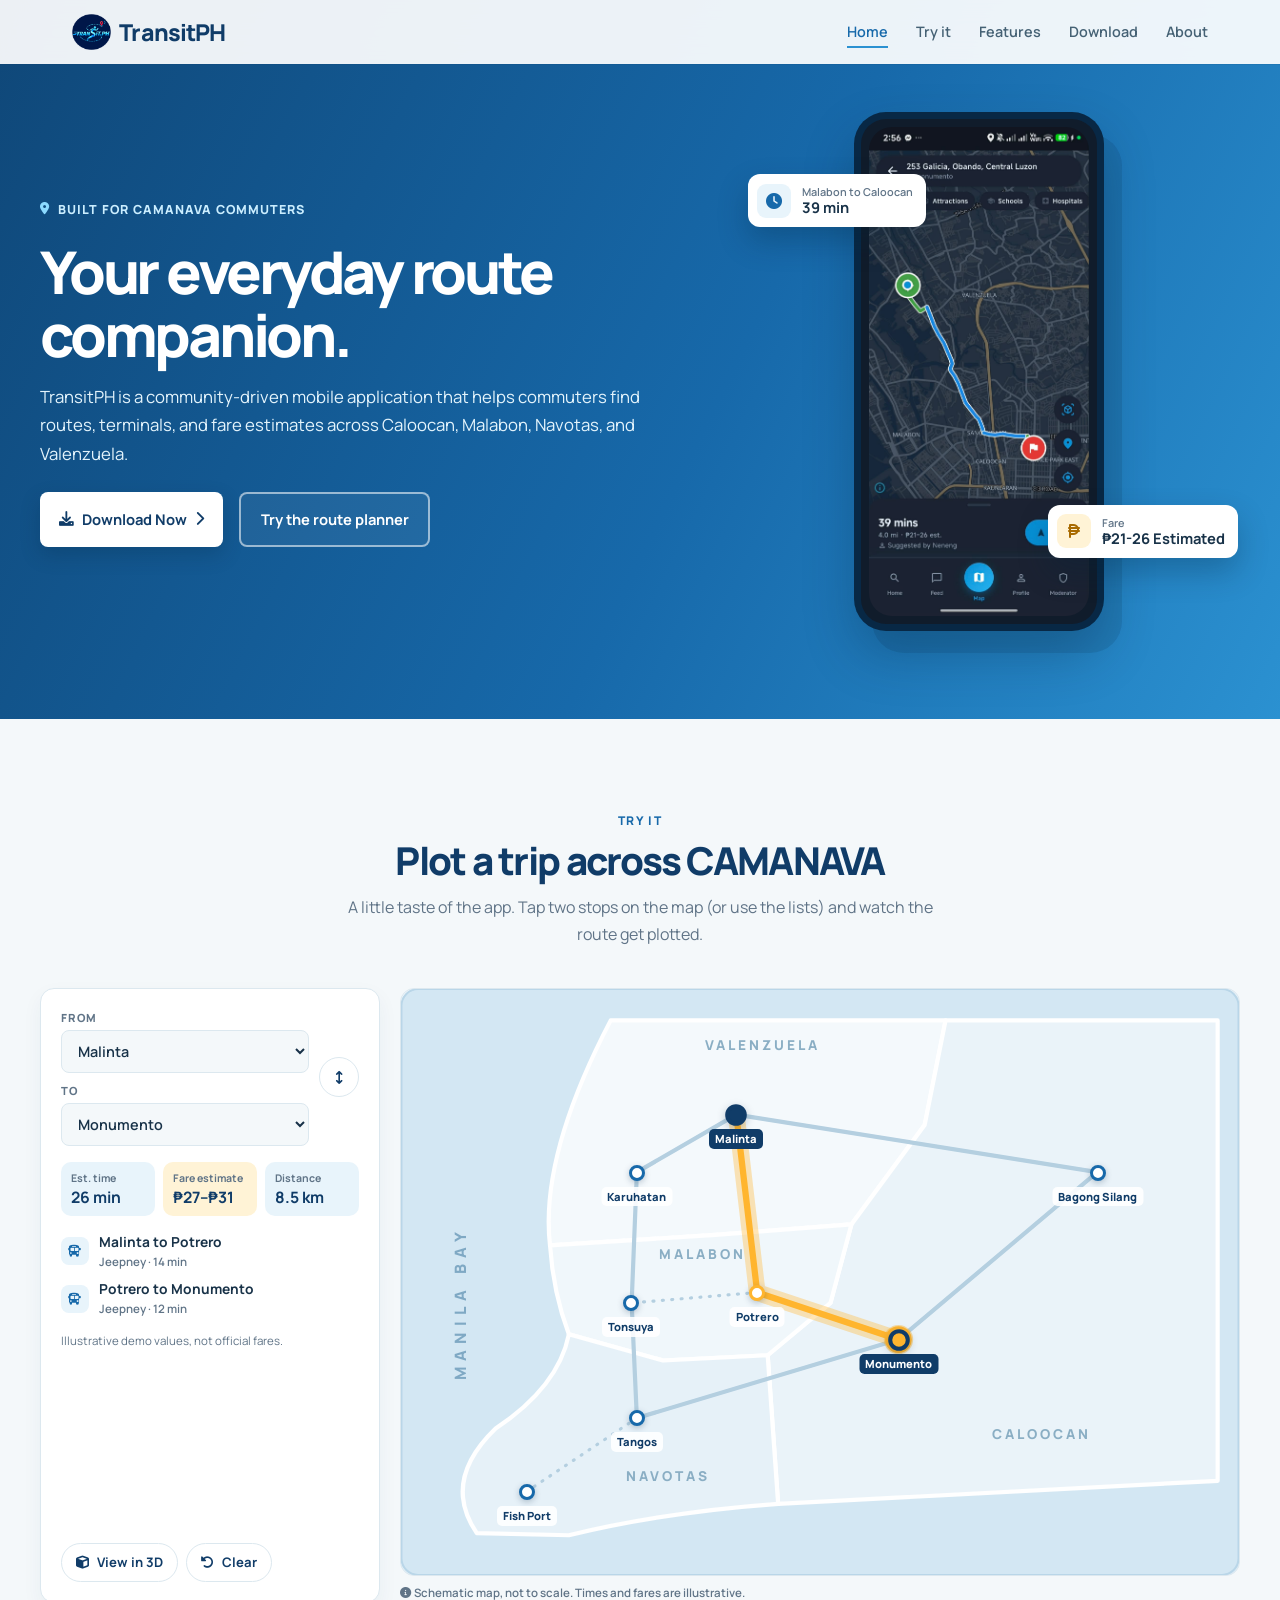
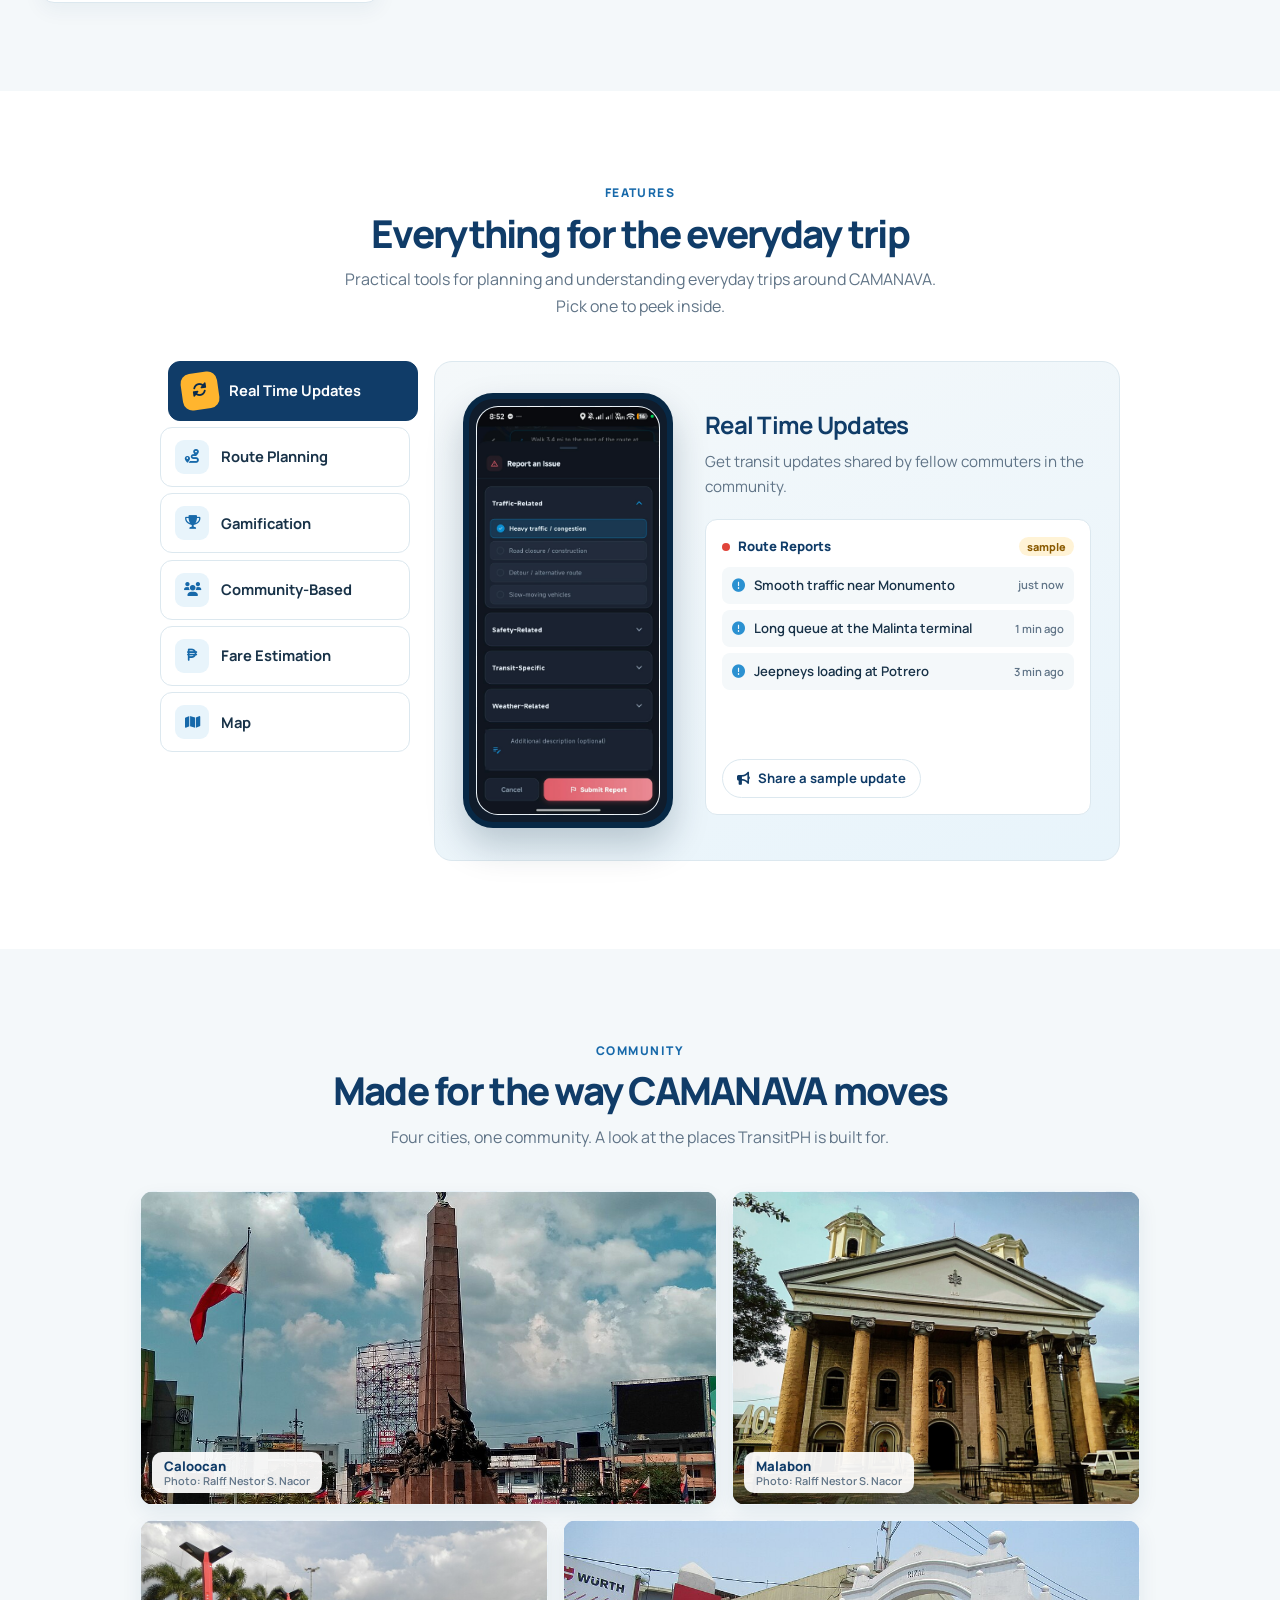
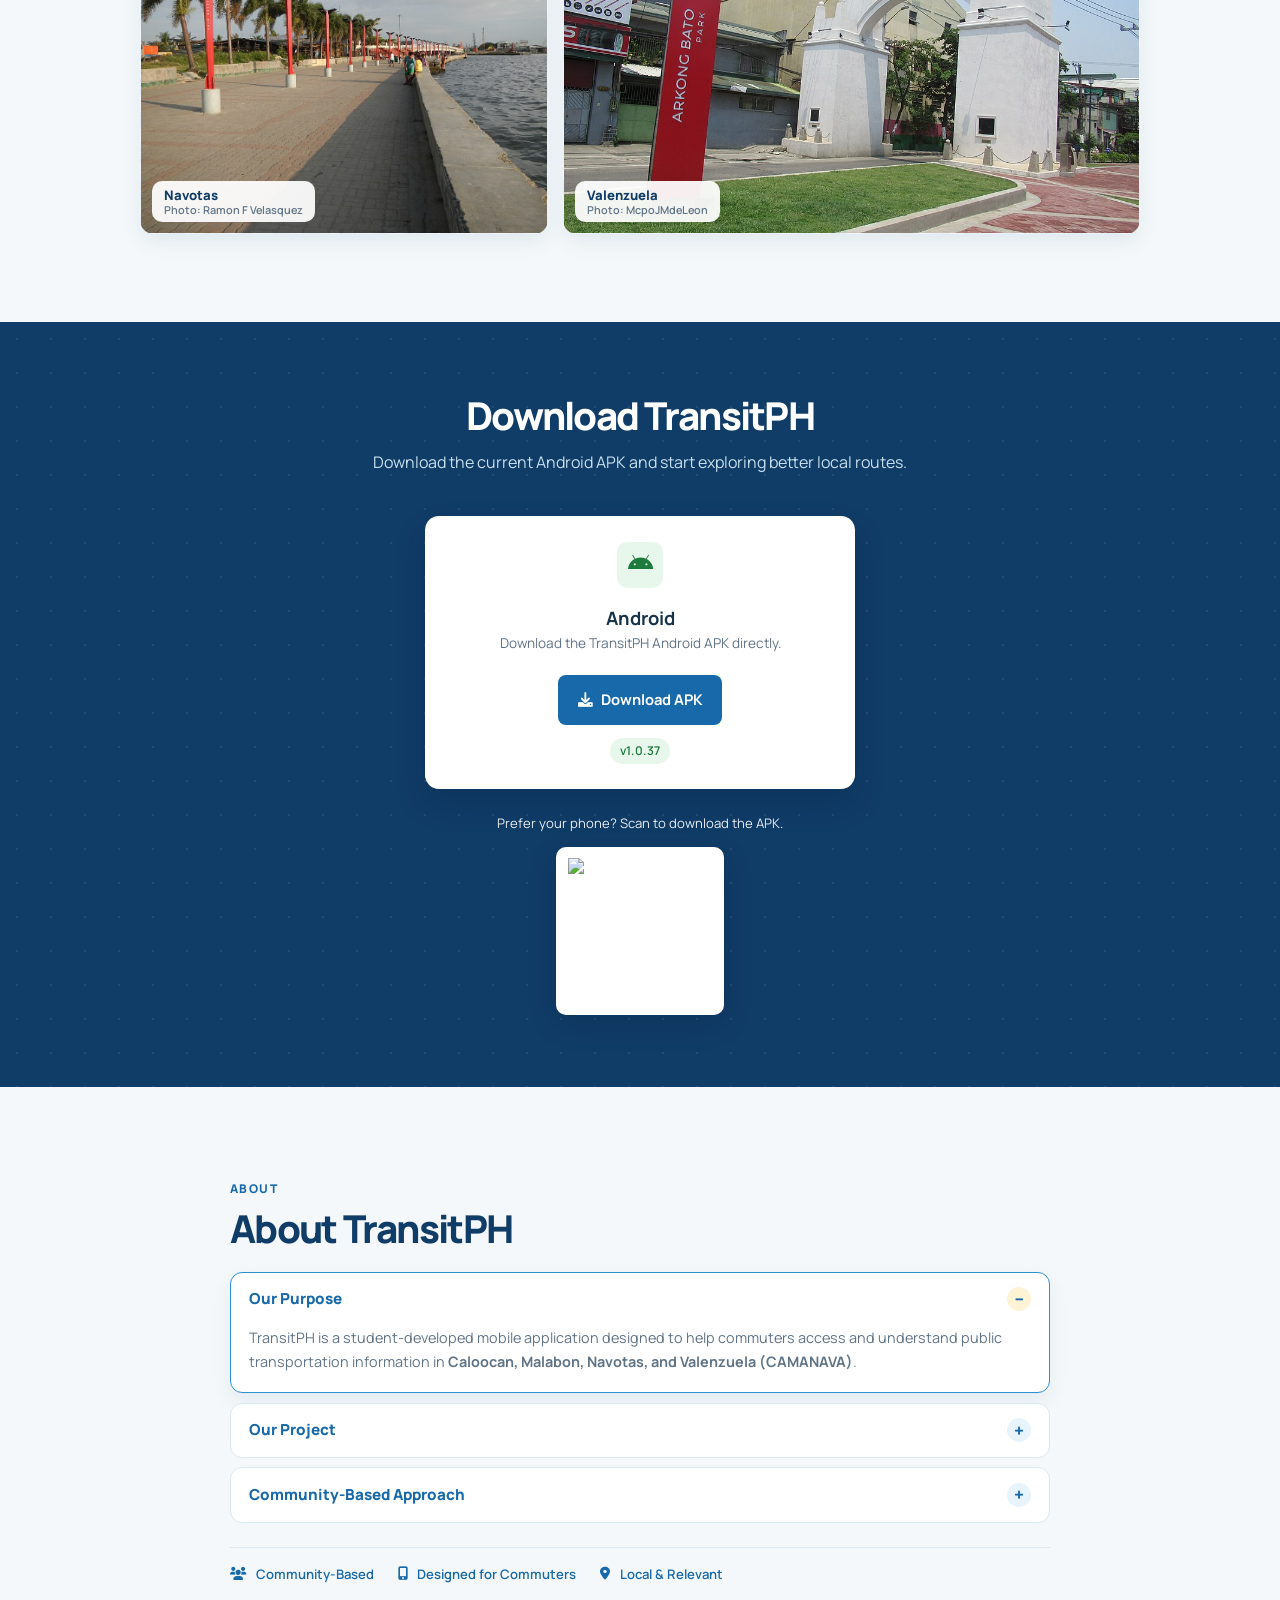
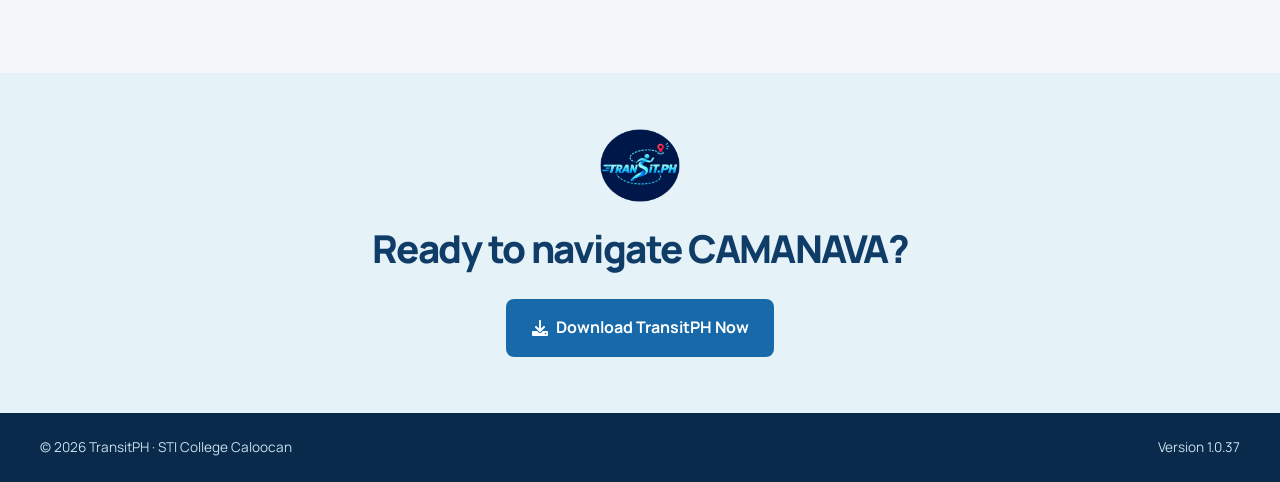
==== index.html @ 88acdc12 "version 1.0.37" ====
<!DOCTYPE html>
<html lang="en">
<head>
    <meta charset="UTF-8">
    <meta name="viewport" content="width=device-width, initial-scale=1.0">
    <title>TransitPH | CAMANAVA Transit Companion</title>
    <meta name="description" content="TransitPH is a community-driven mobile app that helps commuters find routes, terminals, and fare estimates across Caloocan, Malabon, Navotas, and Valenzuela.">
    <meta name="theme-color" content="#103c68">
    <meta property="og:type" content="website">
    <meta property="og:title" content="TransitPH | CAMANAVA Transit Companion">
    <meta property="og:description" content="Find routes, terminals, and fare estimates across Caloocan, Malabon, Navotas, and Valenzuela.">
    <link rel="icon" type="image/png" sizes="32x32" href="assets/favicon-32.png">
    <link rel="icon" type="image/png" sizes="192x192" href="assets/favicon-192.png">
    <link rel="apple-touch-icon" href="assets/apple-touch-icon.png">
    <link rel="preconnect" href="https://fonts.googleapis.com">
    <link rel="preconnect" href="https://fonts.gstatic.com" crossorigin>
    <link href="https://fonts.googleapis.com/css2?family=Manrope:wght@400;500;600;700;800&display=swap" rel="stylesheet">
    <link rel="stylesheet" href="styles.css">
    <link rel="stylesheet" href="https://cdnjs.cloudflare.com/ajax/libs/font-awesome/6.0.0/css/all.min.css" integrity="sha512-9usAa10IRO0HhonpyAIVpjrylPvoDwiPUiKdWk5t3PyolY1cOd4DSE0Ga+ri4AuTroPR5aQvXU9xC6qOPnzFeg==" crossorigin="anonymous" referrerpolicy="no-referrer">
</head>
<body>
    <!--
        PHOTOS: every placeholder on this page is a ".photo-slot". Each one already points at a file
        in assets/photos/ (see assets/photos/README.md). Drop a file with that name in the folder and
        it replaces the placeholder automatically - no code changes needed.
    -->

    <nav id="navbar" aria-label="Main">
        <div class="nav-container">
            <a href="#home" class="logo">
                <img class="logo-img" src="assets/transitph-logo.png" width="39" height="36" alt="" decoding="async">
                <span>TransitPH</span>
            </a>
            <ul class="nav-links">
                <li><a href="#home">Home</a></li>
                <li><a href="#planner">Try it</a></li>
                <li><a href="#features">Features</a></li>
                <li><a href="#download">Download</a></li>
                <li><a href="#about">About</a></li>
            </ul>
        </div>
    </nav>

    <main>
        <!-- ============ HERO ============ -->
        <section id="home" class="hero">
            <div class="container">
                <div class="hero-grid">
                    <div class="hero-content">
                        <p class="eyebrow"><i class="fas fa-location-dot" aria-hidden="true"></i> Built for CAMANAVA commuters</p>
                        <h1 class="hero-title">
                            <span class="gradient-text">Your everyday route companion.</span>
                        </h1>
                        <p class="hero-description">
                            TransitPH is a community-driven mobile application that helps commuters find routes, terminals, and fare estimates across Caloocan, Malabon, Navotas, and Valenzuela.
                        </p>
                        <div class="hero-buttons">
                            <a href="#download" class="btn btn-primary">
                                <i class="fas fa-download" aria-hidden="true"></i>
                                Download Now
                                <i class="fas fa-chevron-right" aria-hidden="true"></i>
                            </a>
                            <a href="#planner" class="btn btn-secondary">
                                Try the route planner
                            </a>
                        </div>
                    </div>
                    <div class="hero-visual">
                        <div class="phone-tilt" id="phoneTilt">
                            <div class="app-preview">
                                <img class="app-preview-image" src="assets/transitph-app-screen.jpg" width="922" height="2048" decoding="async" alt="TransitPH map screen showing a route from Valenzuela to Caloocan with a 39 minute estimate and fare range">
                            </div>
                            <div class="chip chip-a">
                                <span class="chip-icon"><i class="fas fa-clock" aria-hidden="true"></i></span>
                                <span><small>Malabon to Caloocan</small><strong>39 min</strong></span>
                            </div>
                            <div class="chip chip-b">
                                <span class="chip-icon"><i class="fas fa-peso-sign" aria-hidden="true"></i></span>
                                <span><small>Fare</small><strong>₱21-26 Estimated</strong></span>
                            </div>
                        </div>
                    </div>
                </div>
            </div>
        </section>

        <!-- ============ ROUTE PLANNER DEMO ============ -->
        <section id="planner" class="section section-light">
            <div class="container">
                <div class="section-header">
                    <p class="kicker">Try it</p>
                    <h2 class="section-title">Plot a trip across CAMANAVA</h2>
                    <p class="section-description">
                        A little taste of the app. Tap two stops on the map (or use the lists) and watch the route get plotted.
                    </p>
                </div>
                <div class="planner">
                    <div class="planner-panel">
                        <div class="field-row">
                            <label class="field">
                                <span>From</span>
                                <select id="fromSel"></select>
                            </label>
                            <button type="button" class="icon-btn" id="swapBtn" aria-label="Swap start and destination">
                                <i class="fas fa-arrows-up-down" aria-hidden="true"></i>
                            </button>
                            <label class="field">
                                <span>To</span>
                                <select id="toSel"></select>
                            </label>
                        </div>
                        <div class="result" id="result" aria-live="polite"></div>
                        <div class="planner-tools">
                            <button type="button" class="chip-btn" id="view3d" aria-pressed="false">
                                <i class="fas fa-cube" aria-hidden="true"></i> <span>View in 3D</span>
                            </button>
                            <button type="button" class="chip-btn" id="clearRoute">
                                <i class="fas fa-rotate-left" aria-hidden="true"></i> Clear
                            </button>
                        </div>
                    </div>

                    <div class="map-col">
                    <div class="map-wrap" id="mapWrap">
                        <div class="map-plane" id="mapPlane">
                            <svg class="map-svg" id="mapSvg" viewBox="0 0 800 560" role="img" aria-label="Schematic map of Caloocan, Malabon, Navotas and Valenzuela with sample stops">
                                <rect class="water" x="0" y="0" width="800" height="560" rx="16"/>
                                <text class="bay-label" x="62" y="300" transform="rotate(-90 62 300)">MANILA BAY</text>

                                <!-- Cities (schematic, not to scale) -->
                                <path class="city city-val" d="M200 30 L520 30 L500 130 L430 225 L300 235 L142 245 Q132 160 200 30 Z"/>
                                <path class="city city-cal" d="M520 30 L780 30 L780 470 L360 492 L350 350 L410 300 L430 225 L500 130 Z"/>
                                <path class="city city-mal" d="M142 245 L300 235 L430 225 L410 300 L350 350 L250 355 L160 330 Q145 290 142 245 Z"/>
                                <path class="city city-nav" d="M160 330 L250 355 L350 350 L360 492 Q250 500 160 522 L72 520 Q38 470 90 420 Q150 380 160 330 Z"/>

                                <text class="city-label" x="345" y="58">VALENZUELA</text>
                                <text class="city-label" x="612" y="430">CALOOCAN</text>
                                <text class="city-label" x="288" y="258">MALABON</text>
                                <text class="city-label" x="255" y="470">NAVOTAS</text>

                                <g id="edges"></g>

                                <g id="routeGroup" class="route-group">
                                    <path id="routeGlow" class="route-glow"/>
                                    <path id="routePath" class="route-line"/>
                                    <g id="vehicle" class="vehicle">
                                        <circle class="veh-pulse" r="14"/>
                                        <circle class="veh-body" r="11"/>
                                        <circle class="veh-core" r="4"/>
                                    </g>
                                </g>
                            </svg>
                            <!-- pins are generated by script.js -->
                        </div>
                    </div>
                    <p class="map-caption"><i class="fas fa-circle-info" aria-hidden="true"></i> Schematic map, not to scale. Times and fares are illustrative.</p>
                    </div>
                </div>
            </div>
        </section>

        <!-- ============ FEATURES EXPLORER ============ -->
        <section id="features" class="section section-white">
            <div class="container">
                <div class="section-header">
                    <p class="kicker">Features</p>
                    <h2 class="section-title">Everything for the everyday trip</h2>
                    <p class="section-description">
                        Practical tools for planning and understanding everyday trips around CAMANAVA. Pick one to peek inside.
                    </p>
                </div>

                <div class="explorer" id="explorer">
                    <div class="tabs" role="tablist" aria-label="TransitPH features" aria-orientation="vertical">
                        <button class="tab" role="tab" id="tab-updates" aria-controls="panel-updates" aria-selected="true">
                            <span class="tab-icon"><i class="fas fa-sync-alt" aria-hidden="true"></i></span> Real Time Updates
                        </button>
                        <button class="tab" role="tab" id="tab-route" aria-controls="panel-route" aria-selected="false" tabindex="-1">
                            <span class="tab-icon"><i class="fas fa-route" aria-hidden="true"></i></span> Route Planning
                        </button>
                        <button class="tab" role="tab" id="tab-badges" aria-controls="panel-badges" aria-selected="false" tabindex="-1">
                            <span class="tab-icon"><i class="fas fa-trophy" aria-hidden="true"></i></span> Gamification
                        </button>
                        <button class="tab" role="tab" id="tab-community" aria-controls="panel-community" aria-selected="false" tabindex="-1">
                            <span class="tab-icon"><i class="fas fa-users" aria-hidden="true"></i></span> Community-Based
                        </button>
                        <button class="tab" role="tab" id="tab-fare" aria-controls="panel-fare" aria-selected="false" tabindex="-1">
                            <span class="tab-icon"><i class="fas fa-peso-sign" aria-hidden="true"></i></span> Fare Estimation
                        </button>
                        <button class="tab" role="tab" id="tab-map" aria-controls="panel-map" aria-selected="false" tabindex="-1">
                            <span class="tab-icon"><i class="fas fa-map" aria-hidden="true"></i></span> Map
                        </button>
                    </div>

                    <div class="stage">
                        <!-- Real Time Updates -->
                        <div class="stage-panel" role="tabpanel" id="panel-updates" aria-labelledby="tab-updates">
                            <div class="device">
                                <figure class="photo-slot phone-slot">
                                    <div class="ph"><i class="fas fa-image" aria-hidden="true"></i><span>App screenshot</span><code>assets/photos/screen-updates.jpg</code></div>
                                    <img src="assets/photos/screen-updates.jpg" alt="TransitPH real time updates screen" onerror="this.remove()">
                                </figure>
                            </div>
                            <div class="stage-copy">
                                <h3>Real Time Updates</h3>
                                <p>Get transit updates shared by fellow commuters in the community.</p>
                                <div class="feed-card">
                                    <div class="feed-head"><span class="live-dot" aria-hidden="true"></span> Route Reports <em>sample</em></div>
                                    <ul class="feed" id="feed" aria-live="polite"></ul>
                                    <button type="button" class="chip-btn" id="shareUpdate"><i class="fas fa-bullhorn" aria-hidden="true"></i> Share a sample update</button>
                                </div>
                            </div>
                        </div>

                        <!-- Route Planning -->
                        <div class="stage-panel" role="tabpanel" id="panel-route" aria-labelledby="tab-route" hidden>
                            <div class="device">
                                <figure class="photo-slot phone-slot">
                                    <div class="ph"><i class="fas fa-image" aria-hidden="true"></i><span>App screenshot</span><code>assets/photos/screen-route.jpg</code></div>
                                    <img src="assets/transitph-app-screen.jpg" alt="TransitPH route result screen" onerror="this.remove()">
                                </figure>
                            </div>
                            <div class="stage-copy">
                                <h3>Route Planning</h3>
                                <p>Plan trips with route options, estimated travel times, and fare information.</p>
                                <a href="#planner" class="text-link">Try the route planner <i class="fas fa-arrow-right" aria-hidden="true"></i></a>
                            </div>
                        </div>

                        <!-- Gamification -->
                        <div class="stage-panel" role="tabpanel" id="panel-badges" aria-labelledby="tab-badges" hidden>
                            <div class="device">
                                <figure class="photo-slot phone-slot">
                                    <div class="ph"><i class="fas fa-image" aria-hidden="true"></i><span>App screenshot</span><code>assets/photos/screen-badges.jpg</code></div>
                                    <img src="assets/photos/screen-badges.jpg" alt="TransitPH badges and achievements screen" onerror="this.remove()">
                                </figure>
                            </div>
                            <div class="stage-copy">
                                <h3>Gamification</h3>
                                <p>Earn badges and achievements while traveling.</p>
                            </div>
                        </div>

                        <!-- Community-Based -->
                        <div class="stage-panel" role="tabpanel" id="panel-community" aria-labelledby="tab-community" hidden>
                            <div class="device">
                                <figure class="photo-slot phone-slot">
                                    <div class="ph"><i class="fas fa-image" aria-hidden="true"></i><span>App screenshot</span><code>assets/photos/screen-community.jpg</code></div>
                                    <img src="assets/photos/screen-community.jpg" alt="TransitPH community contributions screen" onerror="this.remove()">
                                </figure>
                            </div>
                            <div class="stage-copy">
                                <h3>Community-Based</h3>
                                <p>Help improve local transit information for the whole community.</p>
                            </div>
                        </div>

                        <!-- Fare Estimation -->
                        <div class="stage-panel" role="tabpanel" id="panel-fare" aria-labelledby="tab-fare" hidden>
                            <div class="device">
                                <figure class="photo-slot phone-slot">
                                    <div class="ph"><i class="fas fa-image" aria-hidden="true"></i><span>App screenshot</span><code>assets/photos/screen-fare.jpg</code></div>
                                    <img src="assets/photos/screen-fare.jpg" alt="TransitPH fare estimate screen" onerror="this.remove()">
                                </figure>
                            </div>
                            <div class="stage-copy">
                                <h3>Fare Estimation</h3>
                                <p>Check fare estimates for trips across the CAMANAVA area.</p>
                                <a href="#planner" class="text-link">See a sample estimate <i class="fas fa-arrow-right" aria-hidden="true"></i></a>
                            </div>
                        </div>

                        <!-- Map -->
                        <div class="stage-panel" role="tabpanel" id="panel-map" aria-labelledby="tab-map" hidden>
                            <div class="device">
                                <figure class="photo-slot phone-slot">
                                    <div class="ph"><i class="fas fa-image" aria-hidden="true"></i><span>App screenshot</span><code>assets/photos/screen-map.jpg</code></div>
                                    <img src="assets/photos/screen-map.jpg" alt="TransitPH 3D map screen" onerror="this.remove()">
                                </figure>
                            </div>
                            <div class="stage-copy">
                                <h3>Map</h3>
                                <p>Explore 2D and 3D maps to find routes, terminals, and useful points of interest.</p>
                                <a href="#planner" class="text-link">Flip the demo map to 3D <i class="fas fa-arrow-right" aria-hidden="true"></i></a>
                            </div>
                        </div>
                    </div>
                </div>
            </div>
        </section>

        <!-- ============ COMMUNITY GALLERY ============ -->
        <section id="community" class="section section-light">
            <div class="container">
                <div class="section-header">
                    <p class="kicker">Community</p>
                    <h2 class="section-title">Made for the way CAMANAVA moves</h2>
                    <p class="section-description">
                        Four cities, one community. A look at the places TransitPH is built for.
                    </p>
                </div>
                <div class="gallery">
                    <figure class="gallery-item g-a">
                        <div class="photo-slot" style="--ratio:auto">
                            <div class="ph"><i class="fas fa-camera" aria-hidden="true"></i><span>Caloocan landmark</span><code>assets/photos/community-caloocan.jpg</code></div>
                            <img src="assets/photos/community-caloocan.jpg" alt="Bonifacio Monument in Caloocan" loading="lazy" onerror="this.remove()">
                        </div>
                        <figcaption><strong>Caloocan</strong><small>Photo: Ralff Nestor S. Nacor</small></figcaption>
                    </figure>
                    <figure class="gallery-item g-b">
                        <div class="photo-slot" style="--ratio:auto">
                            <div class="ph"><i class="fas fa-camera" aria-hidden="true"></i><span>Malabon landmark</span><code>assets/photos/community-malabon.jpg</code></div>
                            <img src="assets/photos/community-malabon.jpg" alt="A landmark in Malabon" loading="lazy" onerror="this.remove()">
                        </div>
                        <figcaption><strong>Malabon</strong><small>Photo: Ralff Nestor S. Nacor</small></figcaption>
                    </figure>
                    <figure class="gallery-item g-c">
                        <div class="photo-slot" style="--ratio:auto">
                            <div class="ph"><i class="fas fa-camera" aria-hidden="true"></i><span>Navotas landmark</span><code>assets/photos/community-navotas.jpg</code></div>
                            <img src="assets/photos/community-navotas.jpg" alt="A landmark in Navotas" loading="lazy" onerror="this.remove()">
                        </div>
                        <figcaption><strong>Navotas</strong><small>Photo: Ramon F Velasquez</small></figcaption>
                    </figure>
                    <figure class="gallery-item g-d">
                        <div class="photo-slot" style="--ratio:auto">
                            <div class="ph"><i class="fas fa-camera" aria-hidden="true"></i><span>Valenzuela landmark</span><code>assets/photos/community-valenzuela.jpg</code></div>
                            <img src="assets/photos/community-valenzuela.jpg" alt="A landmark in Valenzuela" loading="lazy" onerror="this.remove()">
                        </div>
                        <figcaption><strong>Valenzuela</strong><small>Photo: McpoJMdeLeon</small></figcaption>
                    </figure>
                </div>
            </div>
        </section>

        <!-- ============ DOWNLOAD ============ -->
        <section id="download" class="section section-dark">
            <div class="dot-pattern" aria-hidden="true"></div>
            <div class="container">
                <div class="section-header">
                    <h2 class="section-title">Download TransitPH</h2>
                    <p class="section-description">
                        Download the current Android APK and start exploring better local routes.
                    </p>
                </div>
                <div class="download-grid">
                    <div class="download-card">
                        <div class="download-icon">
                            <i class="fab fa-android" aria-hidden="true"></i>
                        </div>
                        <h3>Android</h3>
                        <p>Download the TransitPH Android APK directly.</p>
                        <a href="https://github.com/Aceeeee29/transit-ph-beta/releases/download/v1.0.37/app-release.apk" class="btn btn-download" download>
                            <i class="fas fa-download" aria-hidden="true"></i>
                            Download APK
                        </a>
                        <span class="version-badge">v1.0.37</span>
                    </div>
                </div>
                <div class="qr-section">
                    <p>Prefer your phone? Scan to download the APK.</p>
                    <div class="qr-code">
                        <img src="https://api.qrserver.com/v1/create-qr-code/?size=290x290&data=https%3A%2F%2Fgithub.com%2FAceeeee29%2Ftransit-ph-beta%2Freleases%2Fdownload%2Fv1.0.30%2Fapp-release.apk" width="145" height="145" loading="lazy" referrerpolicy="no-referrer" alt="QR code for the TransitPH Android APK download">
                    </div>
                </div>
            </div>
        </section>

        <!-- ============ ABOUT ============ -->
        <section id="about" class="section section-light">
            <div class="container">
                <div class="about-grid">
                    <div class="about-content">
                        <p class="kicker">About</p>
                        <h2 class="section-title">About TransitPH</h2>

                        <div class="about-text">
                            <details class="about-block" name="about" open>
                                <summary>Our Purpose</summary>
                                <p>TransitPH is a student-developed mobile application designed to help commuters access and understand public transportation information in <strong>Caloocan, Malabon, Navotas, and Valenzuela (CAMANAVA)</strong>.</p>
                            </details>
                            <details class="about-block" name="about">
                                <summary>Our Project</summary>
                                <p>TransitPH was developed as a thesis project based on common commuting challenges such as finding routes, identifying unfamiliar terminals, and estimating transportation fares. The project explores how community-contributed information can support commuters in navigating local public transportation.</p>
                            </details>
                            <details class="about-block" name="about">
                                <summary>Community-Based Approach</summary>
                                <p>TransitPH incorporates commuter contributions to help collect and improve transportation information. The project aims to provide information that is relevant to the local commuting experience while recognizing that routes, fares, and transportation conditions may change.</p>
                            </details>
                        </div>

                        <div class="about-features">
                            <div class="about-feature">
                                <i class="fas fa-users" aria-hidden="true"></i>
                                <span>Community-Based</span>
                            </div>
                            <div class="about-feature">
                                <i class="fas fa-mobile-alt" aria-hidden="true"></i>
                                <span>Designed for Commuters</span>
                            </div>
                            <div class="about-feature">
                                <i class="fas fa-map-marker-alt" aria-hidden="true"></i>
                                <span>Local &amp; Relevant</span>
                            </div>
                        </div>
                    </div>
                </div>
            </div>
        </section>

        <section class="cta-section">
            <div class="container">
                <div class="cta-content">
                    <img class="cta-logo" src="assets/transitph-logo.png" width="80" height="73" alt="TransitPH logo" loading="lazy" decoding="async">
                    <h2>Ready to navigate CAMANAVA?</h2>
                    <a href="#download" class="btn btn-cta">
                        <i class="fas fa-download" aria-hidden="true"></i>
                        Download TransitPH Now
                    </a>
                </div>
            </div>
        </section>
    </main>

    <footer class="site-footer">
        <div class="container">
            <p>&copy; 2026 TransitPH &middot; STI College Caloocan</p>
            <p>Version <span class="footer-version">1.0.31</span></p>
        </div>
    </footer>


    <script src="script.js"></script>
</body>
</html>
---- styles.css ----
/* ==========================================================================
   TransitPH website
   ========================================================================== */

:root {
    --blue-950: #0a2a4b;
    --blue-900: #103c68;
    --blue-700: #1769aa;
    --blue-500: #2b91d1;
    --blue-300: #8cdaff;
    --blue-100: #e8f4fb;
    --amber: #ffb52e;
    --amber-soft: #fff3d6;
    --ink: #183248;
    --muted: #607487;
    --surface: #ffffff;
    --bg: #f4f8fa;
    --line: #dce8ef;
    --green: #1f7a3e;
    --radius: 14px;
    --ease: cubic-bezier(0.2, 0.8, 0.2, 1);
}

*,
*::before,
*::after {
    margin: 0;
    padding: 0;
    box-sizing: border-box;
}

html {
    scroll-behavior: smooth;
}

body {
    font-family: 'Manrope', system-ui, sans-serif;
    line-height: 1.6;
    color: var(--ink);
    background: var(--bg);
    overflow-x: hidden;
}

img {
    max-width: 100%;
}

button,
select {
    font: inherit;
    color: inherit;
}

button {
    cursor: pointer;
}

.container {
    max-width: 1200px;
    width: 100%;
    margin: 0 auto;
}

/* ---------- Keyboard focus ---------- */
:focus-visible {
    outline: 2px solid var(--blue-500);
    outline-offset: 3px;
    border-radius: 6px;
}

.hero :focus-visible,
.section-dark :focus-visible {
    outline-color: #fff;
}

/* ==========================================================================
   Navigation
   ========================================================================== */
#navbar {
    position: fixed;
    top: 0;
    width: 100%;
    background: rgba(255, 255, 255, 0.92);
    backdrop-filter: blur(12px);
    -webkit-backdrop-filter: blur(12px);
    box-shadow: 0 1px 0 rgba(16, 60, 104, 0.1);
    z-index: 1000;
    transition: box-shadow 0.3s ease;
}

#navbar.is-scrolled {
    box-shadow: 0 6px 24px rgba(16, 60, 104, 0.1);
}

.nav-container {
    max-width: 1200px;
    margin: 0 auto;
    display: flex;
    justify-content: space-between;
    align-items: center;
    padding: 0.85rem 2rem;
}

.logo {
    display: inline-flex;
    align-items: center;
    gap: 0.5rem;
    color: var(--blue-900);
    font-size: 1.45rem;
    font-weight: 800;
    letter-spacing: -0.04em;
    text-decoration: none;
}

.logo-img {
    display: block;
    width: auto;
    height: 36px;
}

.nav-links {
    list-style: none;
    display: flex;
    gap: 1.75rem;
}

.nav-links a {
    position: relative;
    display: inline-block;
    padding: 0.8rem 0;
    margin: -0.8rem 0;
    color: #456174;
    font-size: 0.9rem;
    font-weight: 600;
    text-decoration: none;
    transition: color 0.3s ease;
}

.nav-links a::after {
    content: '';
    position: absolute;
    left: 0;
    bottom: calc(0.8rem - 5px);
    width: 0;
    height: 2px;
    background: var(--blue-500);
    transition: width 0.3s ease;
}

.nav-links a:hover,
.nav-links a.active {
    color: var(--blue-700);
}

.nav-links a:hover::after,
.nav-links a.active::after {
    width: 100%;
}

/* ==========================================================================
   Buttons + small controls
   ========================================================================== */
.btn {
    display: inline-flex;
    align-items: center;
    gap: 0.5rem;
    padding: 0.85rem 1.2rem;
    border-radius: 8px;
    font-size: 0.92rem;
    font-weight: 700;
    text-decoration: none;
    border: 0;
    position: relative;
    overflow: hidden;
    transition: transform 0.25s var(--ease), box-shadow 0.3s ease, background 0.3s ease;
}

.btn::before {
    content: '';
    position: absolute;
    inset: 0 auto 0 -100%;
    width: 100%;
    background: linear-gradient(90deg, transparent, rgba(255, 255, 255, 0.28), transparent);
    transition: left 0.6s;
}

.btn:hover::before {
    left: 100%;
}

.btn:hover {
    transform: translateY(-2px);
}

.btn-primary {
    background: #fff;
    color: var(--blue-900);
    box-shadow: 0 8px 20px rgba(5, 35, 61, 0.22);
}

.btn-secondary {
    background: rgba(255, 255, 255, 0.06);
    color: #fff;
    border: 2px solid rgba(255, 255, 255, 0.55);
}

.btn-secondary:hover {
    background: rgba(255, 255, 255, 0.16);
}

.btn-download,
.btn-cta {
    background: var(--blue-700);
    color: #fff;
}

.btn-download:hover,
.btn-cta:hover {
    box-shadow: 0 10px 24px rgba(23, 105, 170, 0.35);
}

.btn-cta {
    padding: 1rem 1.6rem;
    font-size: 1rem;
}

.chip-btn,
.icon-btn {
    display: inline-flex;
    align-items: center;
    justify-content: center;
    gap: 0.45rem;
    padding: 0.5rem 0.9rem;
    border: 1px solid var(--line);
    border-radius: 999px;
    background: #fff;
    color: var(--blue-900);
    font-size: 0.82rem;
    font-weight: 700;
    transition: background 0.2s ease, border-color 0.2s ease, transform 0.2s var(--ease);
}

.chip-btn:hover,
.icon-btn:hover {
    border-color: var(--blue-500);
    background: var(--blue-100);
}

.chip-btn:active,
.icon-btn:active {
    transform: scale(0.96);
}

.chip-btn[aria-pressed='true'] {
    background: var(--blue-900);
    border-color: var(--blue-900);
    color: #fff;
}

.icon-btn {
    width: 40px;
    height: 40px;
    padding: 0;
    flex: none;
}

.text-link {
    display: inline-flex;
    align-items: center;
    gap: 0.5rem;
    margin-top: 1rem;
    color: var(--blue-700);
    font-weight: 700;
    font-size: 0.92rem;
    text-decoration: none;
}

.text-link i {
    transition: transform 0.25s var(--ease);
}

.text-link:hover i {
    transform: translateX(4px);
}

/* ==========================================================================
   Sections
   ========================================================================== */
.section {
    position: relative;
    padding: 5.5rem 2rem;
    scroll-margin-top: 4.5rem;
}

.section-light { background: var(--bg); }
.section-white { background: #fff; }

.section-dark {
    background: var(--blue-900);
    color: #fff;
    overflow: hidden;
}

.section-dark .container {
    position: relative;
}

.dot-pattern {
    position: absolute;
    inset: 0;
    opacity: 0.08;
    background-image: radial-gradient(circle, #fff 1.5px, transparent 1.5px);
    background-size: 34px 34px;
    pointer-events: none;
}

.section-header {
    text-align: center;
    margin-bottom: 2.5rem;
}

.kicker {
    display: inline-block;
    margin-bottom: 0.6rem;
    color: var(--blue-700);
    font-size: 0.75rem;
    font-weight: 800;
    letter-spacing: 0.12em;
    text-transform: uppercase;
}

.kicker-light {
    color: var(--amber);
}

.section-title {
    color: var(--blue-900);
    font-size: clamp(1.85rem, 3vw, 2.6rem);
    font-weight: 800;
    line-height: 1.15;
    letter-spacing: -0.045em;
    margin-bottom: 0.65rem;
}

.section-description {
    max-width: 620px;
    margin: 0 auto;
    color: var(--muted);
    font-size: 1rem;
    line-height: 1.7;
}

.section-dark .section-title { color: #fff; }
.section-dark .section-description { color: #c7dfed; }

/* ==========================================================================
   Hero
   ========================================================================== */
.hero {
    position: relative;
    overflow: hidden;
    padding: 7rem 2rem 5.5rem;
    color: #fff;
    background: linear-gradient(116deg, #0f4778 0%, #1769aa 56%, #2b91d1 100%);
}

.hero .container {
    position: relative;
}

.hero-grid {
    display: grid;
    grid-template-columns: minmax(0, 1.05fr) minmax(300px, 0.75fr);
    gap: 3.5rem;
    align-items: center;
}

.hero-content {
    max-width: 650px;
}

.eyebrow {
    display: inline-flex;
    align-items: center;
    gap: 0.5rem;
    margin-bottom: 1.25rem;
    color: #cbeeff;
    font-size: 0.78rem;
    font-weight: 800;
    letter-spacing: 0.08em;
    text-transform: uppercase;
}

.eyebrow i {
    color: var(--blue-300);
}

.hero-title {
    max-width: 650px;
    margin-bottom: 1rem;
    font-size: clamp(2.5rem, 4.6vw, 3.9rem);
    font-weight: 800;
    line-height: 1.08;
    letter-spacing: -0.055em;
}

.hero-description {
    max-width: 600px;
    margin-bottom: 1.5rem;
    color: #e4f4fc;
    font-size: 1.05rem;
    line-height: 1.7;
}

.hero-buttons {
    display: flex;
    flex-wrap: wrap;
    gap: 1rem;
}

.hero-visual {
    display: flex;
    justify-content: center;
    align-items: center;
    min-height: 330px;
}

.phone-tilt {
    position: relative;
    transform-style: preserve-3d;
    will-change: transform;
}

.app-preview {
    width: min(100%, 250px);
    max-height: 610px;
    padding: 8px;
    overflow: hidden;
    border: 7px solid rgba(7, 43, 75, 0.8);
    border-radius: 32px;
    background: #101c2b;
    box-shadow: 18px 22px 0 rgba(7, 43, 75, 0.14), 0 24px 50px rgba(4, 35, 61, 0.28);
}

.app-preview-image {
    display: block;
    width: 100%;
    height: auto;
    max-height: 590px;
    object-fit: contain;
    border-radius: 23px;
}

.chip {
    position: absolute;
    display: flex;
    align-items: center;
    gap: 0.65rem;
    padding: 0.6rem 0.85rem 0.6rem 0.6rem;
    border-radius: 12px;
    background: #fff;
    color: var(--ink);
    box-shadow: 0 14px 30px rgba(4, 35, 61, 0.28);
}

.chip small {
    display: block;
    color: var(--muted);
    font-size: 0.68rem;
    font-weight: 600;
    line-height: 1.2;
}

.chip strong {
    display: block;
    font-size: 0.92rem;
    line-height: 1.25;
}

.chip-icon {
    display: grid;
    place-items: center;
    width: 34px;
    height: 34px;
    border-radius: 9px;
    background: var(--blue-100);
    color: var(--blue-700);
}

.chip-a { top: 12%; left: -36%; }
.chip-b { bottom: 14%; right: -30%; }

.chip-b .chip-icon {
    background: var(--amber-soft);
    color: #a86a00;
}

/* ==========================================================================
   Route planner
   ========================================================================== */
.planner {
    display: grid;
    grid-template-columns: 340px minmax(0, 1fr);
    gap: 1.25rem;
    align-items: stretch;
}

.planner-panel {
    display: flex;
    flex-direction: column;
    gap: 1rem;
    padding: 1.25rem;
    background: #fff;
    border: 1px solid var(--line);
    border-radius: var(--radius);
    box-shadow: 0 8px 20px rgba(16, 60, 104, 0.05);
}

.field-row {
    display: grid;
    grid-template-columns: 1fr auto;
    grid-template-areas: 'from swap' 'to swap';
    gap: 0.6rem 0.6rem;
    align-items: center;
}

.field-row .field:nth-of-type(1) { grid-area: from; }
.field-row .field:nth-of-type(2) { grid-area: to; }
.field-row .icon-btn { grid-area: swap; }

.field {
    display: block;
}

.field span {
    display: block;
    margin-bottom: 0.2rem;
    color: var(--muted);
    font-size: 0.7rem;
    font-weight: 800;
    letter-spacing: 0.08em;
    text-transform: uppercase;
}

.field select {
    width: 100%;
    padding: 0.6rem 0.75rem;
    border: 1px solid var(--line);
    border-radius: 8px;
    background: var(--bg);
    font-weight: 600;
    font-size: 0.9rem;
}

.field select:focus-visible {
    outline-offset: 1px;
}

.result {
    flex: 1;
    min-height: 190px;
}

.result-empty {
    display: grid;
    place-items: center;
    height: 100%;
    min-height: 190px;
    padding: 1rem;
    border: 1.5px dashed var(--line);
    border-radius: 10px;
    color: var(--muted);
    font-size: 0.88rem;
    text-align: center;
}

.result-empty i {
    display: block;
    margin-bottom: 0.4rem;
    color: var(--blue-500);
    font-size: 1.4rem;
}

.stats {
    display: grid;
    grid-template-columns: repeat(3, 1fr);
    gap: 0.5rem;
    margin-bottom: 0.9rem;
}

.stats > div {
    padding: 0.55rem 0.6rem;
    border-radius: 10px;
    background: var(--blue-100);
}

.stats span {
    display: block;
    color: var(--muted);
    font-size: 0.66rem;
    font-weight: 700;
}

.stats strong {
    display: block;
    color: var(--blue-900);
    font-size: 0.98rem;
    line-height: 1.3;
}

.stats > div:nth-child(2) {
    background: var(--amber-soft);
}

.legs {
    list-style: none;
    display: grid;
    gap: 0.45rem;
}

.legs li {
    display: flex;
    align-items: center;
    gap: 0.6rem;
    font-size: 0.86rem;
    font-weight: 700;
    animation: slide-in 0.5s var(--ease) both;
    animation-delay: calc(var(--n) * 90ms);
}

.legs li i {
    display: grid;
    place-items: center;
    flex: none;
    width: 28px;
    height: 28px;
    border-radius: 8px;
    background: var(--blue-100);
    color: var(--blue-700);
    font-size: 0.75rem;
}

.legs small {
    display: block;
    color: var(--muted);
    font-size: 0.72rem;
    font-weight: 600;
}

.note {
    margin-top: 0.8rem;
    color: var(--muted);
    font-size: 0.72rem;
}

@keyframes slide-in {
    from { opacity: 0; transform: translateX(-10px); }
}

.planner-tools {
    display: flex;
    flex-wrap: wrap;
    gap: 0.5rem;
}

/* ---------- Map ---------- */
.map-wrap {
    position: relative;
    align-self: start;
    aspect-ratio: 800 / 560;
    border-radius: var(--radius);
    background: linear-gradient(160deg, #eef5fa, #dcebf5);
    border: 1px solid var(--line);
    perspective: 1100px;
    overflow: hidden;
}

.map-plane {
    position: absolute;
    inset: 0;
    transform-style: preserve-3d;
    transition: transform 0.9s var(--ease);
}

.map-wrap.is-3d .map-plane {
    transform: translateY(2%) rotateX(54deg) rotateZ(-20deg) scale3d(0.74, 0.74, 0.74);
}

.map-svg {
    display: block;
    width: 100%;
    height: 100%;
}

.water { fill: #d3e7f3; stroke: #b9d6e8; stroke-width: 2; }

.bay-label {
    fill: #7fa9c4;
    font-size: 15px;
    font-weight: 800;
    letter-spacing: 0.4em;
    text-anchor: middle;
}

.city {
    stroke: #fff;
    stroke-width: 4;
    stroke-linejoin: round;
    transition: fill 0.3s ease;
}

.city-val { fill: #f4f9fc; }
.city-cal { fill: #eaf3f9; }
.city-mal { fill: #f0f7fb; }
.city-nav { fill: #e6f1f8; }

.city-label {
    fill: #8aaec4;
    font-size: 13px;
    font-weight: 800;
    letter-spacing: 0.22em;
    text-anchor: middle;
    pointer-events: none;
}

.edge {
    stroke: #b4cfe0;
    stroke-width: 4;
    stroke-linecap: round;
    fill: none;
}

.edge.is-tricycle {
    stroke-width: 3;
    stroke-dasharray: 1 8;
}

.route-group {
    opacity: 0;
    transition: opacity 0.3s ease;
    pointer-events: none;
}

.route-group.visible {
    opacity: 1;
}

.route-glow {
    fill: none;
    stroke: rgba(255, 181, 46, 0.35);
    stroke-width: 16;
    stroke-linecap: round;
    stroke-linejoin: round;
}

.route-line {
    fill: none;
    stroke: var(--amber);
    stroke-width: 6;
    stroke-linecap: round;
    stroke-linejoin: round;
}

.veh-body { fill: #fff; stroke: var(--amber); stroke-width: 3.5; }
.veh-core { fill: var(--blue-900); }

.veh-pulse {
    fill: rgba(255, 181, 46, 0.45);
    transform-box: fill-box;
    transform-origin: center;
    animation: pulse 1.8s ease-out infinite;
}

@keyframes pulse {
    from { transform: scale(0.8); opacity: 1; }
    to { transform: scale(2.4); opacity: 0; }
}

/* Pins (zero-size anchors; the tilt is cancelled so labels always face the viewer) */
.pin {
    position: absolute;
    width: 0;
    height: 0;
    transform-origin: 0 0;
    transform: rotateZ(0deg) rotateX(0deg) translateZ(0px);
    transition: transform 0.9s var(--ease);
}

.map-wrap.is-3d .pin {
    transform: rotateZ(20deg) rotateX(-54deg) translateZ(60px);
}

.pin button {
    position: absolute;
    left: -15px;
    top: -15px;
    width: 30px;
    height: 30px;
    padding: 0;
    border: 0;
    border-radius: 50%;
    background: transparent;
}

.pin-dot {
    position: absolute;
    inset: 7px;
    border-radius: 50%;
    background: #fff;
    border: 3.5px solid var(--blue-700);
    box-shadow: 0 2px 6px rgba(10, 42, 75, 0.25);
    transition: transform 0.25s var(--ease), background 0.25s ease, border-color 0.25s ease;
}

.pin button:hover .pin-dot,
.pin button:focus-visible .pin-dot {
    transform: scale(1.35);
}

.pin-label {
    position: absolute;
    left: 50%;
    top: 100%;
    margin-top: -1px;
    transform: translateX(-50%);
    padding: 1px 6px;
    border-radius: 5px;
    background: rgba(255, 255, 255, 0.88);
    color: var(--blue-900);
    font-size: 0.7rem;
    font-weight: 800;
    white-space: nowrap;
    pointer-events: none;
}

.pin.is-on-route .pin-dot { border-color: var(--amber); }

.pin.is-from .pin-dot,
.pin.is-to .pin-dot {
    background: var(--blue-900);
    border-color: var(--blue-900);
    transform: scale(1.35);
}

.pin.is-to .pin-dot {
    background: var(--amber);
    border-color: var(--blue-900);
}

.pin.is-from .pin-label,
.pin.is-to .pin-label {
    background: var(--blue-900);
    color: #fff;
}

.pin .ping {
    position: absolute;
    left: -15px;
    top: -15px;
    width: 30px;
    height: 30px;
    border-radius: 50%;
    border: 2px solid var(--blue-500);
    pointer-events: none;
    animation: ping 0.8s ease-out forwards;
}

@keyframes ping {
    to { transform: scale(3); opacity: 0; }
}

.map-caption {
    margin-top: 0.5rem;
    color: var(--muted);
    font-size: 0.72rem;
    font-weight: 600;
}

/* ==========================================================================
   Feature explorer
   ========================================================================== */
.explorer {
    display: grid;
    grid-template-columns: 250px minmax(0, 1fr);
    gap: 1.5rem;
    max-width: 960px;
    margin: 0 auto;
}

.tabs {
    display: flex;
    flex-direction: column;
    gap: 0.4rem;
}

.tab {
    position: relative;
    display: flex;
    align-items: center;
    gap: 0.75rem;
    padding: 0.75rem 0.9rem;
    border: 1px solid var(--line);
    border-radius: 12px;
    background: #fff;
    color: var(--ink);
    font-size: 0.92rem;
    font-weight: 700;
    text-align: left;
    transition: transform 0.25s var(--ease), border-color 0.25s ease, background-color 0.25s ease, color 0.25s ease;
}

.tab:hover {
    transform: translateX(4px);
    border-color: var(--blue-500);
}

.tab-icon {
    display: grid;
    place-items: center;
    flex: none;
    width: 34px;
    height: 34px;
    border-radius: 9px;
    background: var(--blue-100);
    color: var(--blue-700);
    font-size: 0.85rem;
    transition: transform 0.3s var(--ease), background 0.25s ease, color 0.25s ease;
}

.tab[aria-selected='true'] {
    background: var(--blue-900);
    border-color: var(--blue-900);
    color: #fff;
    transform: translateX(8px);
}

.tab[aria-selected='true'] .tab-icon {
    background: var(--amber);
    color: var(--blue-950);
    transform: rotate(-8deg) scale(1.08);
}

.stage {
    padding: 1.75rem;
    border: 1px solid var(--line);
    border-radius: 18px;
    background: linear-gradient(160deg, var(--bg), var(--blue-100));
    min-height: 500px;
}

.stage-panel {
    display: grid;
    grid-template-columns: 210px minmax(0, 1fr);
    gap: 2rem;
    align-items: center;
    min-height: 100%;
}

.stage-panel[hidden] {
    display: none;
}

.stage-panel:not([hidden]) {
    animation: panel-in 0.5s var(--ease);
}

@keyframes panel-in {
    from { opacity: 0; transform: translateY(14px); }
}

.stage-copy h3 {
    margin-bottom: 0.4rem;
    color: var(--blue-900);
    font-size: 1.5rem;
    letter-spacing: -0.03em;
}

.stage-copy p {
    color: var(--muted);
    font-size: 0.95rem;
}

.device {
    padding: 7px;
    border: 6px solid rgba(7, 43, 75, 0.85);
    border-radius: 30px;
    background: #101c2b;
    box-shadow: 0 18px 36px rgba(4, 35, 61, 0.22);
}

.device .photo-slot {
    border-radius: 22px;
}

/* Feed demo */
.feed-card {
    margin-top: 1.25rem;
    padding: 1rem;
    border: 1px solid var(--line);
    border-radius: 12px;
    background: #fff;
}

.feed-head {
    display: flex;
    align-items: center;
    gap: 0.5rem;
    margin-bottom: 0.6rem;
    color: var(--blue-900);
    font-size: 0.82rem;
    font-weight: 800;
}

.feed-head em {
    margin-left: auto;
    padding: 0.05rem 0.5rem;
    border-radius: 999px;
    background: var(--amber-soft);
    color: #8a5a00;
    font-size: 0.68rem;
    font-style: normal;
}

.live-dot {
    width: 8px;
    height: 8px;
    border-radius: 50%;
    background: #e0443a;
    animation: blink 1.4s ease-in-out infinite;
}

@keyframes blink {
    50% { opacity: 0.25; }
}

.feed {
    list-style: none;
    display: grid;
    gap: 0.4rem;
    margin-bottom: 0.8rem;
    min-height: 180px;
    align-content: start;
}

.feed li {
    display: flex;
    align-items: center;
    gap: 0.6rem;
    padding: 0.5rem 0.6rem;
    border-radius: 8px;
    background: var(--bg);
    font-size: 0.82rem;
    font-weight: 600;
}

.feed li.new {
    animation: feed-in 0.6s var(--ease);
}

.feed li.mine {
    background: var(--blue-100);
}

.feed li i {
    flex: none;
    color: var(--blue-500);
}

.feed time {
    margin-left: auto;
    flex: none;
    color: var(--muted);
    font-size: 0.7rem;
    font-weight: 600;
}

@keyframes feed-in {
    from { opacity: 0; transform: translateY(-14px) scale(0.97); }
}

/* ==========================================================================
   Photo placeholders
   ========================================================================== */
.photo-slot {
    position: relative;
    display: grid;
    place-items: center;
    overflow: hidden;
    aspect-ratio: var(--ratio, 4 / 3);
    border: 1.5px dashed #9dbdd1;
    border-radius: 12px;
    background: repeating-linear-gradient(45deg, #e6f0f7 0 12px, #f0f6fa 12px 24px);
    color: var(--muted);
}

.phone-slot {
    --ratio: 922 / 2048;
    border-radius: 22px;
}

.photo-slot .ph {
    display: grid;
    justify-items: center;
    gap: 0.3rem;
    padding: 0.75rem;
    font-size: 0.78rem;
    font-weight: 700;
    text-align: center;
}

.photo-slot .ph i {
    color: var(--blue-500);
    font-size: 1.5rem;
}

.photo-slot code {
    max-width: 100%;
    overflow-wrap: anywhere;
    font-family: ui-monospace, 'Cascadia Mono', Consolas, monospace;
    font-size: 0.64rem;
    font-weight: 500;
    opacity: 0.75;
}

.photo-slot img {
    position: absolute;
    inset: 0;
    width: 100%;
    height: 100%;
    object-fit: cover;
    transition: transform 0.7s var(--ease);
}

.photo-slot:has(img) {
    border-color: transparent;
}

/* ==========================================================================
   Gallery
   ========================================================================== */
.gallery {
    display: grid;
    grid-template-columns: repeat(12, 1fr);
    grid-auto-rows: 150px;
    gap: 0.9rem;
    max-width: 1000px;
    margin: 0 auto;
}

.gallery-item {
    position: relative;
    overflow: hidden;
    border-radius: var(--radius);
    box-shadow: 0 8px 20px rgba(16, 60, 104, 0.08);
}

.gallery-item .photo-slot {
    position: absolute;
    inset: 0;
    aspect-ratio: auto;
    border-radius: 0;
}

.gallery-item:hover img {
    transform: scale(1.07);
}

.gallery-item figcaption {
    position: absolute;
    left: 0.75rem;
    bottom: 0.75rem;
    max-width: calc(100% - 1.5rem);
    padding: 0.35rem 0.75rem;
    border-radius: 10px;
    background: rgba(255, 255, 255, 0.93);
    color: var(--blue-900);
    line-height: 1.25;
    transform: translateY(0);
    transition: transform 0.35s var(--ease);
}

.gallery-item figcaption strong {
    display: block;
    font-size: 0.82rem;
    font-weight: 800;
}

.gallery-item figcaption small {
    display: block;
    color: var(--muted);
    font-size: 0.68rem;
    font-weight: 600;
}

.gallery-item:hover figcaption {
    transform: translateY(-4px);
}

/* Four tiles, staggered so each row fills 12 columns */
.g-a { grid-column: span 7; grid-row: span 2; }
.g-b { grid-column: span 5; grid-row: span 2; }
.g-c { grid-column: span 5; grid-row: span 2; }
.g-d { grid-column: span 7; grid-row: span 2; }

/* ==========================================================================
   Download
   ========================================================================== */
#download {
    padding: 4.5rem 2rem;
}

.download-grid {
    display: flex;
    justify-content: center;
}

.download-card {
    width: min(100%, 430px);
    padding: 1.6rem;
    border-radius: var(--radius);
    background: #fff;
    color: var(--ink);
    text-align: center;
    box-shadow: 0 15px 30px rgba(3, 28, 49, 0.2);
    transition: transform 0.3s var(--ease);
}

.download-card:hover {
    transform: translateY(-5px);
}

.download-icon {
    display: grid;
    place-items: center;
    width: 46px;
    height: 46px;
    margin: 0 auto 1rem;
    border-radius: 10px;
    background: #e7f7eb;
    color: var(--green);
    font-size: 1.4rem;
    transition: transform 0.3s var(--ease);
}

.download-card:hover .download-icon {
    transform: scale(1.1) rotate(-6deg);
}

.download-card h3 {
    font-size: 1.15rem;
}

.download-card p {
    margin-bottom: 1.25rem;
    color: var(--muted);
    font-size: 0.85rem;
}

.version-badge {
    display: block;
    width: fit-content;
    margin: 0.8rem auto 0;
    padding: 0.2rem 0.6rem;
    border-radius: 999px;
    background: #e7f7eb;
    color: var(--green);
    font-size: 0.75rem;
    font-weight: 600;
    letter-spacing: 0.03em;
}

.qr-section {
    margin-top: 1.5rem;
    text-align: center;
}

.qr-section p {
    margin-bottom: 0.8rem;
    color: rgba(255, 255, 255, 0.9);
    font-size: 0.82rem;
}

.qr-code {
    display: inline-block;
    padding: 0.7rem;
    border-radius: 10px;
    background: #fff;
    box-shadow: 0 8px 32px rgba(0, 0, 0, 0.12);
}

.qr-code img {
    display: block;
    width: 145px;
    height: 145px;
}

/* ==========================================================================
   About
   ========================================================================== */
.about-grid {
    max-width: 820px;
    margin: 0 auto;
}

.about-content .section-title {
    margin-bottom: 1.25rem;
}

.about-text {
    display: grid;
    gap: 0.6rem;
    margin-bottom: 1.5rem;
}

.about-block {
    border: 1px solid var(--line);
    border-radius: 12px;
    background: #fff;
    transition: border-color 0.25s ease, box-shadow 0.25s ease;
}

.about-block[open] {
    border-color: var(--blue-500);
    box-shadow: 0 8px 20px rgba(16, 60, 104, 0.07);
}

.about-block summary {
    display: flex;
    align-items: center;
    justify-content: space-between;
    padding: 0.9rem 1.1rem;
    color: var(--blue-700);
    font-size: 0.95rem;
    font-weight: 800;
    cursor: pointer;
    list-style: none;
}

.about-block summary::-webkit-details-marker {
    display: none;
}

.about-block summary::after {
    content: '+';
    display: grid;
    place-items: center;
    width: 24px;
    height: 24px;
    border-radius: 50%;
    background: var(--blue-100);
    font-size: 1.1rem;
    line-height: 1;
    transition: transform 0.3s var(--ease), background 0.25s ease;
}

.about-block[open] summary::after {
    content: '\2212';
    transform: rotate(180deg);
    background: var(--amber-soft);
}

.about-block p {
    padding: 0 1.1rem 1.1rem;
    color: var(--muted);
    font-size: 0.9rem;
    line-height: 1.7;
}

.about-block[open] p {
    animation: panel-in 0.4s var(--ease);
}

.about-features {
    display: flex;
    flex-wrap: wrap;
    gap: 0.7rem 1.5rem;
    padding-top: 1rem;
    border-top: 1px solid var(--line);
}

.about-feature {
    display: flex;
    align-items: center;
    gap: 0.6rem;
    color: var(--blue-700);
    font-size: 0.82rem;
    font-weight: 600;
}

/* ==========================================================================
   CTA
   ========================================================================== */
.cta-section {
    padding: 3.5rem 2rem;
    background: #e5f2f8;
    color: var(--blue-900);
    text-align: center;
}

.cta-content h2 {
    margin-bottom: 1.25rem;
    font-size: clamp(1.7rem, 3vw, 2.4rem);
    font-weight: 800;
    letter-spacing: -0.04em;
}

.cta-logo {
    display: block;
    width: 80px;
    height: auto;
    margin: 0 auto 1rem;
}

/* ==========================================================================
   Footer
   ========================================================================== */
.site-footer {
    padding: 1.5rem 2rem;
    background: var(--blue-950);
    color: #c7dfed;
    font-size: 0.85rem;
}

.site-footer .container {
    display: flex;
    flex-wrap: wrap;
    justify-content: space-between;
    gap: 0.35rem 1.5rem;
}
/* ==========================================================================
   Responsive
   ========================================================================== */
@media (max-width: 1100px) {
    .chip-a { left: -20%; }
    .chip-b { right: -14%; }
}

@media (max-width: 900px) {
    .section { padding: 4rem 1.25rem; }

    .hero { padding: 6rem 1.25rem 4rem; }

    .hero-grid {
        grid-template-columns: 1fr;
        gap: 2.5rem;
    }

    .chip-a { left: -8%; }
    .chip-b { right: -8%; }

    .planner {
        grid-template-columns: 1fr;
    }

    .result,
    .result-empty {
        min-height: 0;
    }

    .explorer {
        grid-template-columns: 1fr;
    }

    .tabs {
        flex-direction: row;
        overflow-x: auto;
        padding-bottom: 0.4rem;
        scroll-snap-type: x proximity;
    }

    .tab {
        flex: none;
        scroll-snap-align: start;
        white-space: nowrap;
    }

    .tab:hover,
    .tab[aria-selected='true'] {
        transform: none;
    }

    .stage {
        padding: 1.25rem;
        min-height: 0;
    }

    .stage-panel {
        grid-template-columns: 1fr;
        justify-items: center;
        gap: 1.5rem;
    }

    .stage-copy {
        width: 100%;
    }

    .device {
        width: 190px;
    }
}

@media (max-width: 680px) {
    .nav-container { padding: 0.75rem 1rem; }
    .nav-links { gap: 0.85rem; }
    .nav-links a { font-size: 0.75rem; }

    .section { padding: 3.5rem 1rem; }
    .hero { padding: 5.75rem 1rem 3.5rem; }
    .hero-title { font-size: clamp(2.25rem, 10vw, 3rem); }
    .hero-description { font-size: 0.95rem; }

    .chip { display: none; }

    .gallery {
        grid-template-columns: repeat(2, 1fr);
        grid-auto-rows: 120px;
    }

    .g-a,
    .g-b,
    .g-c,
    .g-d { grid-column: span 1; grid-row: span 2; }

    .pin-label {
        font-size: 0.58rem;
        padding: 0 4px;
    }

    .stats strong { font-size: 0.88rem; }
    .cta-section { padding: 3rem 1rem; }
}

@media (max-width: 420px) {
    .logo { font-size: 1.25rem; }

    .logo-img { height: 32px; }

    .logo span {
        position: absolute;
        width: 1px;
        height: 1px;
        overflow: hidden;
        clip: rect(0 0 0 0);
        white-space: nowrap;
    }

    .hero-buttons .btn {
        width: 100%;
        justify-content: center;
    }
}

@media (max-width: 359px) {
    .nav-links { gap: 0.55rem; }
    .nav-links a { font-size: 0.7rem; }
}

/* ==========================================================================
   Reduced motion
   ========================================================================== */
@media (prefers-reduced-motion: reduce) {
    html { scroll-behavior: auto; }

    *,
    *::before,
    *::after {
        animation-duration: 0.01ms !important;
        animation-iteration-count: 1 !important;
        transition-duration: 0.01ms !important;
        transition-delay: 0ms !important;
    }

}
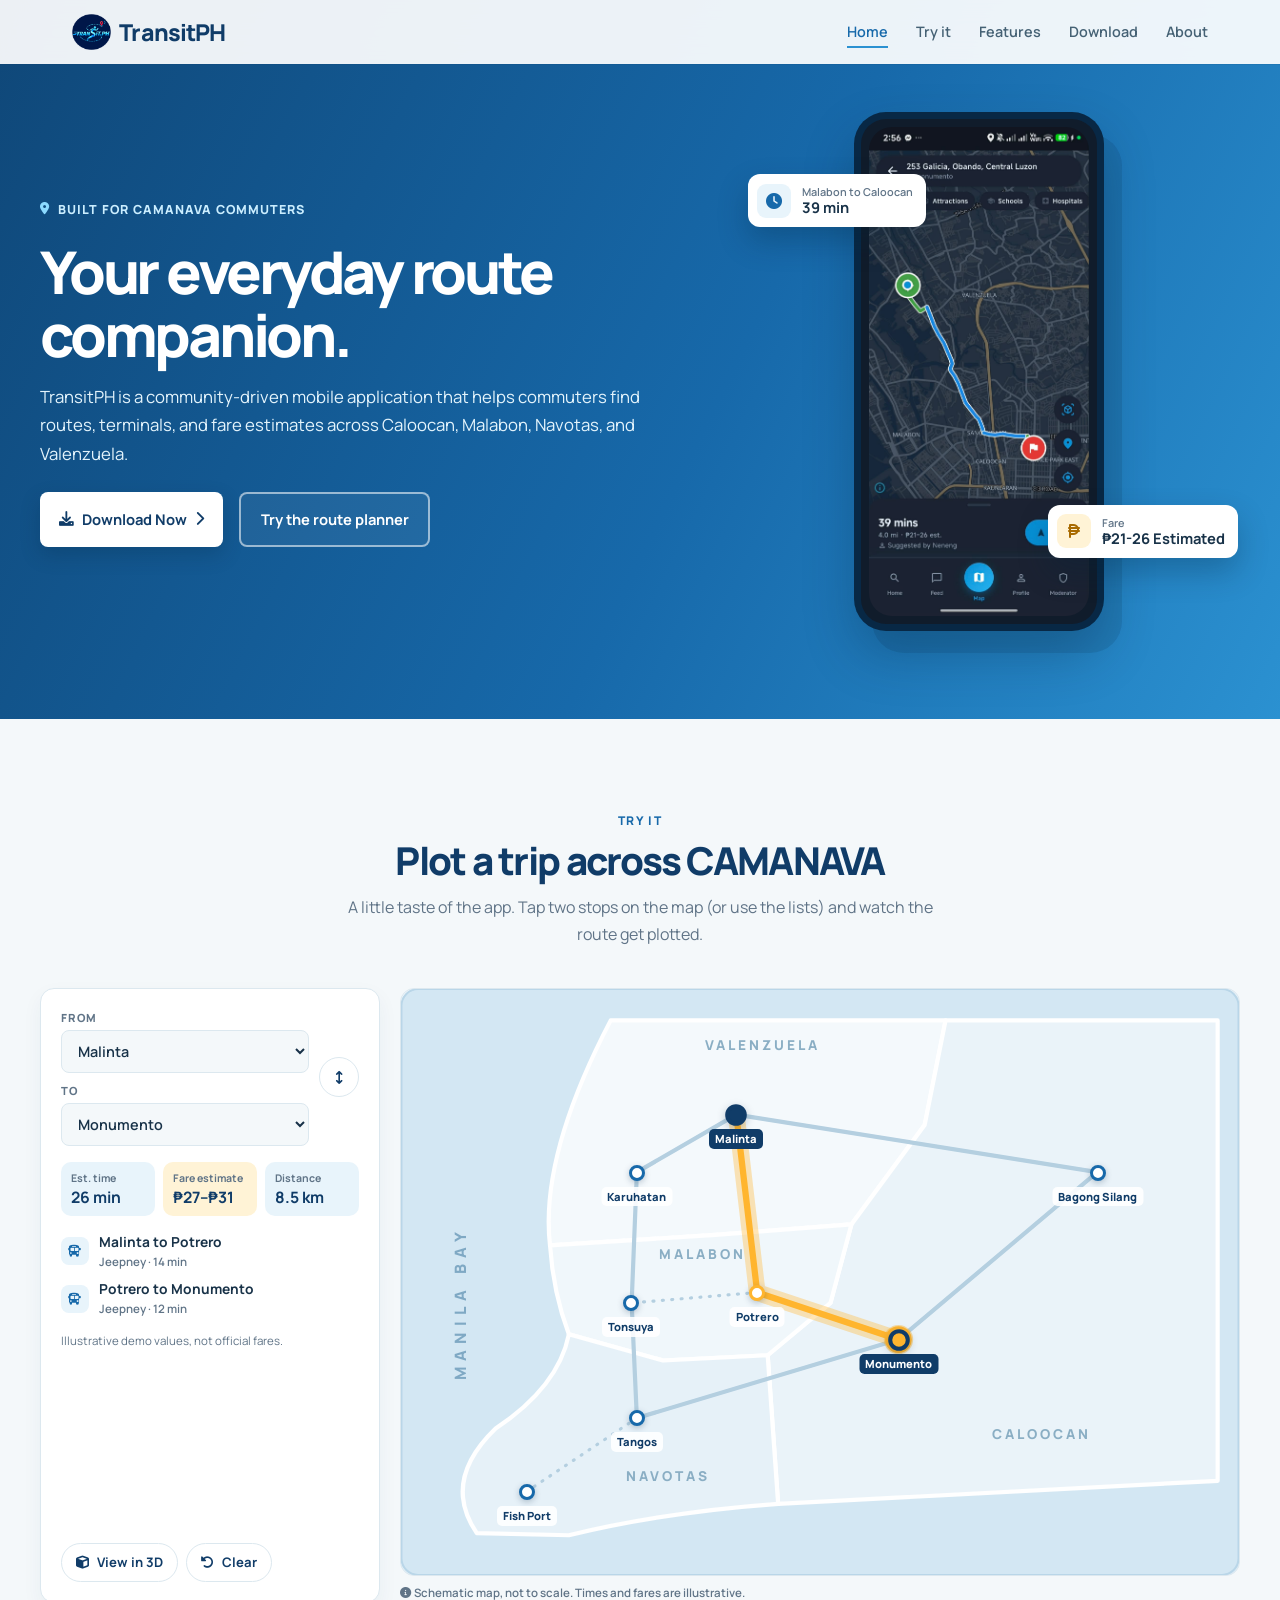
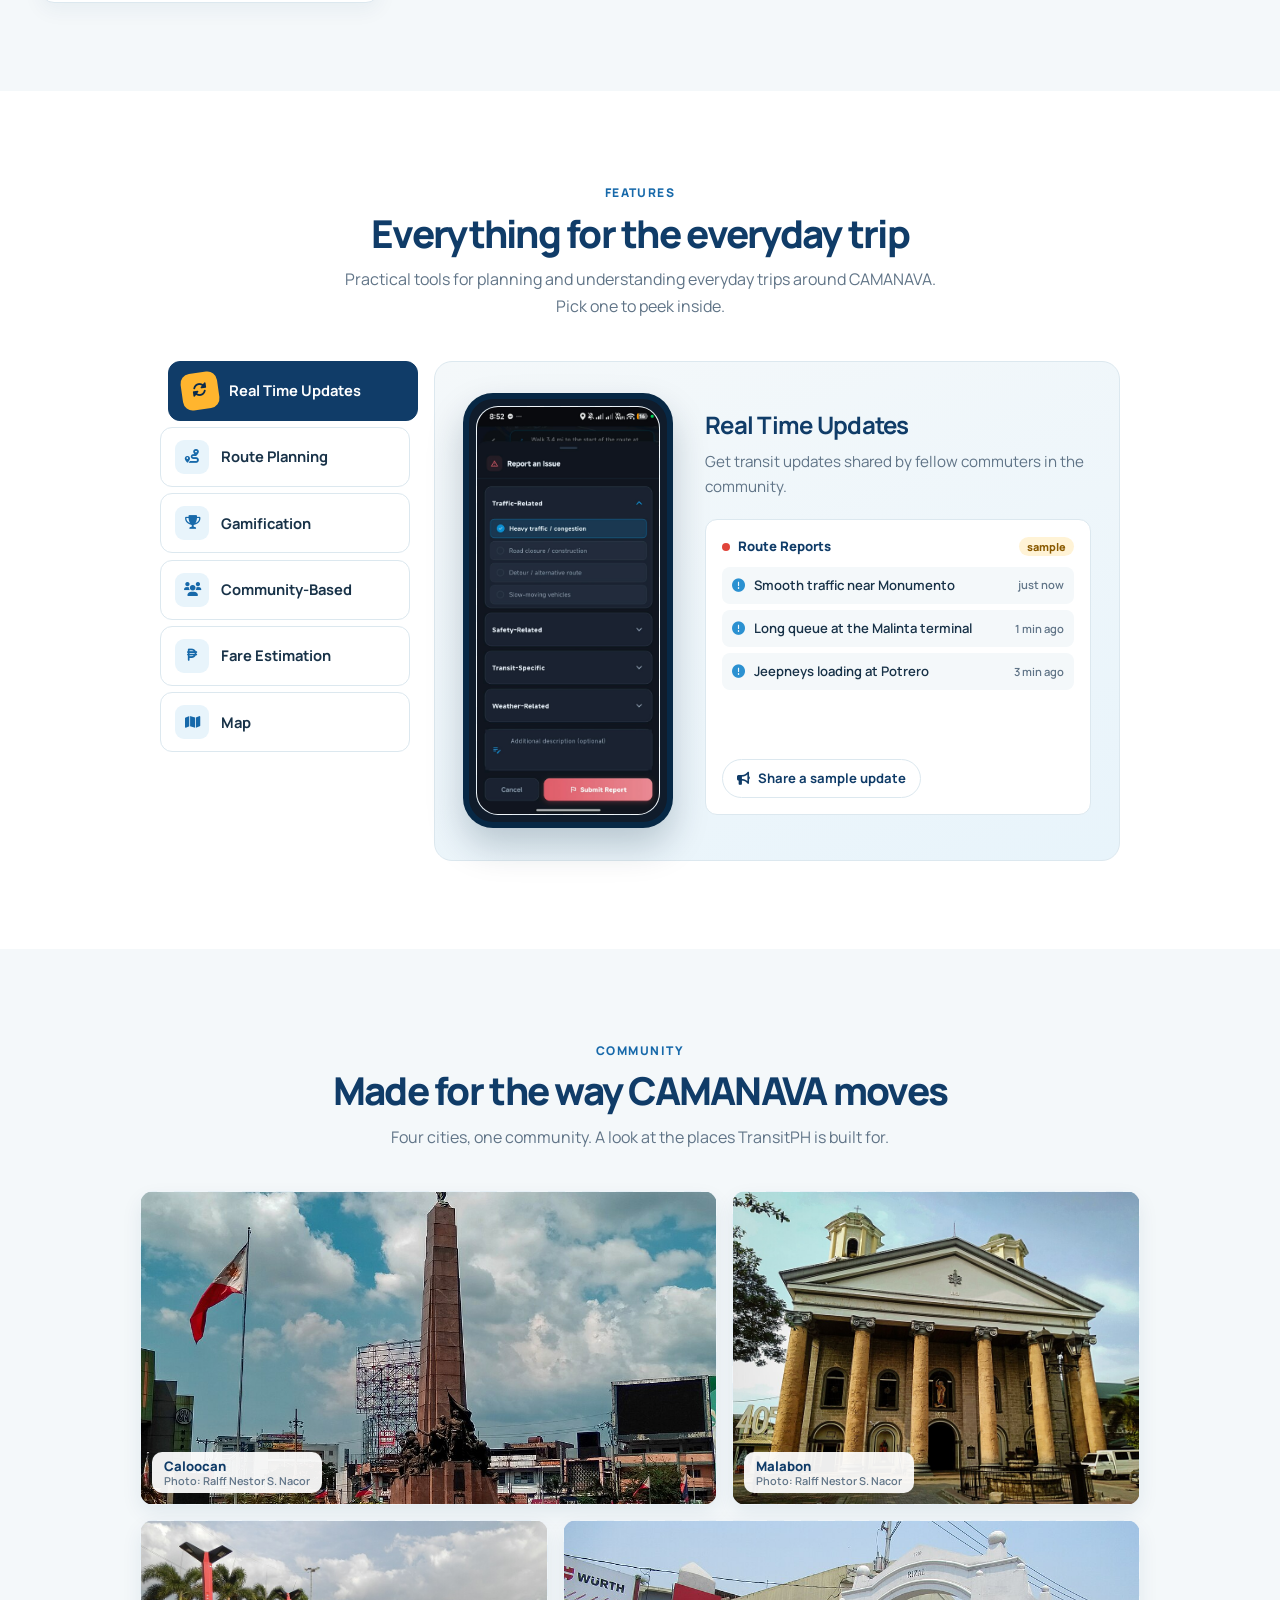
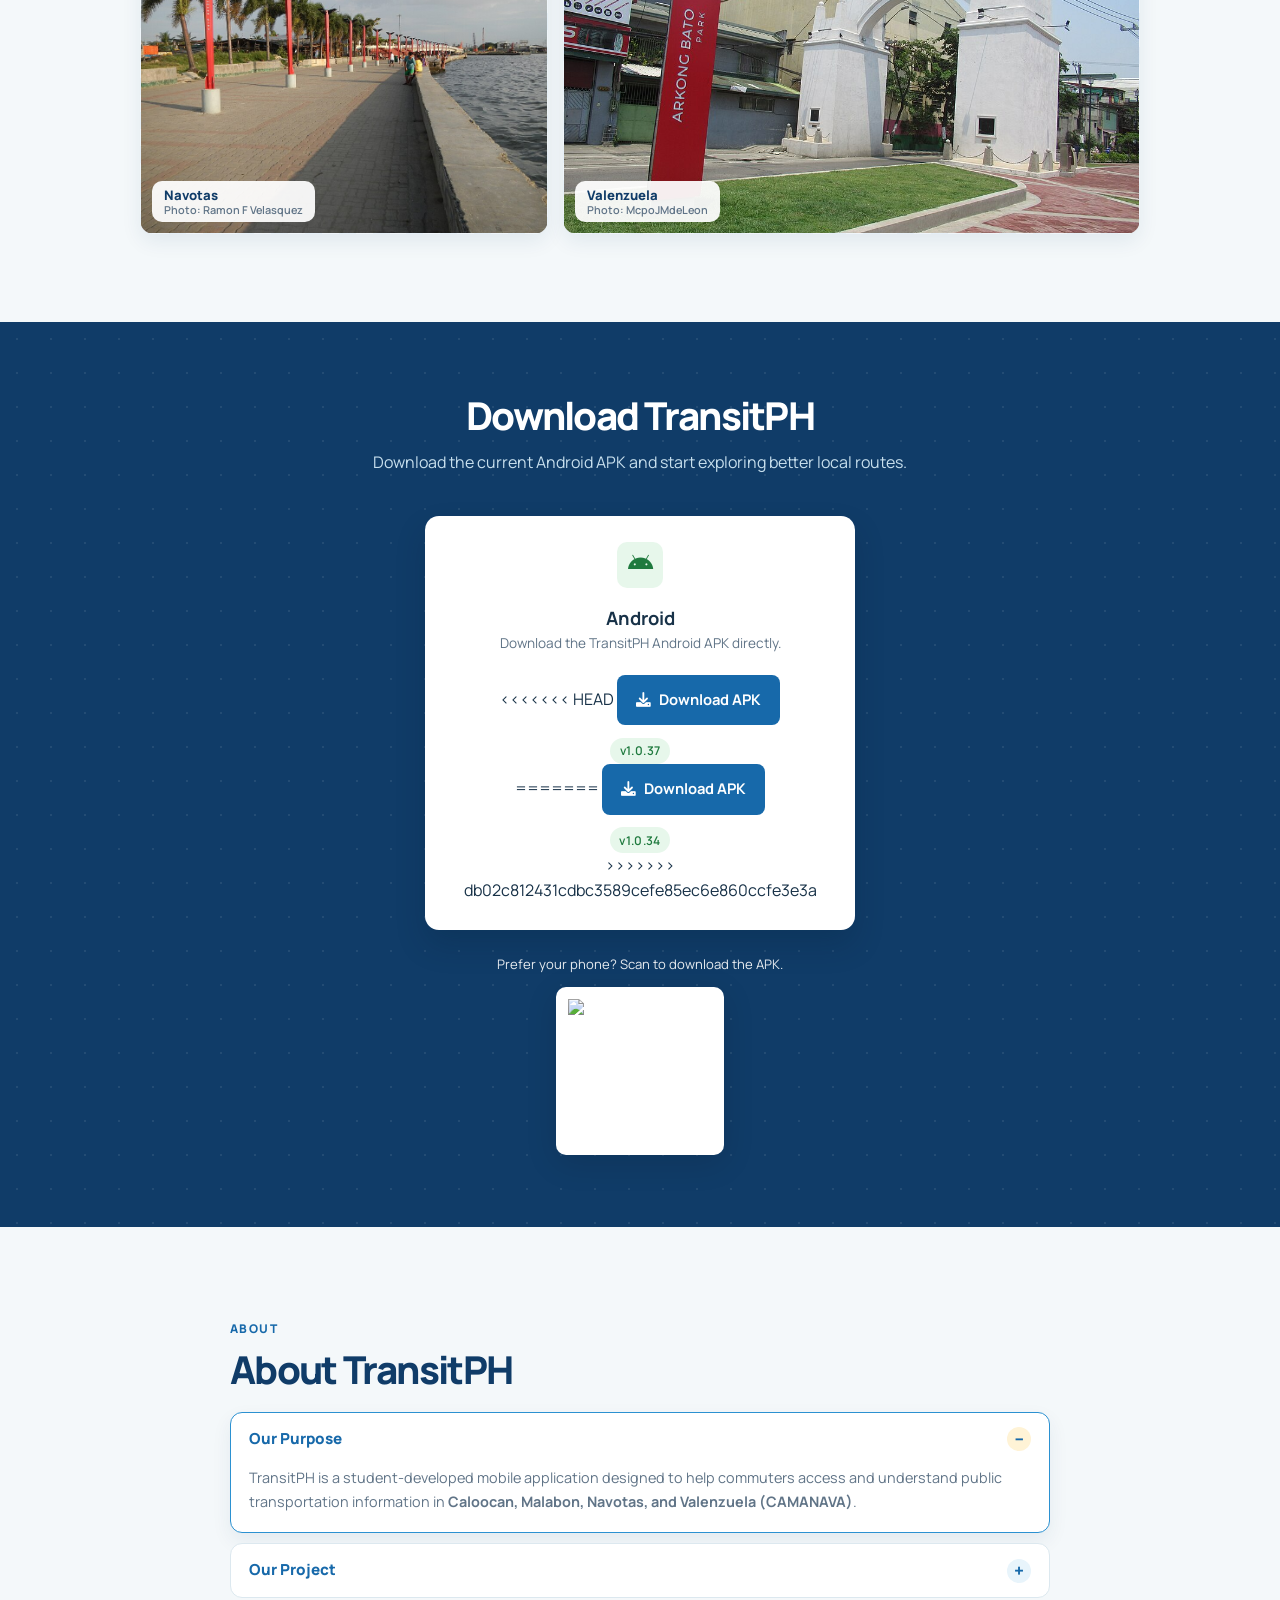
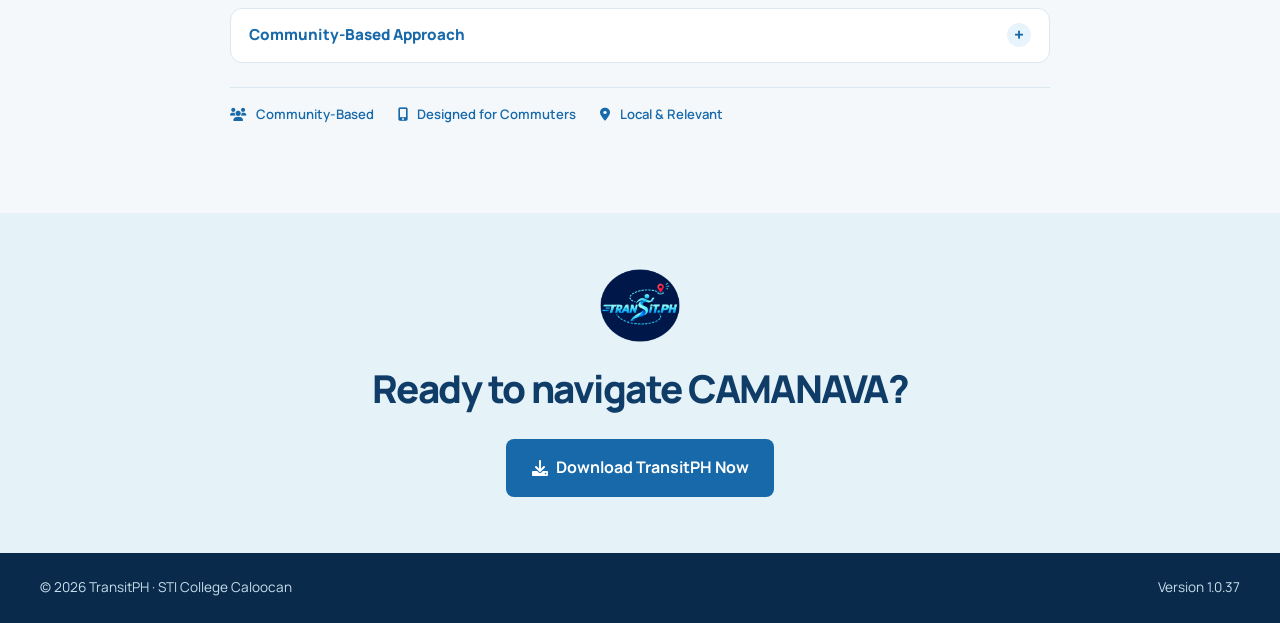
==== commit 72d2ae69: "Merge remote changes and keep version 1.0.37" ====
--- a/index.html
+++ b/index.html
@@ -349,17 +349,25 @@
                         </div>
                         <h3>Android</h3>
                         <p>Download the TransitPH Android APK directly.</p>
+<<<<<<< HEAD
                         <a href="https://github.com/Aceeeee29/transit-ph-beta/releases/download/v1.0.37/app-release.apk" class="btn btn-download" download>
                             <i class="fas fa-download" aria-hidden="true"></i>
                             Download APK
                         </a>
                         <span class="version-badge">v1.0.37</span>
+=======
+                        <a href="https://github.com/Aceeeee29/transit-ph-beta/releases/download/v1.0.34/app-release.apk" class="btn btn-download" download>
+                            <i class="fas fa-download" aria-hidden="true"></i>
+                            Download APK
+                        </a>
+                        <span class="version-badge">v1.0.34</span>
+>>>>>>> db02c812431cdbc3589cefe85ec6e860ccfe3e3a
                     </div>
                 </div>
                 <div class="qr-section">
                     <p>Prefer your phone? Scan to download the APK.</p>
                     <div class="qr-code">
-                        <img src="https://api.qrserver.com/v1/create-qr-code/?size=290x290&data=https%3A%2F%2Fgithub.com%2FAceeeee29%2Ftransit-ph-beta%2Freleases%2Fdownload%2Fv1.0.30%2Fapp-release.apk" width="145" height="145" loading="lazy" referrerpolicy="no-referrer" alt="QR code for the TransitPH Android APK download">
+                        <img src="https://api.qrserver.com/v1/create-qr-code/?size=290x290&data=https%3A%2F%2Fgithub.com%2FAceeeee29%2Ftransit-ph-beta%2Freleases%2Fdownload%2Fv1.0.34%2Fapp-release.apk" width="145" height="145" loading="lazy" referrerpolicy="no-referrer" alt="QR code for the TransitPH Android APK download">
                     </div>
                 </div>
             </div>
@@ -424,7 +432,7 @@
     <footer class="site-footer">
         <div class="container">
             <p>&copy; 2026 TransitPH &middot; STI College Caloocan</p>
-            <p>Version <span class="footer-version">1.0.31</span></p>
+            <p>Version <span class="footer-version">1.0.34</span></p>
         </div>
     </footer>
 
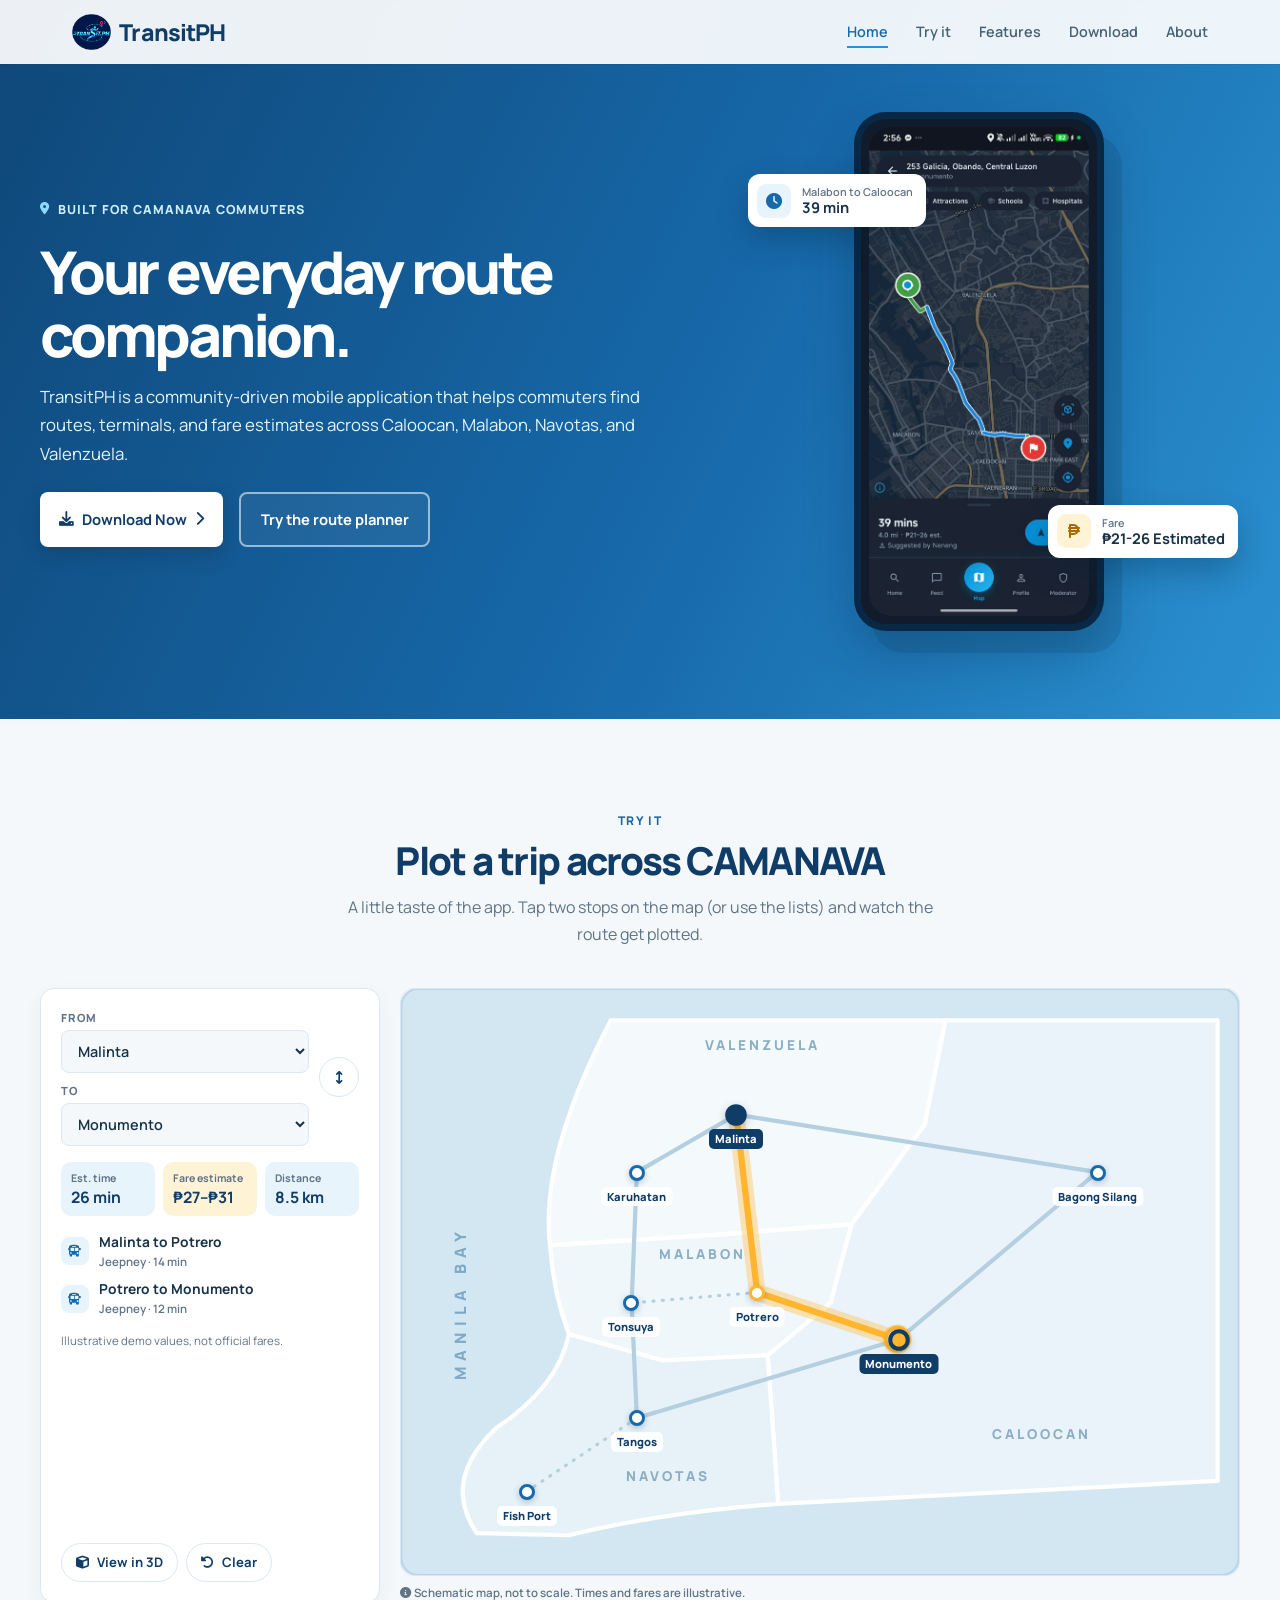
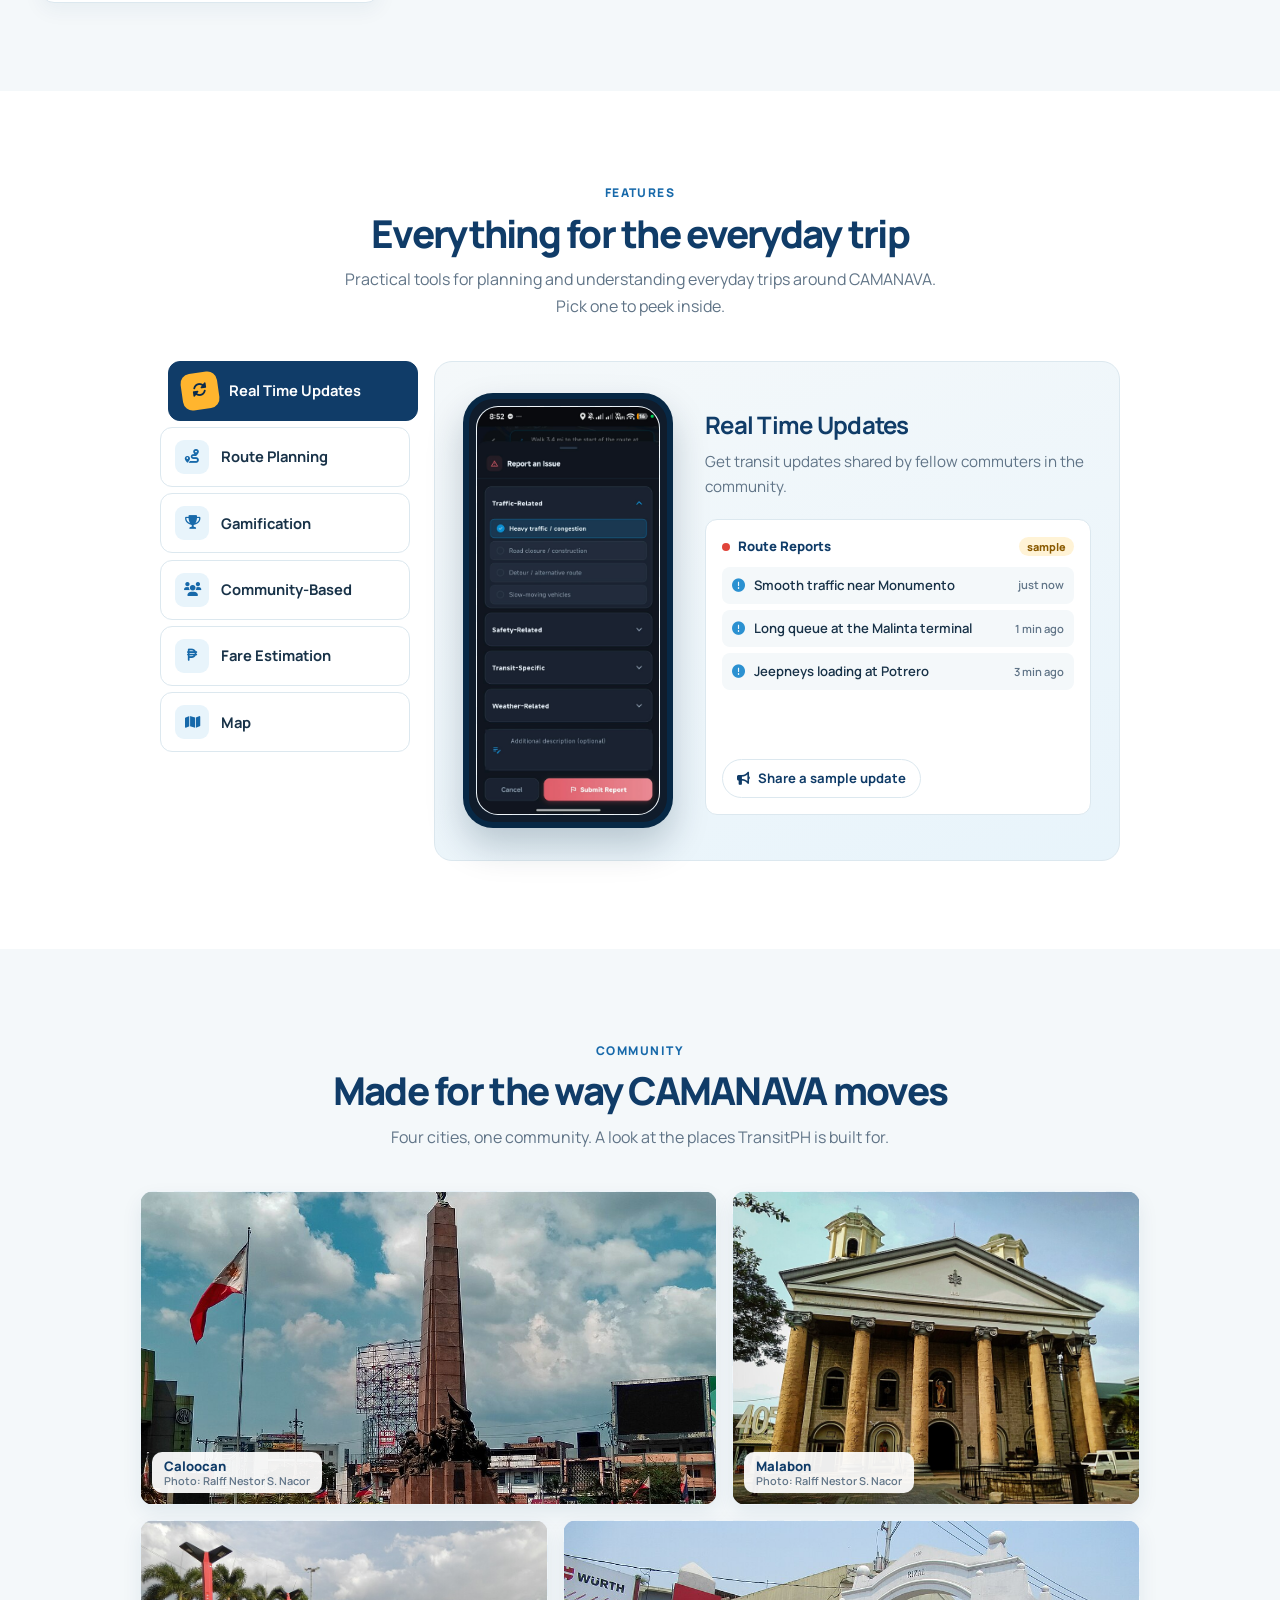
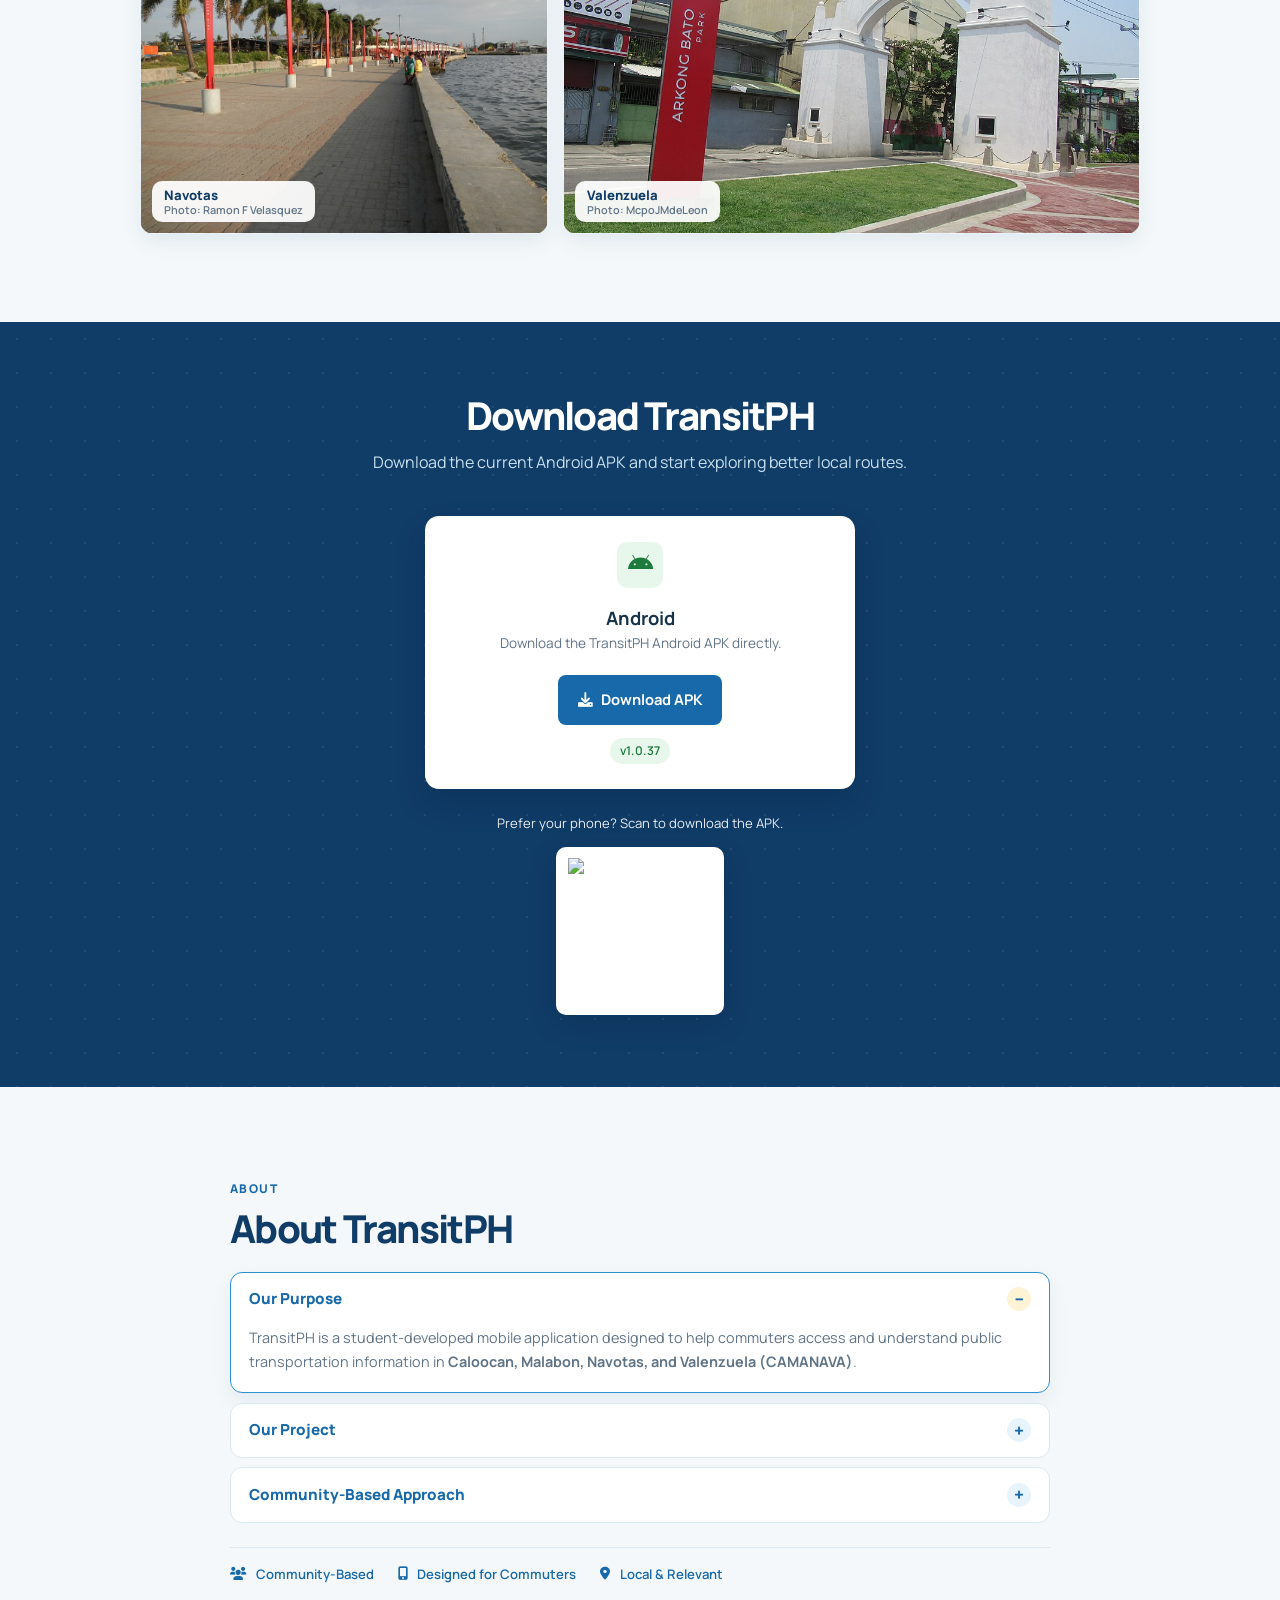
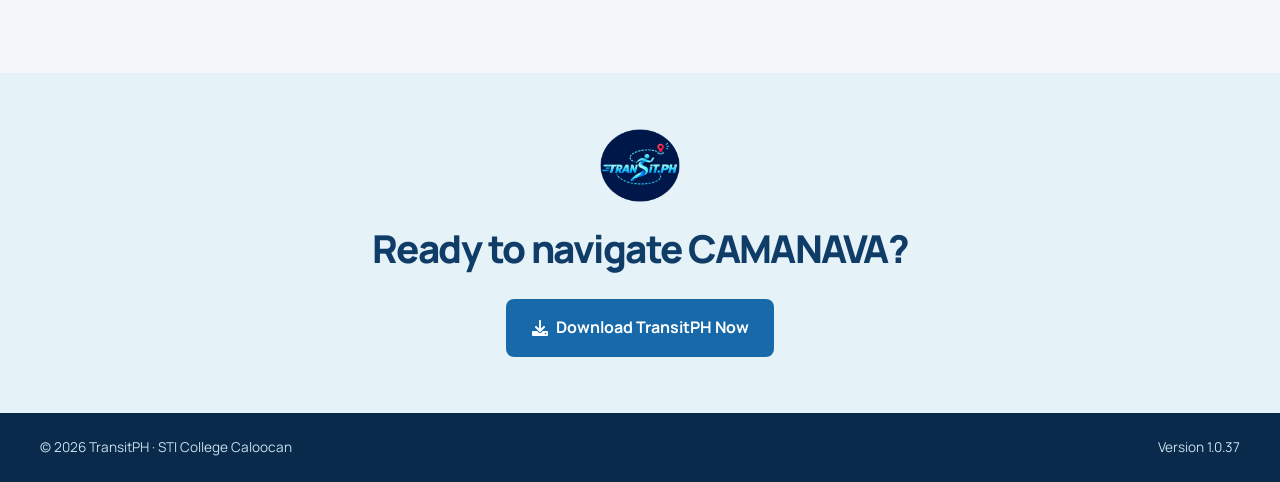
==== commit 2856f406: "fix ui" ====
--- a/index.html
+++ b/index.html
@@ -349,19 +349,11 @@
                         </div>
                         <h3>Android</h3>
                         <p>Download the TransitPH Android APK directly.</p>
-<<<<<<< HEAD
                         <a href="https://github.com/Aceeeee29/transit-ph-beta/releases/download/v1.0.37/app-release.apk" class="btn btn-download" download>
                             <i class="fas fa-download" aria-hidden="true"></i>
                             Download APK
                         </a>
                         <span class="version-badge">v1.0.37</span>
-=======
-                        <a href="https://github.com/Aceeeee29/transit-ph-beta/releases/download/v1.0.34/app-release.apk" class="btn btn-download" download>
-                            <i class="fas fa-download" aria-hidden="true"></i>
-                            Download APK
-                        </a>
-                        <span class="version-badge">v1.0.34</span>
->>>>>>> db02c812431cdbc3589cefe85ec6e860ccfe3e3a
                     </div>
                 </div>
                 <div class="qr-section">
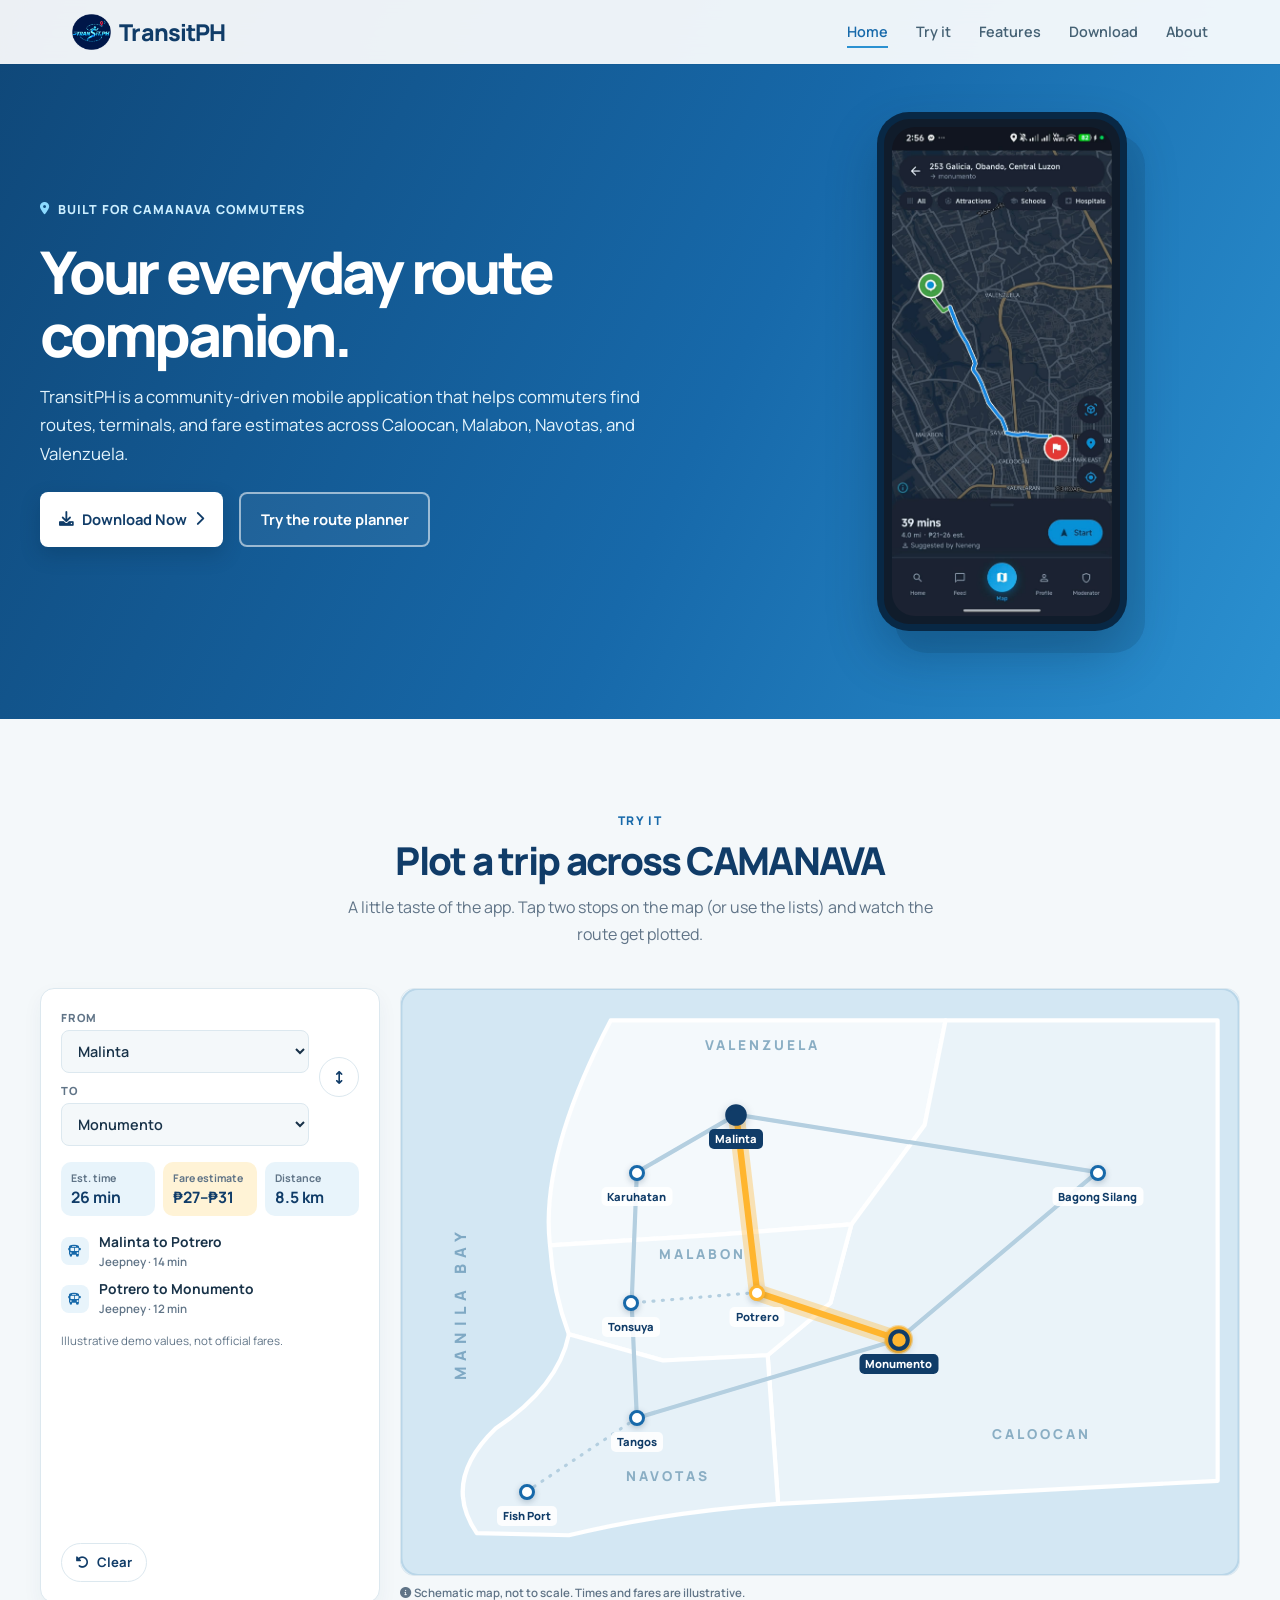
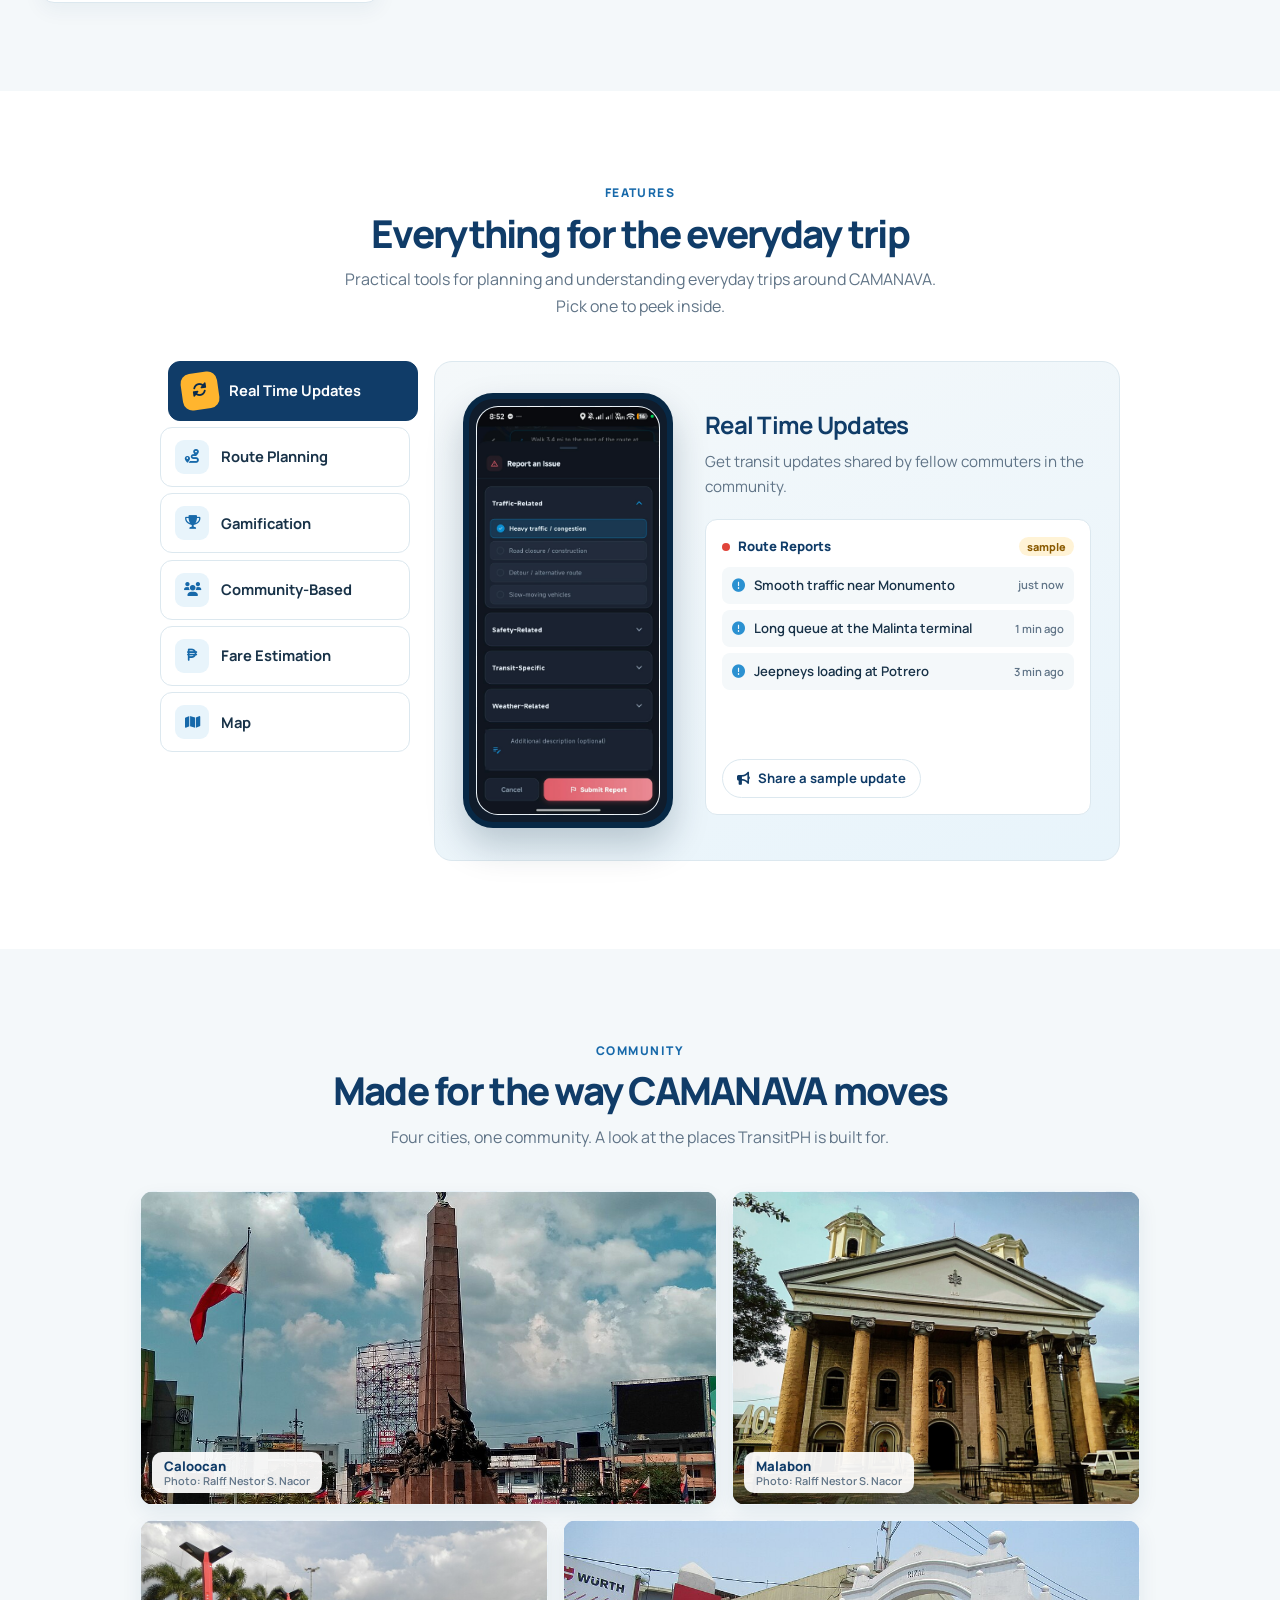
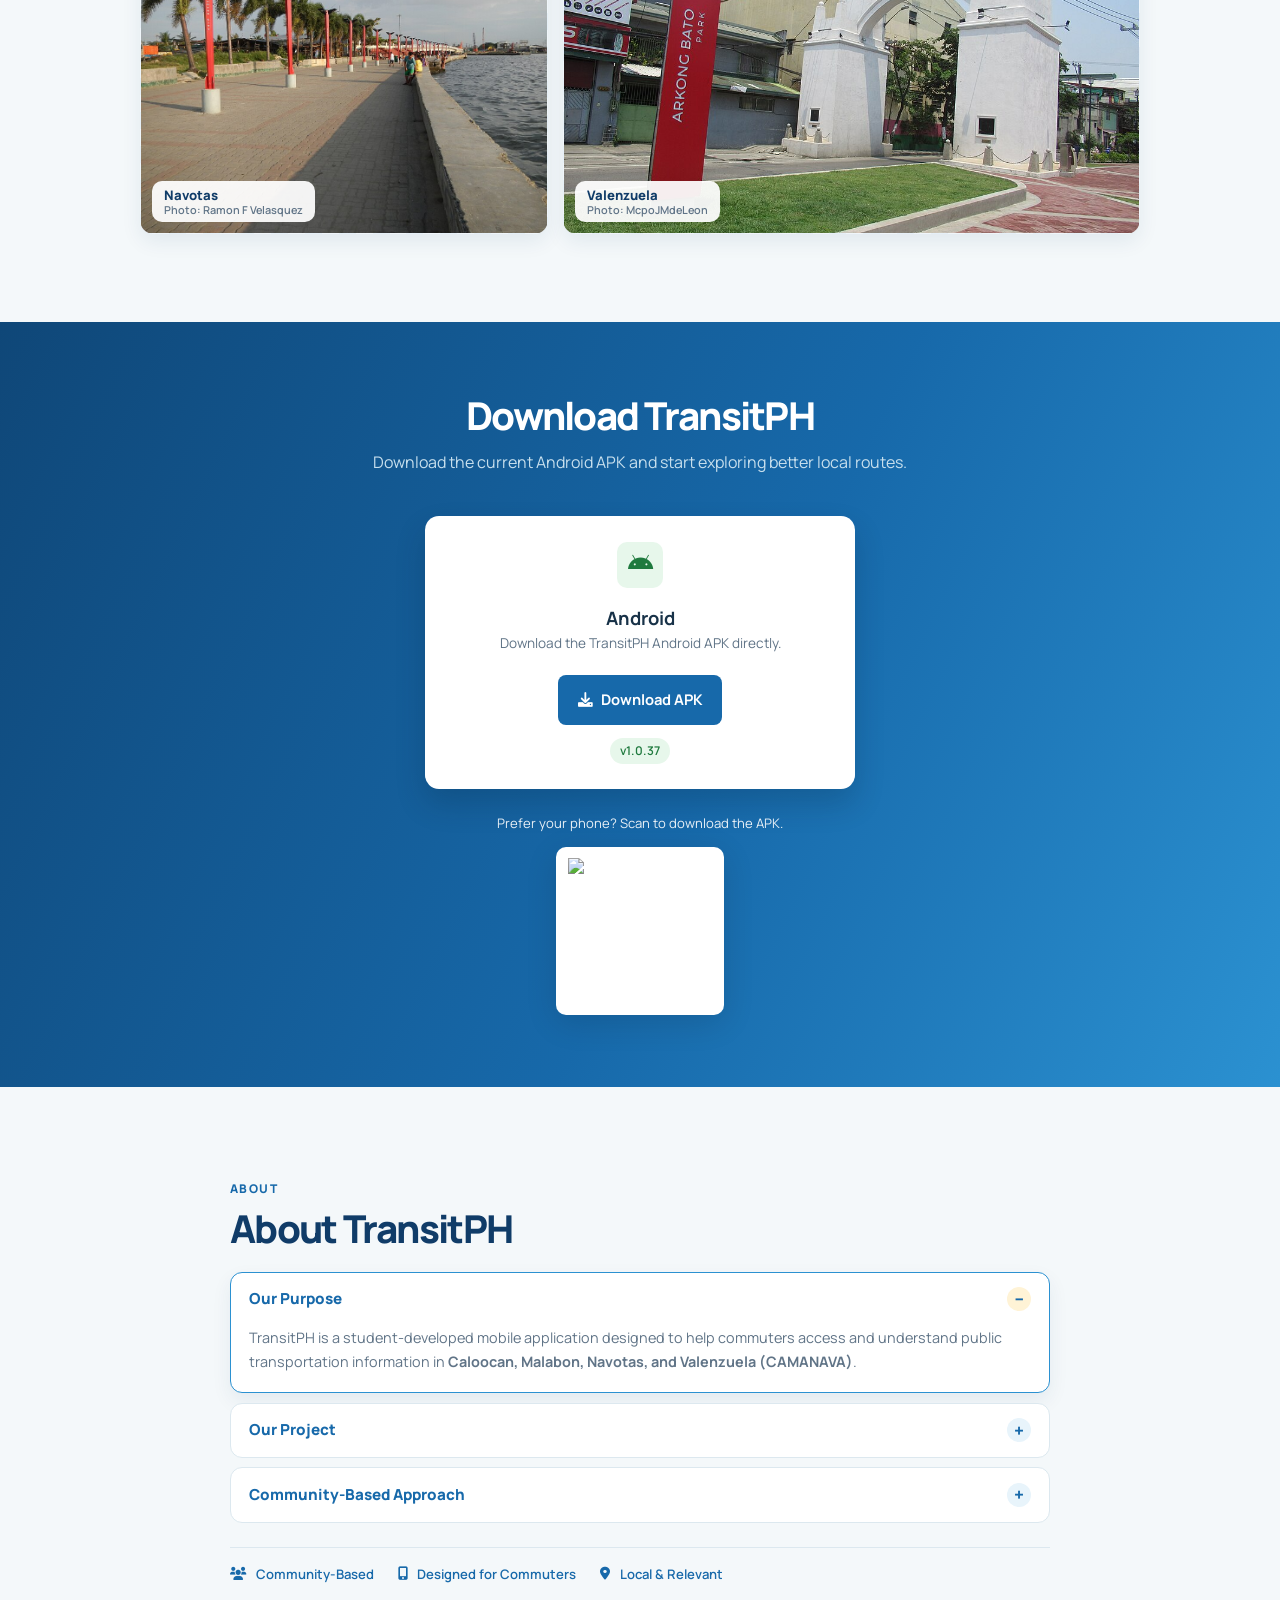
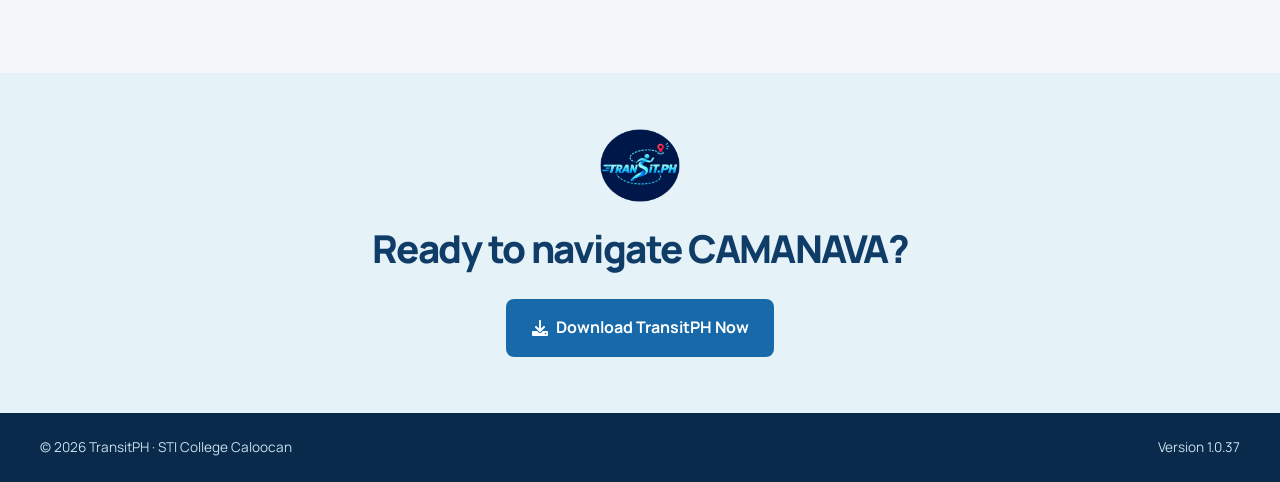
==== commit c0cc4db3: "newly updated landing page" ====
--- a/index.html
+++ b/index.html
@@ -4,11 +4,11 @@
     <meta charset="UTF-8">
     <meta name="viewport" content="width=device-width, initial-scale=1.0">
     <title>TransitPH | CAMANAVA Transit Companion</title>
-    <meta name="description" content="TransitPH is a community-driven mobile app that helps commuters find routes, terminals, and fare estimates across Caloocan, Malabon, Navotas, and Valenzuela.">
+    <meta name="description" content="TransitPH is a community-driven mobile app that helps commuters find routes, estimated travel times, and fare estimates across Caloocan, Malabon, Navotas, and Valenzuela.">
     <meta name="theme-color" content="#103c68">
     <meta property="og:type" content="website">
     <meta property="og:title" content="TransitPH | CAMANAVA Transit Companion">
-    <meta property="og:description" content="Find routes, terminals, and fare estimates across Caloocan, Malabon, Navotas, and Valenzuela.">
+    <meta property="og:description" content="Find routes, estimate travel times, and fare estimates across Caloocan, Malabon, Navotas, and Valenzuela.">
     <link rel="icon" type="image/png" sizes="32x32" href="assets/favicon-32.png">
     <link rel="icon" type="image/png" sizes="192x192" href="assets/favicon-192.png">
     <link rel="apple-touch-icon" href="assets/apple-touch-icon.png">
@@ -19,11 +19,7 @@
     <link rel="stylesheet" href="https://cdnjs.cloudflare.com/ajax/libs/font-awesome/6.0.0/css/all.min.css" integrity="sha512-9usAa10IRO0HhonpyAIVpjrylPvoDwiPUiKdWk5t3PyolY1cOd4DSE0Ga+ri4AuTroPR5aQvXU9xC6qOPnzFeg==" crossorigin="anonymous" referrerpolicy="no-referrer">
 </head>
 <body>
-    <!--
-        PHOTOS: every placeholder on this page is a ".photo-slot". Each one already points at a file
-        in assets/photos/ (see assets/photos/README.md). Drop a file with that name in the folder and
-        it replaces the placeholder automatically - no code changes needed.
-    -->
+
 
     <nav id="navbar" aria-label="Main">
         <div class="nav-container">
@@ -42,16 +38,16 @@
     </nav>
 
     <main>
-        <!-- ============ HERO ============ -->
+        <!-- HERO -->
         <section id="home" class="hero">
             <div class="container">
                 <div class="hero-grid">
                     <div class="hero-content">
-                        <p class="eyebrow"><i class="fas fa-location-dot" aria-hidden="true"></i> Built for CAMANAVA commuters</p>
+                        <p class="hero-tag"><i class="fas fa-location-dot" aria-hidden="true"></i> Built for CAMANAVA commuters</p>
                         <h1 class="hero-title">
-                            <span class="gradient-text">Your everyday route companion.</span>
+                            <span class="title-accent">Your everyday route companion.</span>
                         </h1>
-                        <p class="hero-description">
+                        <p class="hero-text">
                             TransitPH is a community-driven mobile application that helps commuters find routes, terminals, and fare estimates across Caloocan, Malabon, Navotas, and Valenzuela.
                         </p>
                         <div class="hero-buttons">
@@ -66,29 +62,19 @@
                         </div>
                     </div>
                     <div class="hero-visual">
-                        <div class="phone-tilt" id="phoneTilt">
-                            <div class="app-preview">
-                                <img class="app-preview-image" src="assets/transitph-app-screen.jpg" width="922" height="2048" decoding="async" alt="TransitPH map screen showing a route from Valenzuela to Caloocan with a 39 minute estimate and fare range">
-                            </div>
-                            <div class="chip chip-a">
-                                <span class="chip-icon"><i class="fas fa-clock" aria-hidden="true"></i></span>
-                                <span><small>Malabon to Caloocan</small><strong>39 min</strong></span>
-                            </div>
-                            <div class="chip chip-b">
-                                <span class="chip-icon"><i class="fas fa-peso-sign" aria-hidden="true"></i></span>
-                                <span><small>Fare</small><strong>₱21-26 Estimated</strong></span>
-                            </div>
-                        </div>
-                    </div>
-                </div>
-            </div>
-        </section>
-
-        <!-- ============ ROUTE PLANNER DEMO ============ -->
-        <section id="planner" class="section section-light">
+                        <div class="app-preview">
+                            <img class="app-preview-image" src="assets/transitph-app-screen.jpg" width="922" height="2048" decoding="async" alt="TransitPH map screen showing a route from Valenzuela to Caloocan with a 39 minute estimate and fare range">
+                        </div>
+                    </div>
+                </div>
+            </div>
+        </section>
+
+        <!-- ROUTE PLANNER DEMO -->
+        <section id="planner" class="section bg-light">
             <div class="container">
                 <div class="section-header">
-                    <p class="kicker">Try it</p>
+                    <p class="section-tag">Try it</p>
                     <h2 class="section-title">Plot a trip across CAMANAVA</h2>
                     <p class="section-description">
                         A little taste of the app. Tap two stops on the map (or use the lists) and watch the route get plotted.
@@ -111,10 +97,7 @@
                         </div>
                         <div class="result" id="result" aria-live="polite"></div>
                         <div class="planner-tools">
-                            <button type="button" class="chip-btn" id="view3d" aria-pressed="false">
-                                <i class="fas fa-cube" aria-hidden="true"></i> <span>View in 3D</span>
-                            </button>
-                            <button type="button" class="chip-btn" id="clearRoute">
+                            <button type="button" class="small-btn" id="clearRoute">
                                 <i class="fas fa-rotate-left" aria-hidden="true"></i> Clear
                             </button>
                         </div>
@@ -153,17 +136,17 @@
                             <!-- pins are generated by script.js -->
                         </div>
                     </div>
-                    <p class="map-caption"><i class="fas fa-circle-info" aria-hidden="true"></i> Schematic map, not to scale. Times and fares are illustrative.</p>
-                    </div>
-                </div>
-            </div>
-        </section>
-
-        <!-- ============ FEATURES EXPLORER ============ -->
-        <section id="features" class="section section-white">
+                    <p class="map-note"><i class="fas fa-circle-info" aria-hidden="true"></i> Schematic map, not to scale. Times and fares are illustrative.</p>
+                    </div>
+                </div>
+            </div>
+        </section>
+
+        <!-- FEATURES EXPLORER -->
+        <section id="features" class="section bg-white">
             <div class="container">
                 <div class="section-header">
-                    <p class="kicker">Features</p>
+                    <p class="section-tag">Features</p>
                     <h2 class="section-title">Everything for the everyday trip</h2>
                     <p class="section-description">
                         Practical tools for planning and understanding everyday trips around CAMANAVA. Pick one to peek inside.
@@ -201,13 +184,13 @@
                                     <img src="assets/photos/screen-updates.jpg" alt="TransitPH real time updates screen" onerror="this.remove()">
                                 </figure>
                             </div>
-                            <div class="stage-copy">
+                            <div class="stage-text">
                                 <h3>Real Time Updates</h3>
                                 <p>Get transit updates shared by fellow commuters in the community.</p>
-                                <div class="feed-card">
+                                <div class="feed-box">
                                     <div class="feed-head"><span class="live-dot" aria-hidden="true"></span> Route Reports <em>sample</em></div>
                                     <ul class="feed" id="feed" aria-live="polite"></ul>
-                                    <button type="button" class="chip-btn" id="shareUpdate"><i class="fas fa-bullhorn" aria-hidden="true"></i> Share a sample update</button>
+                                    <button type="button" class="small-btn" id="shareUpdate"><i class="fas fa-bullhorn" aria-hidden="true"></i> Share a sample update</button>
                                 </div>
                             </div>
                         </div>
@@ -220,7 +203,7 @@
                                     <img src="assets/transitph-app-screen.jpg" alt="TransitPH route result screen" onerror="this.remove()">
                                 </figure>
                             </div>
-                            <div class="stage-copy">
+                            <div class="stage-text">
                                 <h3>Route Planning</h3>
                                 <p>Plan trips with route options, estimated travel times, and fare information.</p>
                                 <a href="#planner" class="text-link">Try the route planner <i class="fas fa-arrow-right" aria-hidden="true"></i></a>
@@ -235,7 +218,7 @@
                                     <img src="assets/photos/screen-badges.jpg" alt="TransitPH badges and achievements screen" onerror="this.remove()">
                                 </figure>
                             </div>
-                            <div class="stage-copy">
+                            <div class="stage-text">
                                 <h3>Gamification</h3>
                                 <p>Earn badges and achievements while traveling.</p>
                             </div>
@@ -249,7 +232,7 @@
                                     <img src="assets/photos/screen-community.jpg" alt="TransitPH community contributions screen" onerror="this.remove()">
                                 </figure>
                             </div>
-                            <div class="stage-copy">
+                            <div class="stage-text">
                                 <h3>Community-Based</h3>
                                 <p>Help improve local transit information for the whole community.</p>
                             </div>
@@ -263,7 +246,7 @@
                                     <img src="assets/photos/screen-fare.jpg" alt="TransitPH fare estimate screen" onerror="this.remove()">
                                 </figure>
                             </div>
-                            <div class="stage-copy">
+                            <div class="stage-text">
                                 <h3>Fare Estimation</h3>
                                 <p>Check fare estimates for trips across the CAMANAVA area.</p>
                                 <a href="#planner" class="text-link">See a sample estimate <i class="fas fa-arrow-right" aria-hidden="true"></i></a>
@@ -278,22 +261,21 @@
                                     <img src="assets/photos/screen-map.jpg" alt="TransitPH 3D map screen" onerror="this.remove()">
                                 </figure>
                             </div>
-                            <div class="stage-copy">
+                            <div class="stage-text">
                                 <h3>Map</h3>
                                 <p>Explore 2D and 3D maps to find routes, terminals, and useful points of interest.</p>
-                                <a href="#planner" class="text-link">Flip the demo map to 3D <i class="fas fa-arrow-right" aria-hidden="true"></i></a>
-                            </div>
-                        </div>
-                    </div>
-                </div>
-            </div>
-        </section>
-
-        <!-- ============ COMMUNITY GALLERY ============ -->
-        <section id="community" class="section section-light">
+                            </div>
+                        </div>
+                    </div>
+                </div>
+            </div>
+        </section>
+
+        <!-- COMMUNITY GALLERY -->
+        <section id="community" class="section bg-light">
             <div class="container">
                 <div class="section-header">
-                    <p class="kicker">Community</p>
+                    <p class="section-tag">Community</p>
                     <h2 class="section-title">Made for the way CAMANAVA moves</h2>
                     <p class="section-description">
                         Four cities, one community. A look at the places TransitPH is built for.
@@ -332,9 +314,8 @@
             </div>
         </section>
 
-        <!-- ============ DOWNLOAD ============ -->
-        <section id="download" class="section section-dark">
-            <div class="dot-pattern" aria-hidden="true"></div>
+        <!-- DOWNLOAD -->
+        <section id="download" class="section bg-dark">
             <div class="container">
                 <div class="section-header">
                     <h2 class="section-title">Download TransitPH</h2>
@@ -356,21 +337,21 @@
                         <span class="version-badge">v1.0.37</span>
                     </div>
                 </div>
-                <div class="qr-section">
+                <div class="qr-box">
                     <p>Prefer your phone? Scan to download the APK.</p>
                     <div class="qr-code">
-                        <img src="https://api.qrserver.com/v1/create-qr-code/?size=290x290&data=https%3A%2F%2Fgithub.com%2FAceeeee29%2Ftransit-ph-beta%2Freleases%2Fdownload%2Fv1.0.34%2Fapp-release.apk" width="145" height="145" loading="lazy" referrerpolicy="no-referrer" alt="QR code for the TransitPH Android APK download">
-                    </div>
-                </div>
-            </div>
-        </section>
-
-        <!-- ============ ABOUT ============ -->
-        <section id="about" class="section section-light">
+                        <img src="https://api.qrserver.com/v1/create-qr-code/?size=290x290&data=https%3A%2F%2Fgithub.com%2FAceeeee29%2Ftransit-ph-beta%2Freleases%2Fdownload%2Fv1.0.37%2Fapp-release.apk" width="145" height="145" loading="lazy" referrerpolicy="no-referrer" alt="QR code for the TransitPH Android APK download">
+                    </div>
+                </div>
+            </div>
+        </section>
+
+        <!-- ABOUT -->
+        <section id="about" class="section bg-light">
             <div class="container">
                 <div class="about-grid">
                     <div class="about-content">
-                        <p class="kicker">About</p>
+                        <p class="section-tag">About</p>
                         <h2 class="section-title">About TransitPH</h2>
 
                         <div class="about-text">
@@ -380,7 +361,7 @@
                             </details>
                             <details class="about-block" name="about">
                                 <summary>Our Project</summary>
-                                <p>TransitPH was developed as a thesis project based on common commuting challenges such as finding routes, identifying unfamiliar terminals, and estimating transportation fares. The project explores how community-contributed information can support commuters in navigating local public transportation.</p>
+                                <p>TransitPH was developed as a thesis project based on common commuting challenges such as finding routes, identifying unfamiliar locations, and estimating transportation fares. The project explores how community-contributed information can support commuters in navigating local public transportation.</p>
                             </details>
                             <details class="about-block" name="about">
                                 <summary>Community-Based Approach</summary>
@@ -424,7 +405,7 @@
     <footer class="site-footer">
         <div class="container">
             <p>&copy; 2026 TransitPH &middot; STI College Caloocan</p>
-            <p>Version <span class="footer-version">1.0.34</span></p>
+            <p>Version <span class="footer-version">1.0.37</span></p>
         </div>
     </footer>
 
--- a/styles.css
+++ b/styles.css
@@ -1,6 +1,4 @@
-/* ==========================================================================
-   TransitPH website
-   ========================================================================== */
+/* transitph website */
 
 :root {
     --blue-950: #0a2a4b;
@@ -61,7 +59,7 @@
     margin: 0 auto;
 }
 
-/* ---------- Keyboard focus ---------- */
+/* focus outline */
 :focus-visible {
     outline: 2px solid var(--blue-500);
     outline-offset: 3px;
@@ -69,13 +67,11 @@
 }
 
 .hero :focus-visible,
-.section-dark :focus-visible {
+.bg-dark :focus-visible {
     outline-color: #fff;
 }
 
-/* ==========================================================================
-   Navigation
-   ========================================================================== */
+/* navigation */
 #navbar {
     position: fixed;
     top: 0;
@@ -157,9 +153,7 @@
     width: 100%;
 }
 
-/* ==========================================================================
-   Buttons + small controls
-   ========================================================================== */
+/* buttons + small controls */
 .btn {
     display: inline-flex;
     align-items: center;
@@ -224,7 +218,7 @@
     font-size: 1rem;
 }
 
-.chip-btn,
+.small-btn,
 .icon-btn {
     display: inline-flex;
     align-items: center;
@@ -240,18 +234,18 @@
     transition: background 0.2s ease, border-color 0.2s ease, transform 0.2s var(--ease);
 }
 
-.chip-btn:hover,
+.small-btn:hover,
 .icon-btn:hover {
     border-color: var(--blue-500);
     background: var(--blue-100);
 }
 
-.chip-btn:active,
+.small-btn:active,
 .icon-btn:active {
     transform: scale(0.96);
 }
 
-.chip-btn[aria-pressed='true'] {
+.small-btn[aria-pressed='true'] {
     background: var(--blue-900);
     border-color: var(--blue-900);
     color: #fff;
@@ -283,35 +277,24 @@
     transform: translateX(4px);
 }
 
-/* ==========================================================================
-   Sections
-   ========================================================================== */
+/* sections */
 .section {
     position: relative;
     padding: 5.5rem 2rem;
     scroll-margin-top: 4.5rem;
 }
 
-.section-light { background: var(--bg); }
-.section-white { background: #fff; }
-
-.section-dark {
-    background: var(--blue-900);
+.bg-light { background: var(--bg); }
+.bg-white { background: #fff; }
+
+.bg-dark {
+    background: linear-gradient(116deg, #0f4778 0%, #1769aa 56%, #2b91d1 100%);
     color: #fff;
     overflow: hidden;
 }
 
-.section-dark .container {
+.bg-dark .container {
     position: relative;
-}
-
-.dot-pattern {
-    position: absolute;
-    inset: 0;
-    opacity: 0.08;
-    background-image: radial-gradient(circle, #fff 1.5px, transparent 1.5px);
-    background-size: 34px 34px;
-    pointer-events: none;
 }
 
 .section-header {
@@ -319,7 +302,7 @@
     margin-bottom: 2.5rem;
 }
 
-.kicker {
+.section-tag {
     display: inline-block;
     margin-bottom: 0.6rem;
     color: var(--blue-700);
@@ -329,7 +312,7 @@
     text-transform: uppercase;
 }
 
-.kicker-light {
+.section-tag-light {
     color: var(--amber);
 }
 
@@ -350,12 +333,10 @@
     line-height: 1.7;
 }
 
-.section-dark .section-title { color: #fff; }
-.section-dark .section-description { color: #c7dfed; }
-
-/* ==========================================================================
-   Hero
-   ========================================================================== */
+.bg-dark .section-title { color: #fff; }
+.bg-dark .section-description { color: #c7dfed; }
+
+/* hero */
 .hero {
     position: relative;
     overflow: hidden;
@@ -379,7 +360,7 @@
     max-width: 650px;
 }
 
-.eyebrow {
+.hero-tag {
     display: inline-flex;
     align-items: center;
     gap: 0.5rem;
@@ -391,7 +372,7 @@
     text-transform: uppercase;
 }
 
-.eyebrow i {
+.hero-tag i {
     color: var(--blue-300);
 }
 
@@ -404,7 +385,7 @@
     letter-spacing: -0.055em;
 }
 
-.hero-description {
+.hero-text {
     max-width: 600px;
     margin-bottom: 1.5rem;
     color: #e4f4fc;
@@ -423,12 +404,6 @@
     justify-content: center;
     align-items: center;
     min-height: 330px;
-}
-
-.phone-tilt {
-    position: relative;
-    transform-style: preserve-3d;
-    will-change: transform;
 }
 
 .app-preview {
@@ -451,53 +426,7 @@
     border-radius: 23px;
 }
 
-.chip {
-    position: absolute;
-    display: flex;
-    align-items: center;
-    gap: 0.65rem;
-    padding: 0.6rem 0.85rem 0.6rem 0.6rem;
-    border-radius: 12px;
-    background: #fff;
-    color: var(--ink);
-    box-shadow: 0 14px 30px rgba(4, 35, 61, 0.28);
-}
-
-.chip small {
-    display: block;
-    color: var(--muted);
-    font-size: 0.68rem;
-    font-weight: 600;
-    line-height: 1.2;
-}
-
-.chip strong {
-    display: block;
-    font-size: 0.92rem;
-    line-height: 1.25;
-}
-
-.chip-icon {
-    display: grid;
-    place-items: center;
-    width: 34px;
-    height: 34px;
-    border-radius: 9px;
-    background: var(--blue-100);
-    color: var(--blue-700);
-}
-
-.chip-a { top: 12%; left: -36%; }
-.chip-b { bottom: 14%; right: -30%; }
-
-.chip-b .chip-icon {
-    background: var(--amber-soft);
-    color: #a86a00;
-}
-
-/* ==========================================================================
-   Route planner
-   ========================================================================== */
+/* route planner */
 .planner {
     display: grid;
     grid-template-columns: 340px minmax(0, 1fr);
@@ -663,7 +592,7 @@
     gap: 0.5rem;
 }
 
-/* ---------- Map ---------- */
+/* map */
 .map-wrap {
     position: relative;
     align-self: start;
@@ -671,19 +600,12 @@
     border-radius: var(--radius);
     background: linear-gradient(160deg, #eef5fa, #dcebf5);
     border: 1px solid var(--line);
-    perspective: 1100px;
     overflow: hidden;
 }
 
 .map-plane {
     position: absolute;
     inset: 0;
-    transform-style: preserve-3d;
-    transition: transform 0.9s var(--ease);
-}
-
-.map-wrap.is-3d .map-plane {
-    transform: translateY(2%) rotateX(54deg) rotateZ(-20deg) scale3d(0.74, 0.74, 0.74);
 }
 
 .map-svg {
@@ -776,18 +698,11 @@
     to { transform: scale(2.4); opacity: 0; }
 }
 
-/* Pins (zero-size anchors; the tilt is cancelled so labels always face the viewer) */
+/* pins */
 .pin {
     position: absolute;
     width: 0;
     height: 0;
-    transform-origin: 0 0;
-    transform: rotateZ(0deg) rotateX(0deg) translateZ(0px);
-    transition: transform 0.9s var(--ease);
-}
-
-.map-wrap.is-3d .pin {
-    transform: rotateZ(20deg) rotateX(-54deg) translateZ(60px);
 }
 
 .pin button {
@@ -869,16 +784,14 @@
     to { transform: scale(3); opacity: 0; }
 }
 
-.map-caption {
-    margin-top: 0.5rem;
-    color: var(--muted);
-    font-size: 0.72rem;
-    font-weight: 600;
-}
-
-/* ==========================================================================
-   Feature explorer
-   ========================================================================== */
+.map-note {
+    margin-top: 0.5rem;
+    color: var(--muted);
+    font-size: 0.72rem;
+    font-weight: 600;
+}
+
+/* feature explorer */
 .explorer {
     display: grid;
     grid-template-columns: 250px minmax(0, 1fr);
@@ -968,14 +881,14 @@
     from { opacity: 0; transform: translateY(14px); }
 }
 
-.stage-copy h3 {
+.stage-text h3 {
     margin-bottom: 0.4rem;
     color: var(--blue-900);
     font-size: 1.5rem;
     letter-spacing: -0.03em;
 }
 
-.stage-copy p {
+.stage-text p {
     color: var(--muted);
     font-size: 0.95rem;
 }
@@ -992,8 +905,8 @@
     border-radius: 22px;
 }
 
-/* Feed demo */
-.feed-card {
+/* feed */
+.feed-box {
     margin-top: 1.25rem;
     padding: 1rem;
     border: 1px solid var(--line);
@@ -1078,9 +991,7 @@
     from { opacity: 0; transform: translateY(-14px) scale(0.97); }
 }
 
-/* ==========================================================================
-   Photo placeholders
-   ========================================================================== */
+/* photo placeholders */
 .photo-slot {
     position: relative;
     display: grid;
@@ -1135,9 +1046,7 @@
     border-color: transparent;
 }
 
-/* ==========================================================================
-   Gallery
-   ========================================================================== */
+/* gallery */
 .gallery {
     display: grid;
     grid-template-columns: repeat(12, 1fr);
@@ -1165,46 +1074,44 @@
     transform: scale(1.07);
 }
 
-.gallery-item figcaption {
-    position: absolute;
-    left: 0.75rem;
-    bottom: 0.75rem;
-    max-width: calc(100% - 1.5rem);
-    padding: 0.35rem 0.75rem;
-    border-radius: 10px;
-    background: rgba(255, 255, 255, 0.93);
-    color: var(--blue-900);
-    line-height: 1.25;
-    transform: translateY(0);
-    transition: transform 0.35s var(--ease);
-}
-
-.gallery-item figcaption strong {
-    display: block;
-    font-size: 0.82rem;
-    font-weight: 800;
-}
-
-.gallery-item figcaption small {
-    display: block;
-    color: var(--muted);
-    font-size: 0.68rem;
-    font-weight: 600;
+.gallery-item figcaption {
+    position: absolute;
+    left: 0.75rem;
+    bottom: 0.75rem;
+    max-width: calc(100% - 1.5rem);
+    padding: 0.35rem 0.75rem;
+    border-radius: 10px;
+    background: rgba(255, 255, 255, 0.93);
+    color: var(--blue-900);
+    line-height: 1.25;
+    transform: translateY(0);
+    transition: transform 0.35s var(--ease);
+}
+
+.gallery-item figcaption strong {
+    display: block;
+    font-size: 0.82rem;
+    font-weight: 800;
+}
+
+.gallery-item figcaption small {
+    display: block;
+    color: var(--muted);
+    font-size: 0.68rem;
+    font-weight: 600;
 }
 
 .gallery-item:hover figcaption {
     transform: translateY(-4px);
 }
 
-/* Four tiles, staggered so each row fills 12 columns */
-.g-a { grid-column: span 7; grid-row: span 2; }
-.g-b { grid-column: span 5; grid-row: span 2; }
-.g-c { grid-column: span 5; grid-row: span 2; }
-.g-d { grid-column: span 7; grid-row: span 2; }
-
-/* ==========================================================================
-   Download
-   ========================================================================== */
+/* 4 tiles, 12 columns */
+.g-a { grid-column: span 7; grid-row: span 2; }
+.g-b { grid-column: span 5; grid-row: span 2; }
+.g-c { grid-column: span 5; grid-row: span 2; }
+.g-d { grid-column: span 7; grid-row: span 2; }
+
+/* download */
 #download {
     padding: 4.5rem 2rem;
 }
@@ -1269,12 +1176,12 @@
     letter-spacing: 0.03em;
 }
 
-.qr-section {
+.qr-box {
     margin-top: 1.5rem;
     text-align: center;
 }
 
-.qr-section p {
+.qr-box p {
     margin-bottom: 0.8rem;
     color: rgba(255, 255, 255, 0.9);
     font-size: 0.82rem;
@@ -1294,12 +1201,10 @@
     height: 145px;
 }
 
-/* ==========================================================================
-   About
-   ========================================================================== */
-.about-grid {
-    max-width: 820px;
-    margin: 0 auto;
+/* about */
+.about-grid {
+    max-width: 820px;
+    margin: 0 auto;
 }
 
 .about-content .section-title {
@@ -1387,9 +1292,7 @@
     font-weight: 600;
 }
 
-/* ==========================================================================
-   CTA
-   ========================================================================== */
+/* cta */
 .cta-section {
     padding: 3.5rem 2rem;
     background: #e5f2f8;
@@ -1411,9 +1314,7 @@
     margin: 0 auto 1rem;
 }
 
-/* ==========================================================================
-   Footer
-   ========================================================================== */
+/* footer */
 .site-footer {
     padding: 1.5rem 2rem;
     background: var(--blue-950);
@@ -1427,14 +1328,7 @@
     justify-content: space-between;
     gap: 0.35rem 1.5rem;
 }
-/* ==========================================================================
-   Responsive
-   ========================================================================== */
-@media (max-width: 1100px) {
-    .chip-a { left: -20%; }
-    .chip-b { right: -14%; }
-}
-
+/* responsive */
 @media (max-width: 900px) {
     .section { padding: 4rem 1.25rem; }
 
@@ -1444,9 +1338,6 @@
         grid-template-columns: 1fr;
         gap: 2.5rem;
     }
-
-    .chip-a { left: -8%; }
-    .chip-b { right: -8%; }
 
     .planner {
         grid-template-columns: 1fr;
@@ -1490,7 +1381,7 @@
         gap: 1.5rem;
     }
 
-    .stage-copy {
+    .stage-text {
         width: 100%;
     }
 
@@ -1507,19 +1398,17 @@
     .section { padding: 3.5rem 1rem; }
     .hero { padding: 5.75rem 1rem 3.5rem; }
     .hero-title { font-size: clamp(2.25rem, 10vw, 3rem); }
-    .hero-description { font-size: 0.95rem; }
-
-    .chip { display: none; }
+    .hero-text { font-size: 0.95rem; }
 
     .gallery {
         grid-template-columns: repeat(2, 1fr);
         grid-auto-rows: 120px;
     }
 
-    .g-a,
-    .g-b,
-    .g-c,
-    .g-d { grid-column: span 1; grid-row: span 2; }
+    .g-a,
+    .g-b,
+    .g-c,
+    .g-d { grid-column: span 1; grid-row: span 2; }
 
     .pin-label {
         font-size: 0.58rem;
@@ -1555,9 +1444,7 @@
     .nav-links a { font-size: 0.7rem; }
 }
 
-/* ==========================================================================
-   Reduced motion
-   ========================================================================== */
+/* reduced motion */
 @media (prefers-reduced-motion: reduce) {
     html { scroll-behavior: auto; }
 
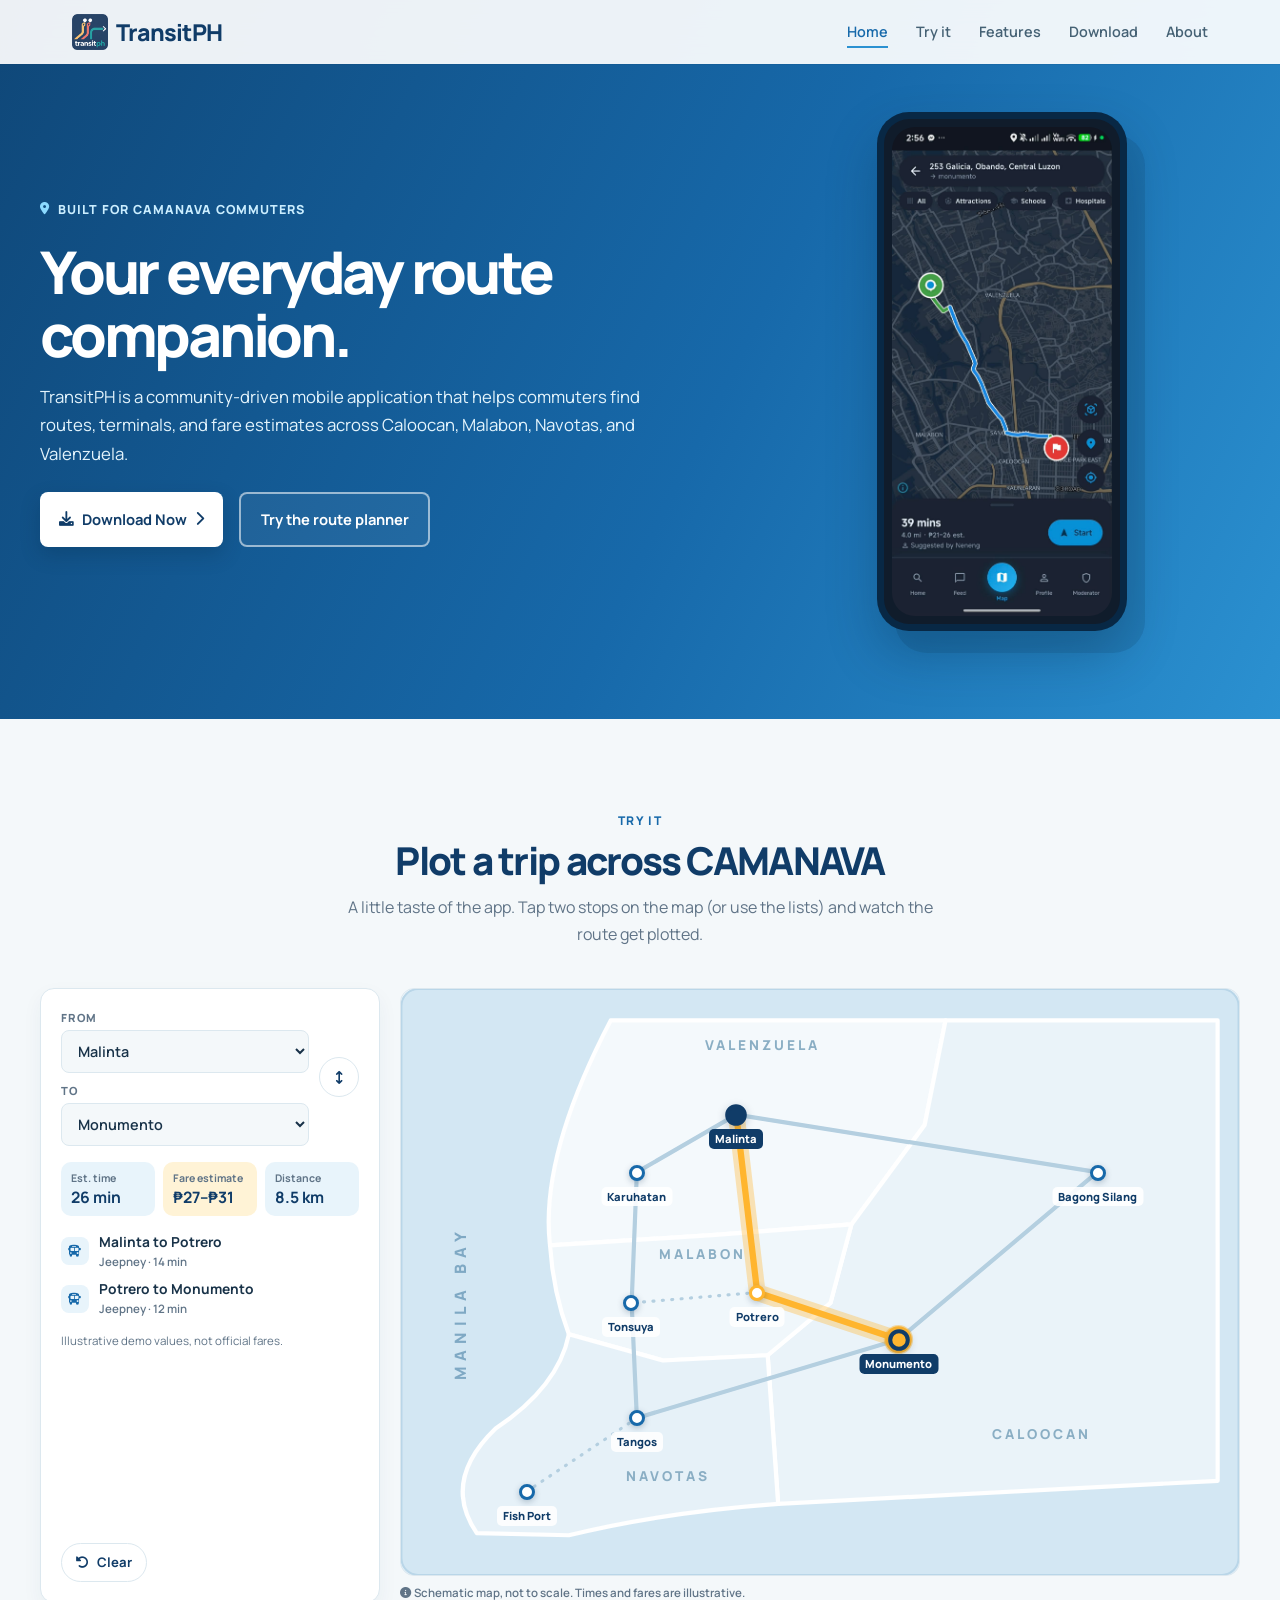
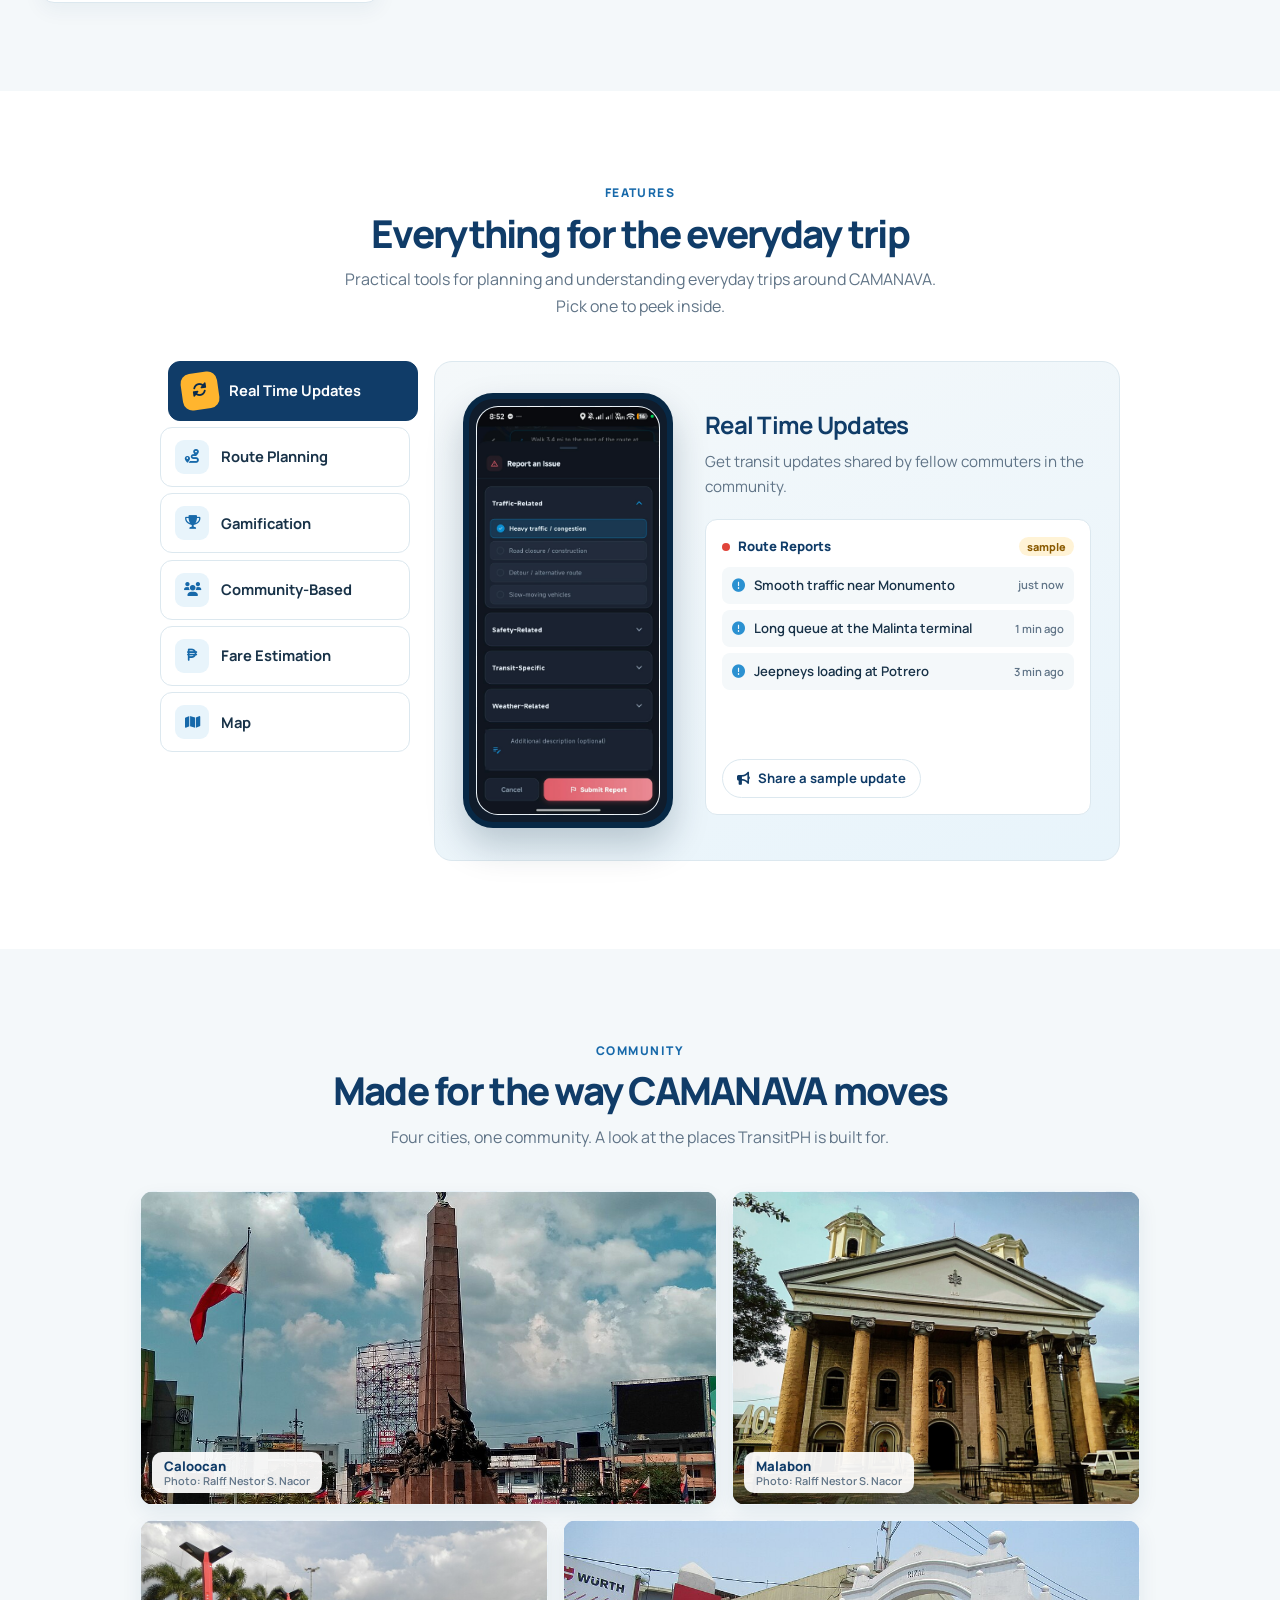
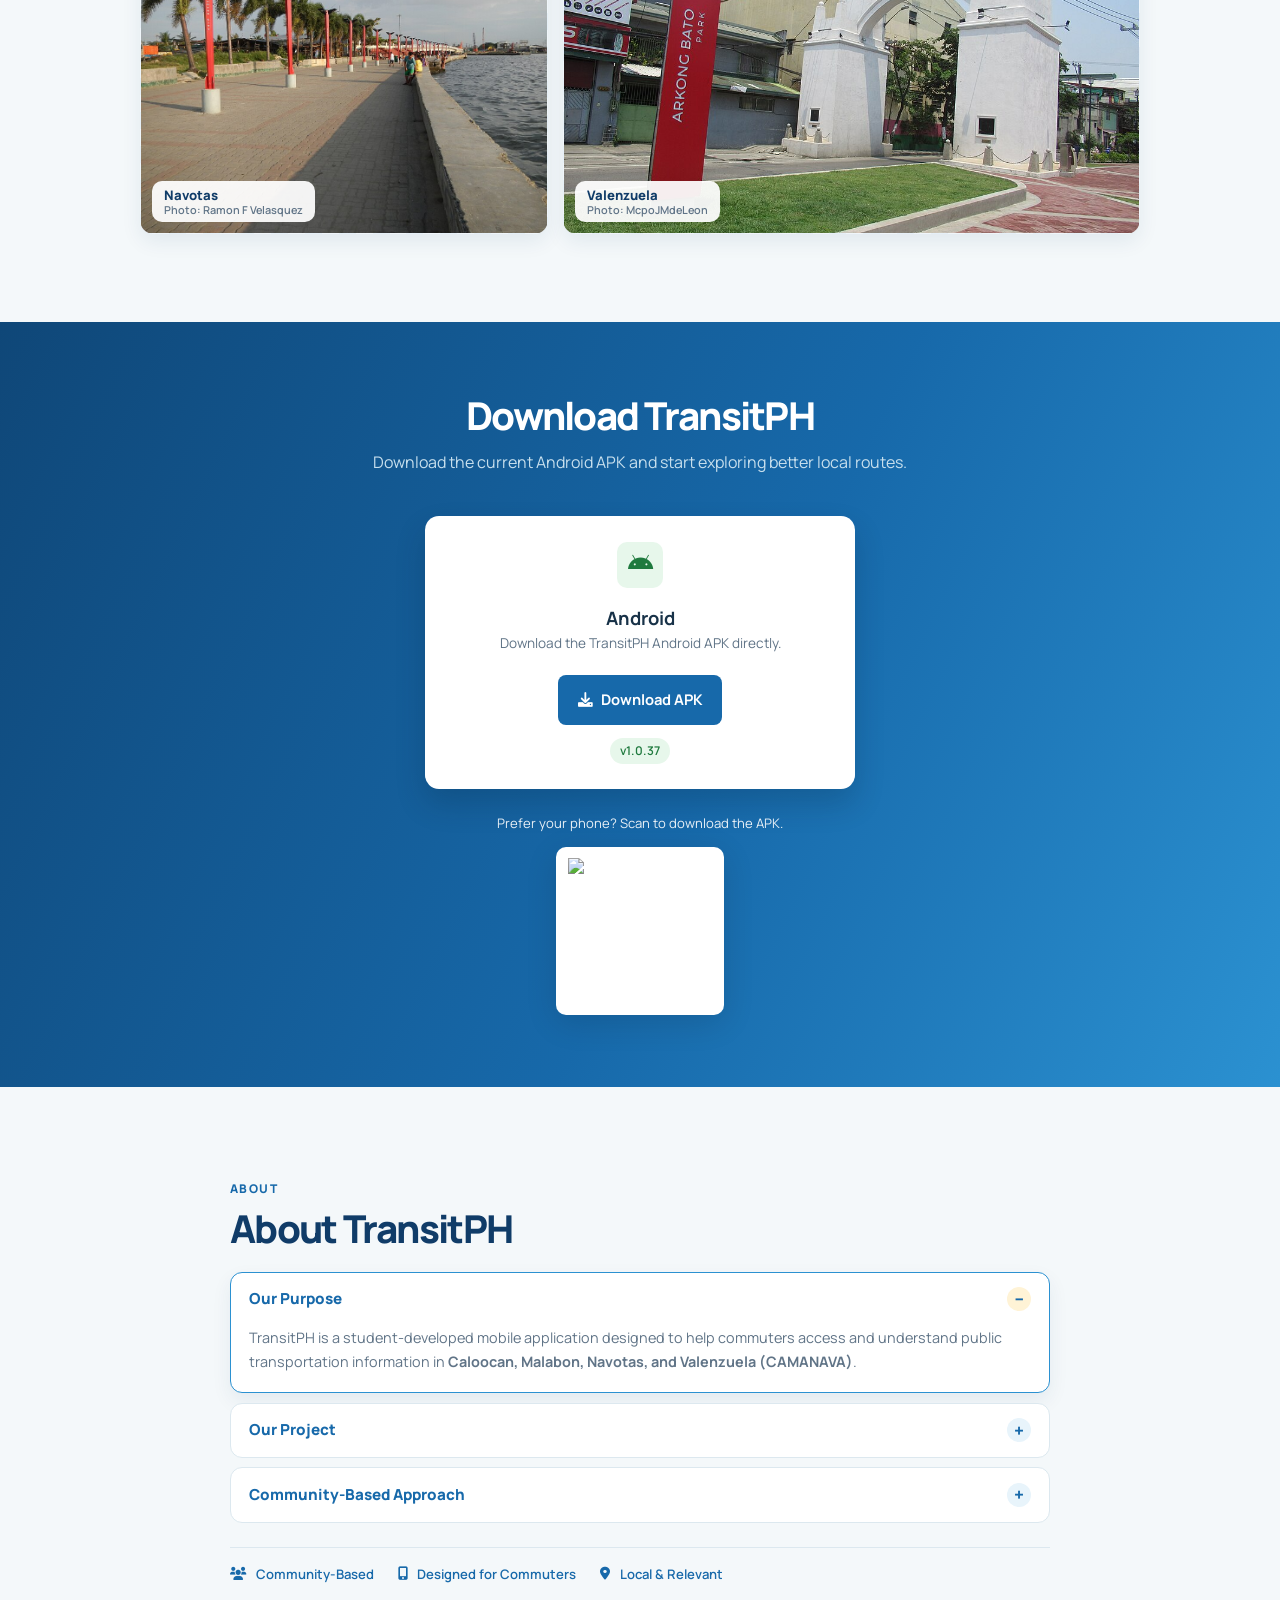
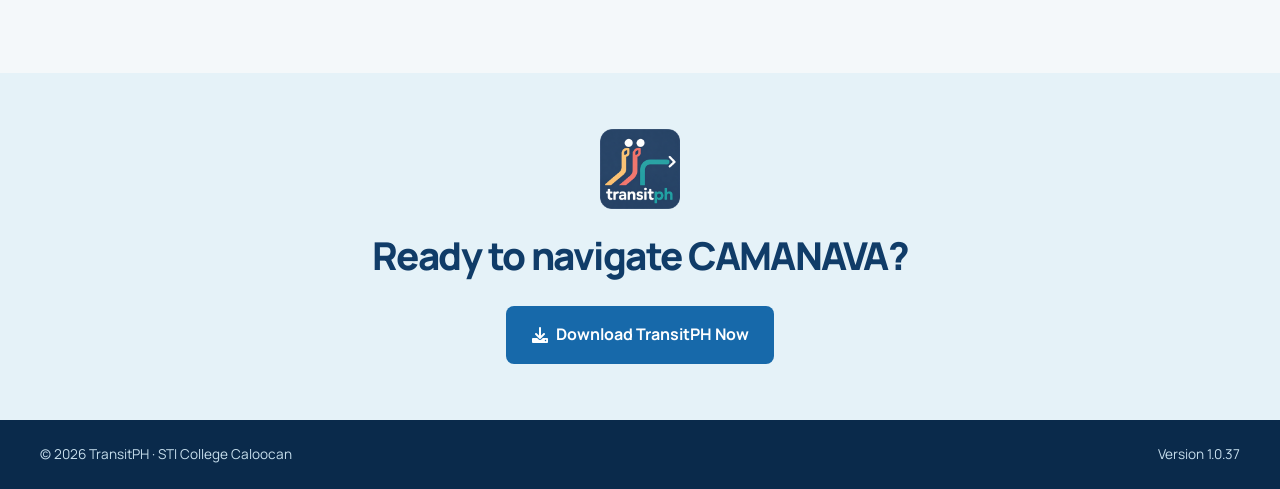
==== commit d152b79c: "new logo website" ====
--- a/index.html
+++ b/index.html
@@ -9,9 +9,10 @@
     <meta property="og:type" content="website">
     <meta property="og:title" content="TransitPH | CAMANAVA Transit Companion">
     <meta property="og:description" content="Find routes, estimate travel times, and fare estimates across Caloocan, Malabon, Navotas, and Valenzuela.">
-    <link rel="icon" type="image/png" sizes="32x32" href="assets/favicon-32.png">
-    <link rel="icon" type="image/png" sizes="192x192" href="assets/favicon-192.png">
-    <link rel="apple-touch-icon" href="assets/apple-touch-icon.png">
+    <link rel="icon" href="favicon.ico?v=2" sizes="48x48">
+    <link rel="icon" type="image/png" sizes="32x32" href="assets/favicon-32.png?v=2">
+    <link rel="icon" type="image/png" sizes="192x192" href="assets/favicon-192.png?v=2">
+    <link rel="apple-touch-icon" href="assets/apple-touch-icon.png?v=2">
     <link rel="preconnect" href="https://fonts.googleapis.com">
     <link rel="preconnect" href="https://fonts.gstatic.com" crossorigin>
     <link href="https://fonts.googleapis.com/css2?family=Manrope:wght@400;500;600;700;800&display=swap" rel="stylesheet">
@@ -24,7 +25,7 @@
     <nav id="navbar" aria-label="Main">
         <div class="nav-container">
             <a href="#home" class="logo">
-                <img class="logo-img" src="assets/transitph-logo.png" width="39" height="36" alt="" decoding="async">
+                <img class="logo-img" src="assets/transitph-logo.png" width="36" height="36" alt="" decoding="async">
                 <span>TransitPH</span>
             </a>
             <ul class="nav-links">
@@ -391,7 +392,7 @@
         <section class="cta-section">
             <div class="container">
                 <div class="cta-content">
-                    <img class="cta-logo" src="assets/transitph-logo.png" width="80" height="73" alt="TransitPH logo" loading="lazy" decoding="async">
+                    <img class="cta-logo" src="assets/transitph-logo.png" width="80" height="80" alt="TransitPH logo" loading="lazy" decoding="async">
                     <h2>Ready to navigate CAMANAVA?</h2>
                     <a href="#download" class="btn btn-cta">
                         <i class="fas fa-download" aria-hidden="true"></i>
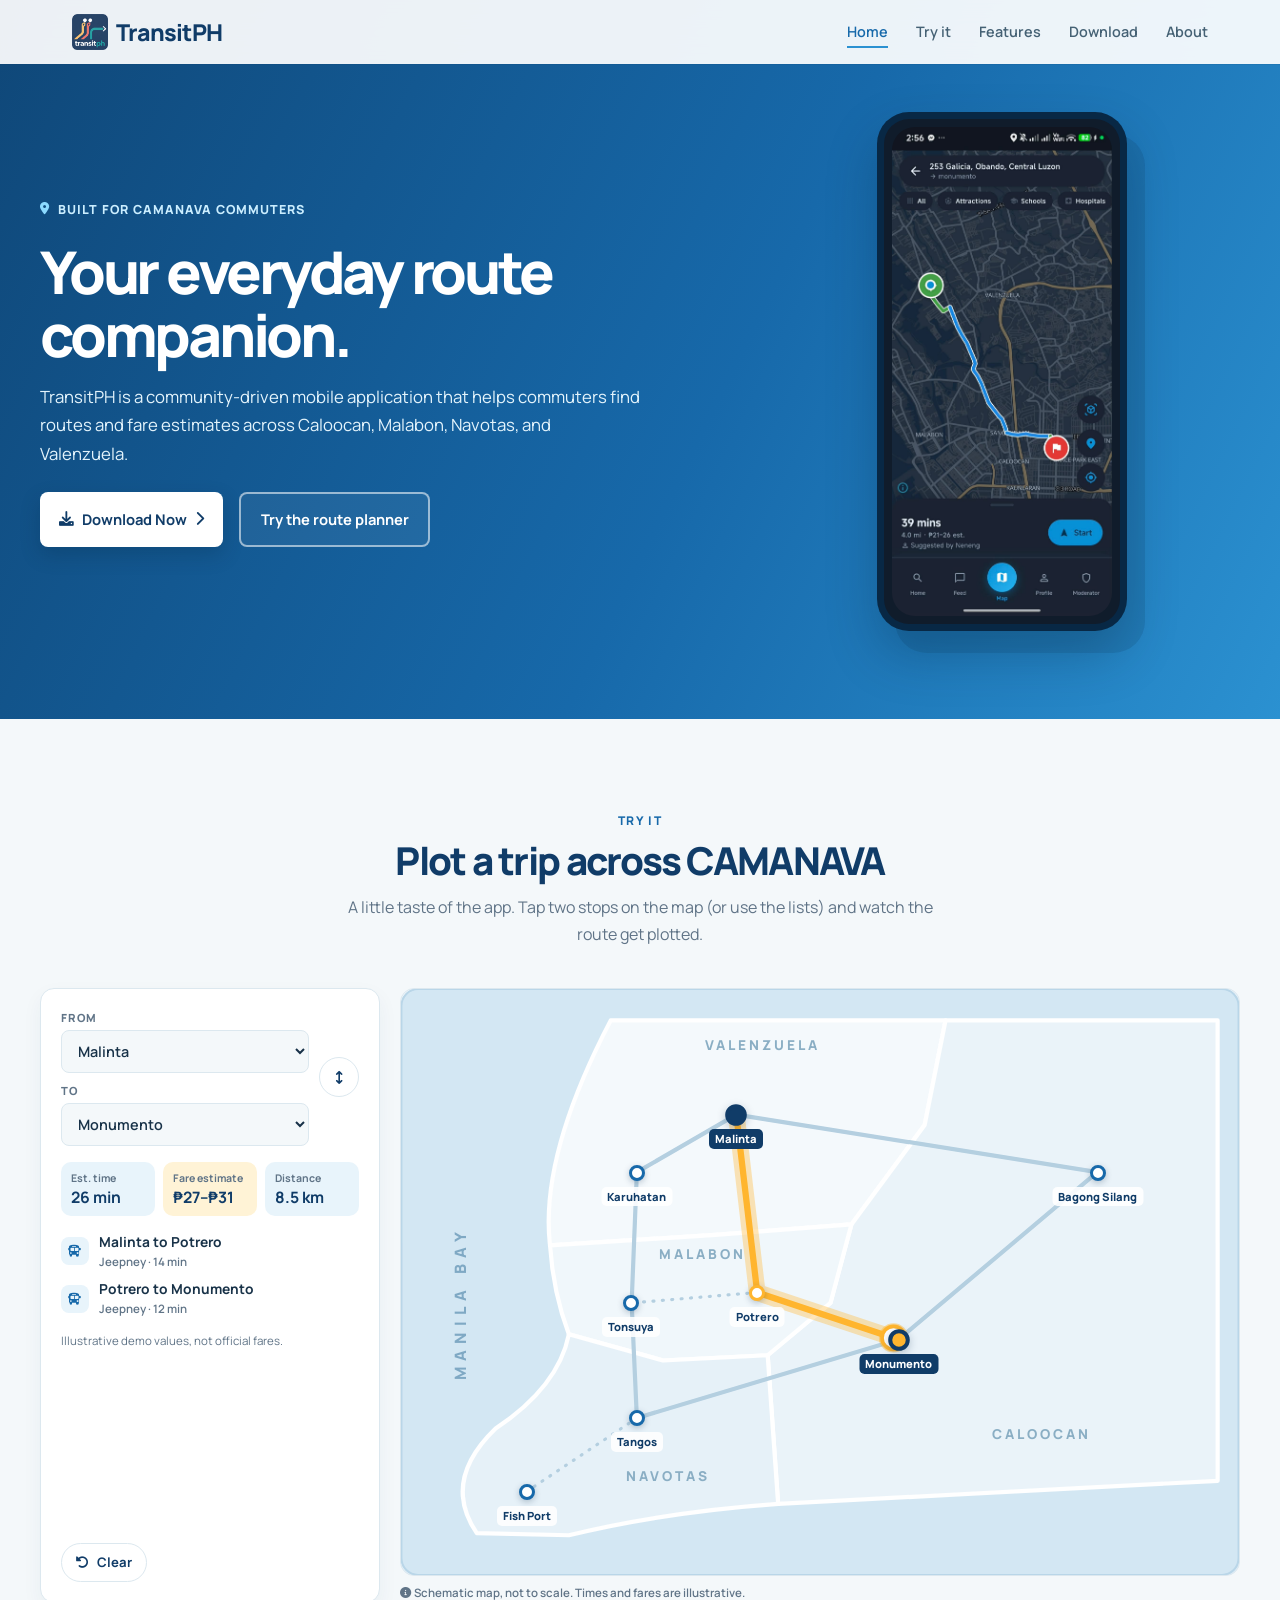
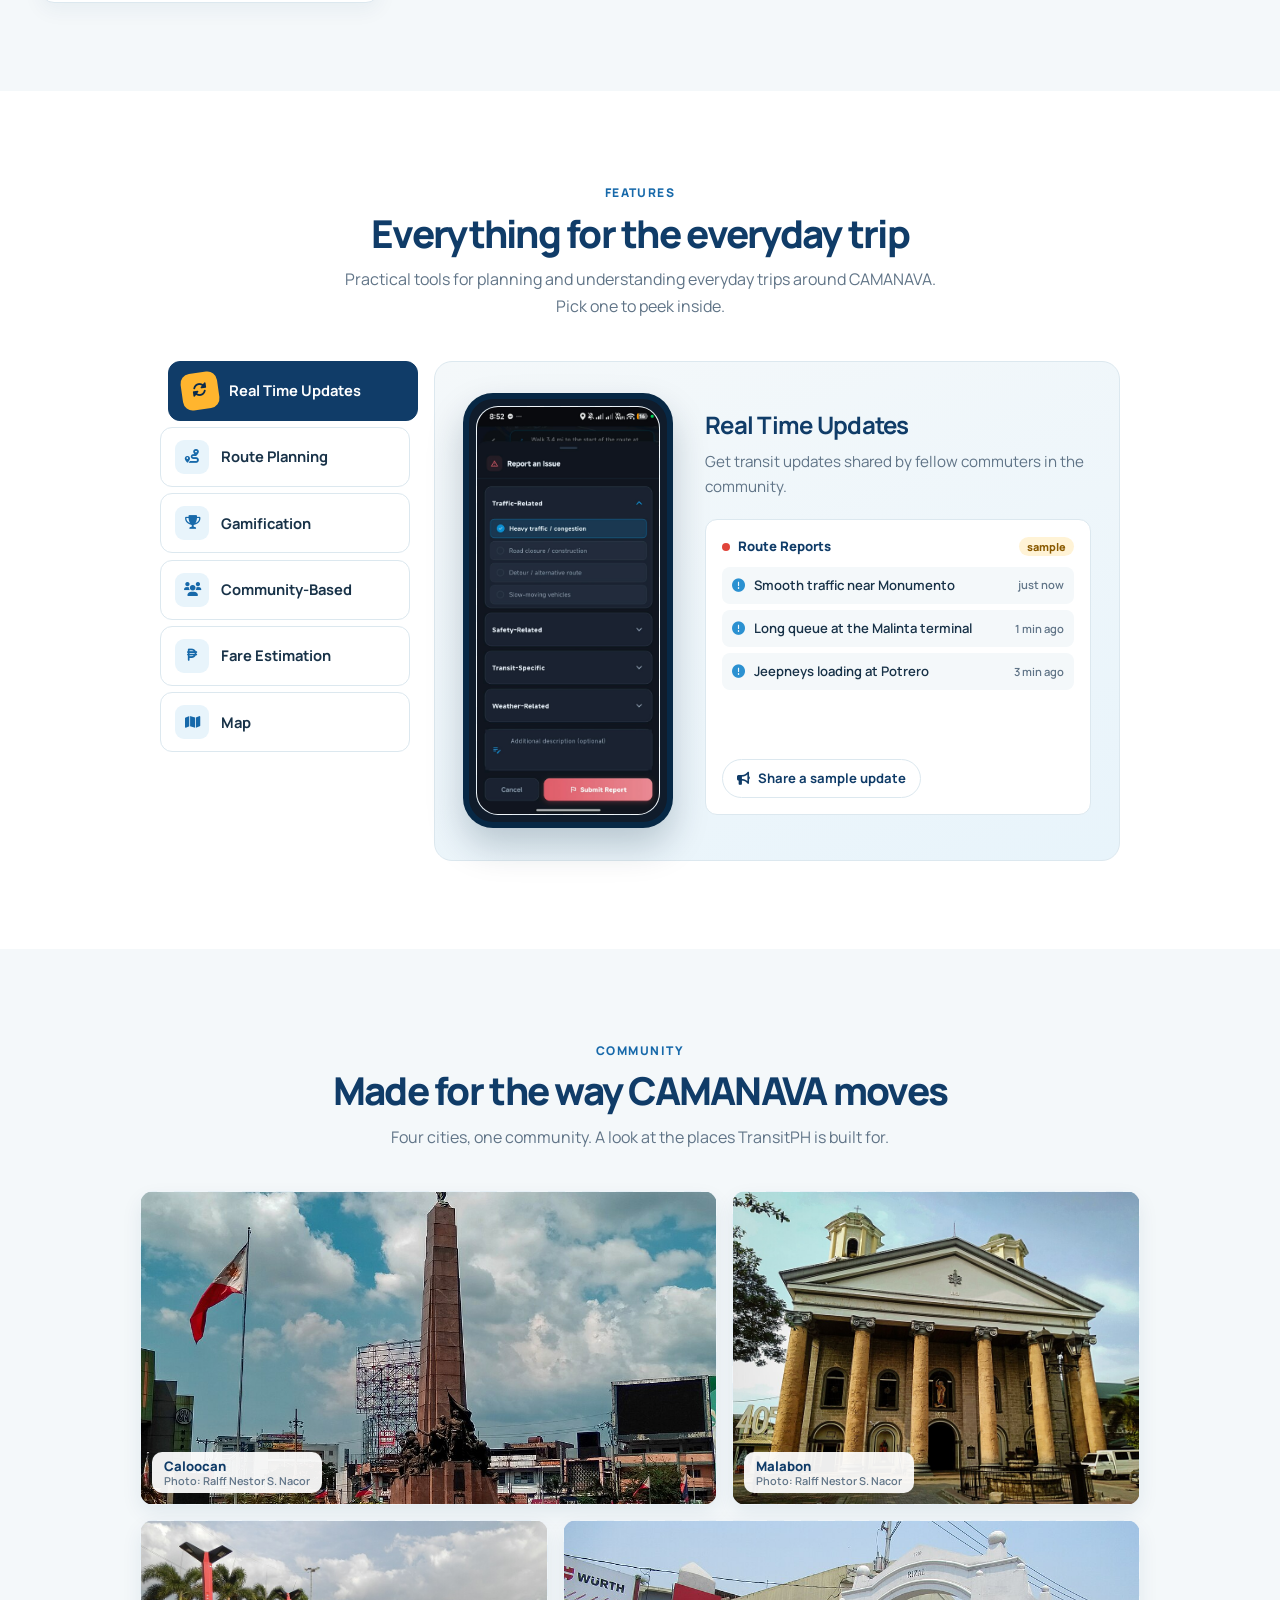
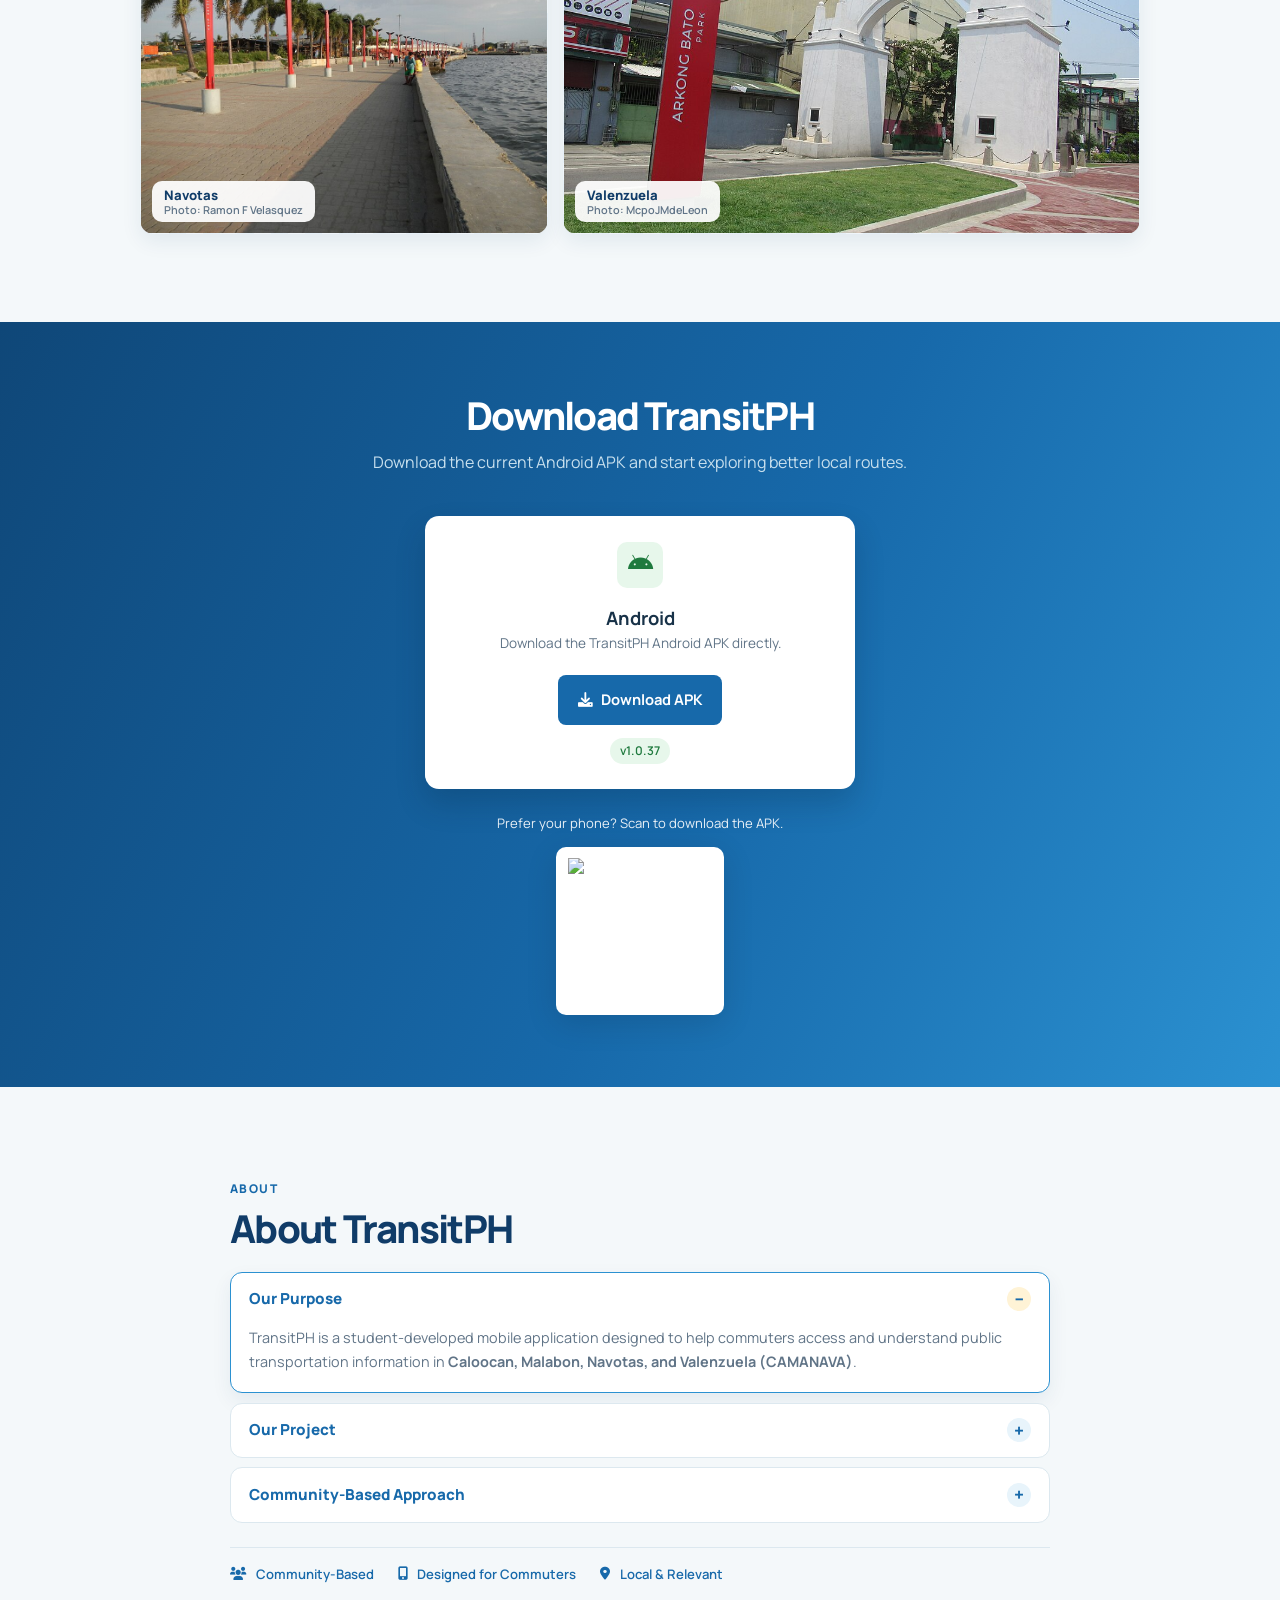
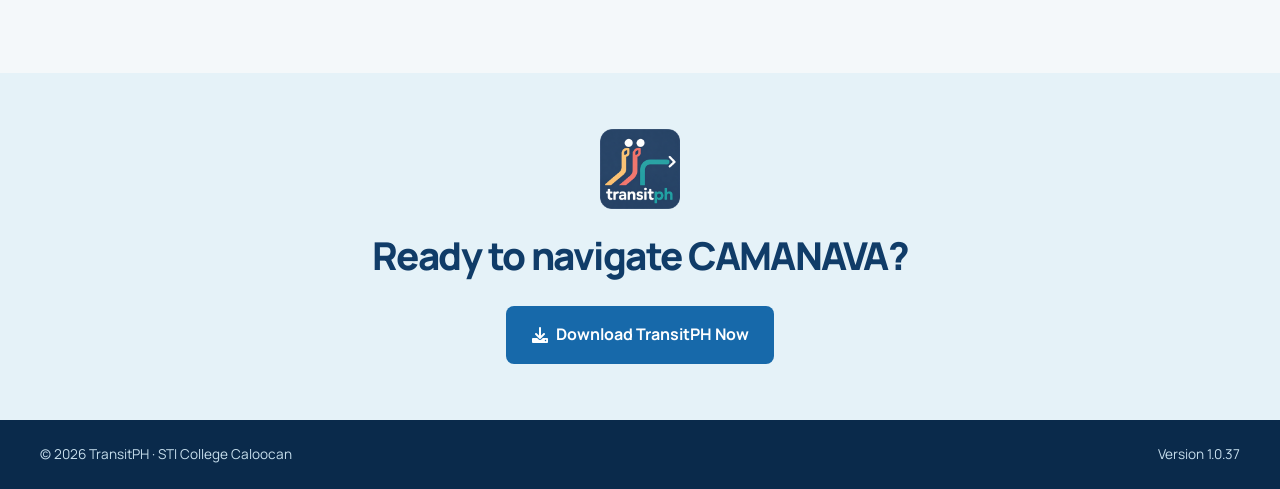
==== commit 083eb3a6: "website wording changes" ====
--- a/index.html
+++ b/index.html
@@ -49,7 +49,7 @@
                             <span class="title-accent">Your everyday route companion.</span>
                         </h1>
                         <p class="hero-text">
-                            TransitPH is a community-driven mobile application that helps commuters find routes, terminals, and fare estimates across Caloocan, Malabon, Navotas, and Valenzuela.
+                            TransitPH is a community-driven mobile application that helps commuters find routes and fare estimates across Caloocan, Malabon, Navotas, and Valenzuela.
                         </p>
                         <div class="hero-buttons">
                             <a href="#download" class="btn btn-primary">
@@ -264,7 +264,7 @@
                             </div>
                             <div class="stage-text">
                                 <h3>Map</h3>
-                                <p>Explore 2D and 3D maps to find routes, terminals, and useful points of interest.</p>
+                                <p>Explore 2D maps to find routes and useful points of interest.</p>
                             </div>
                         </div>
                     </div>
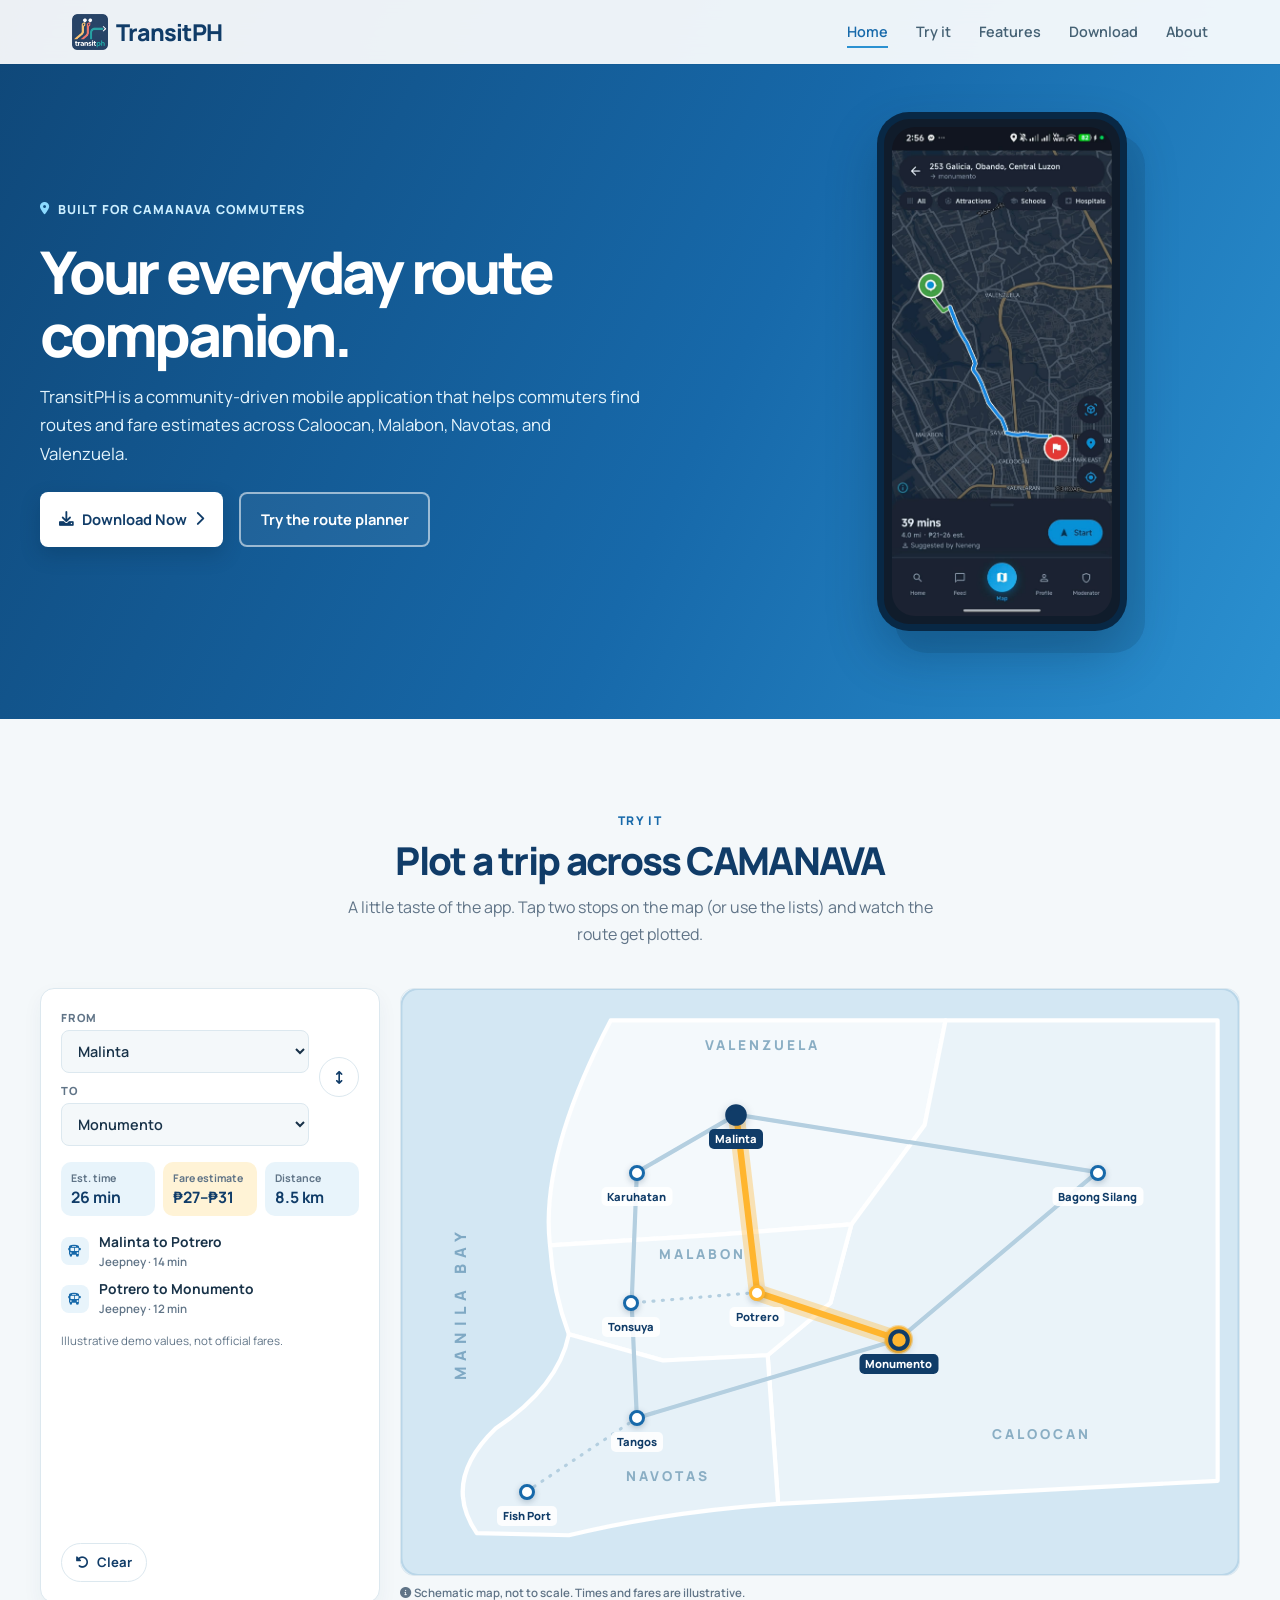
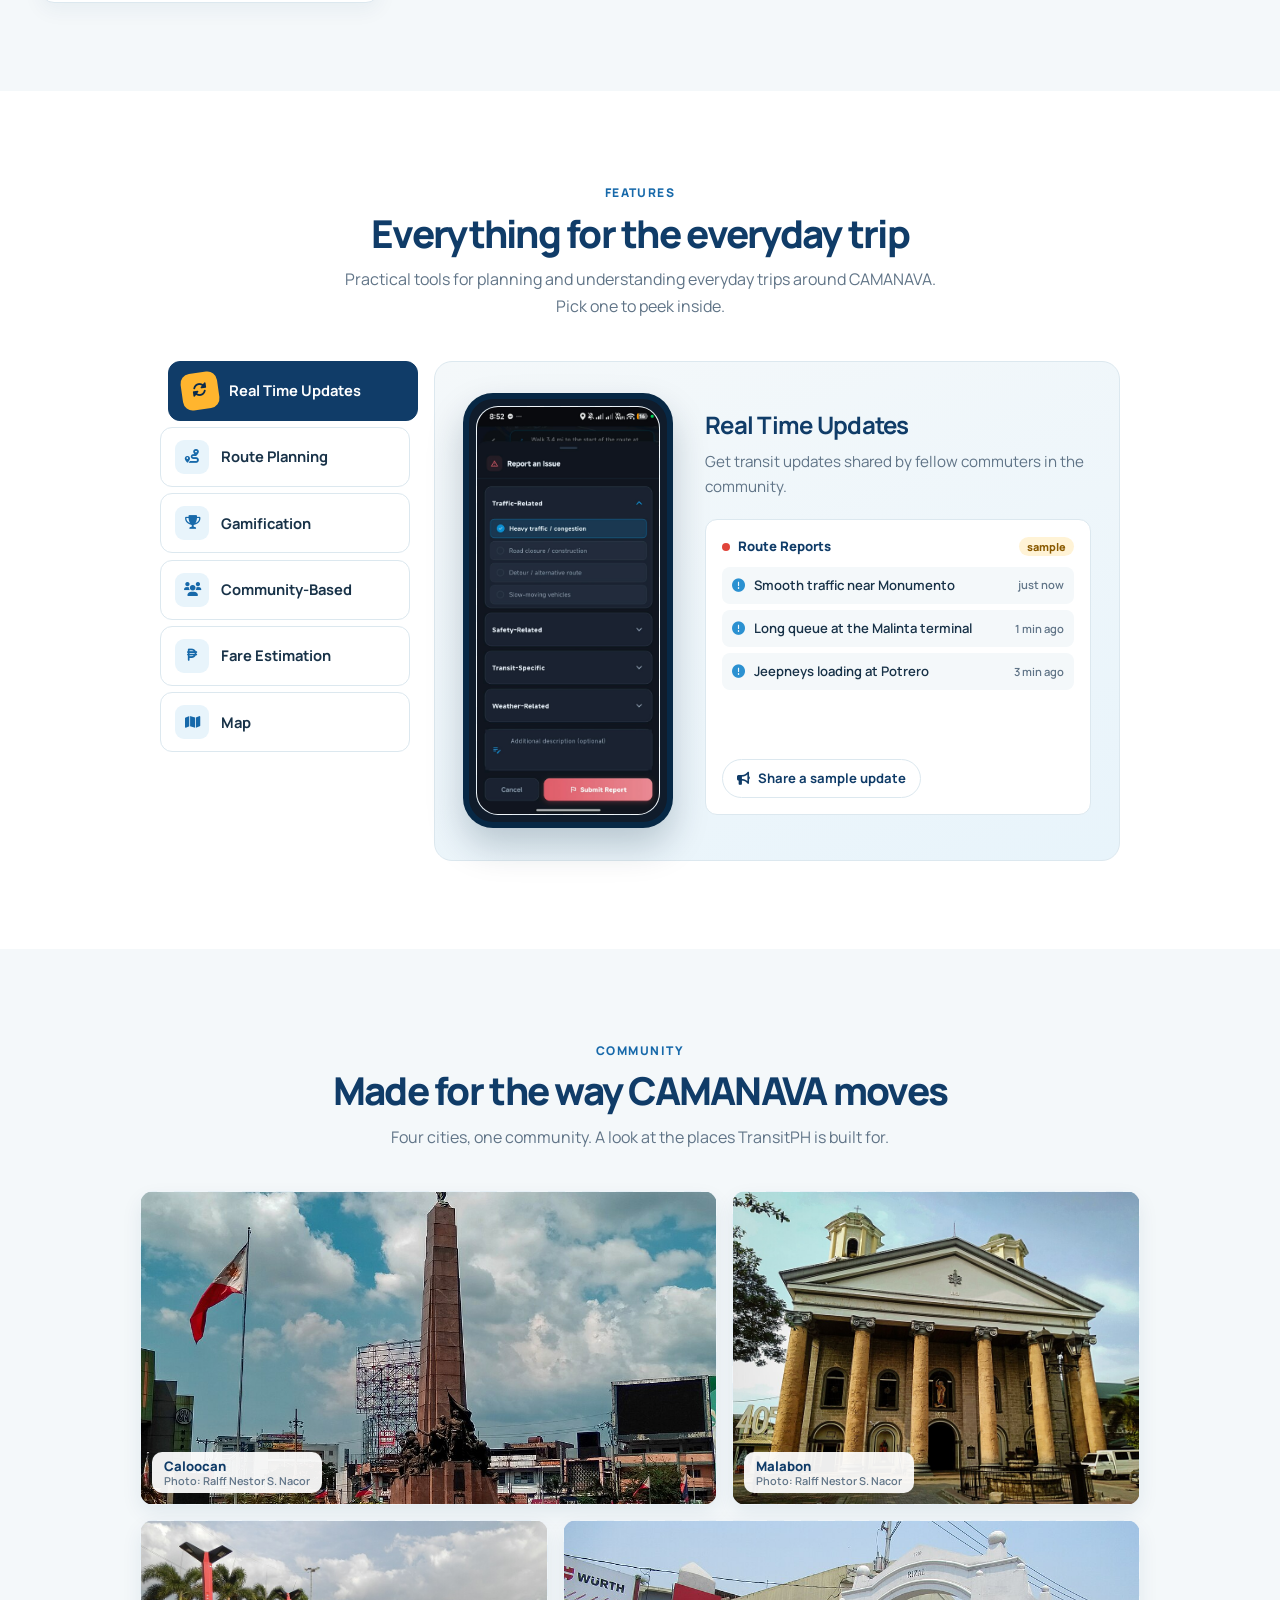
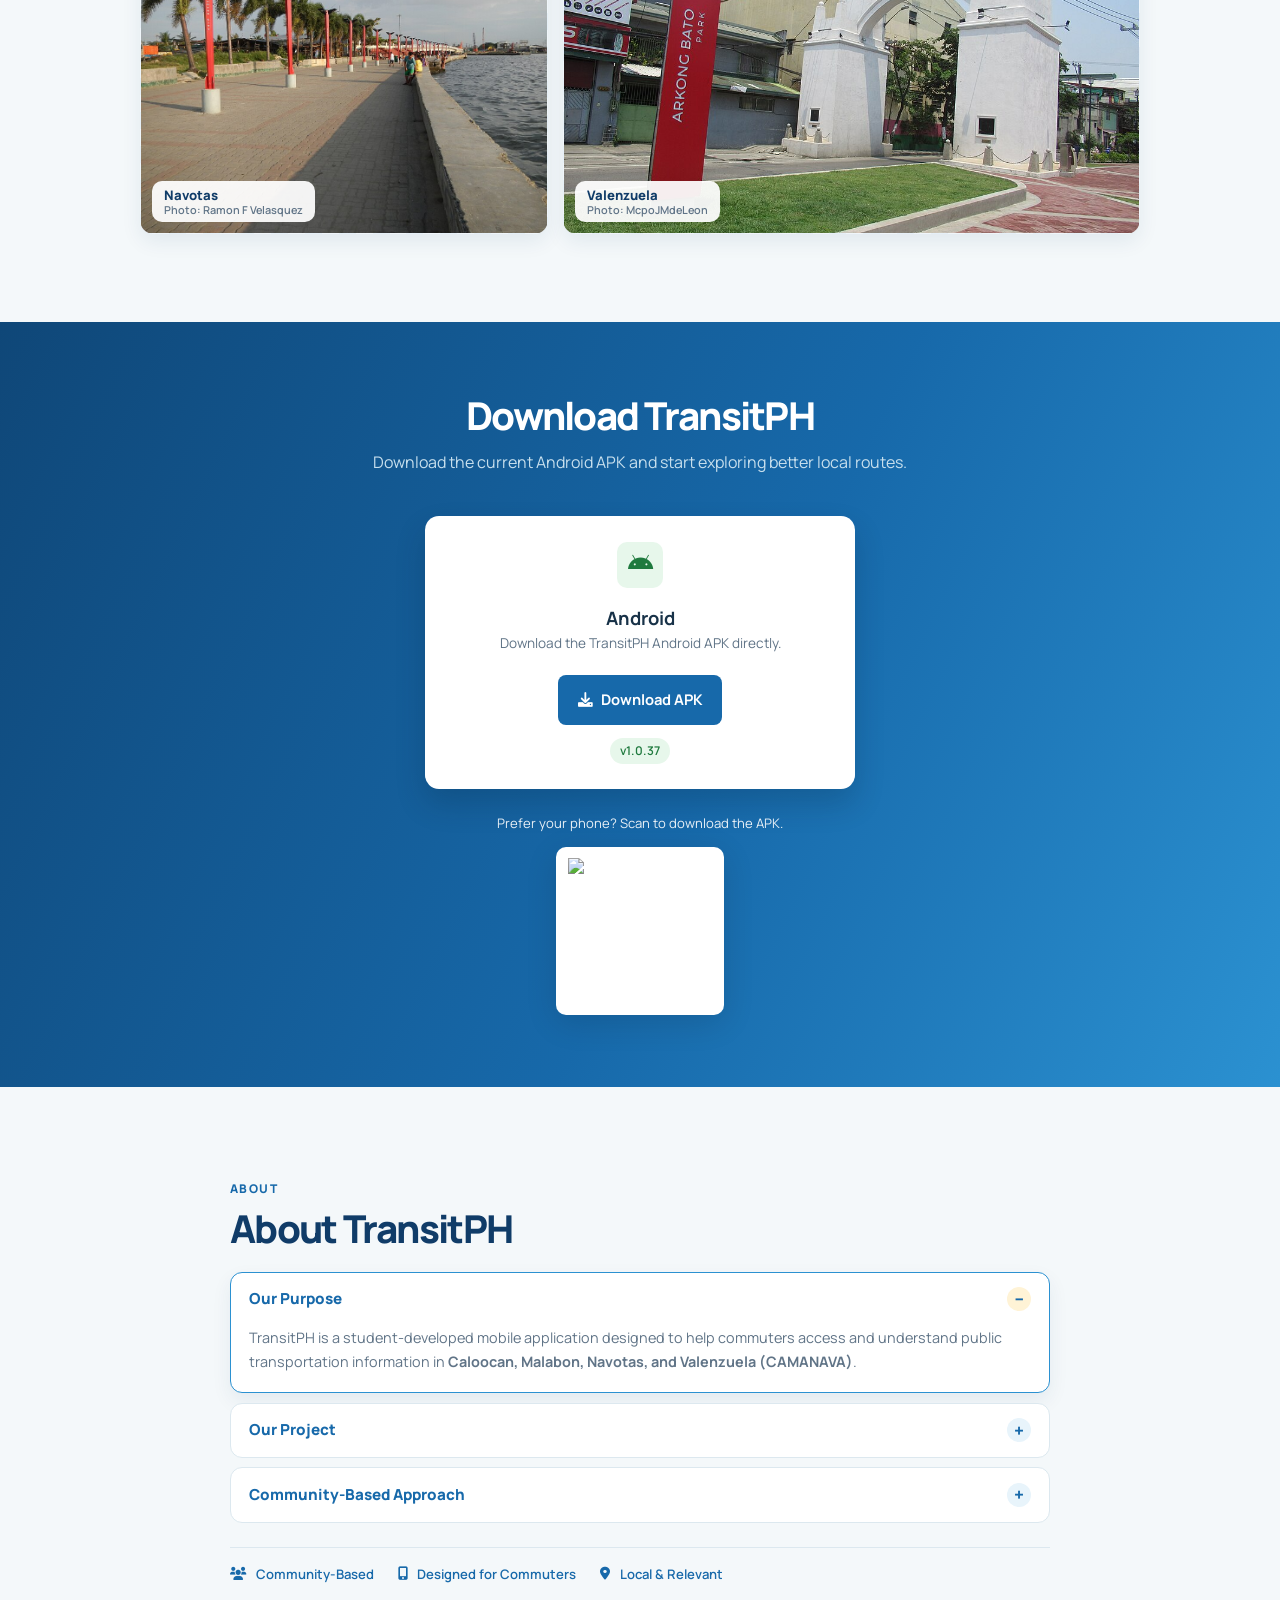
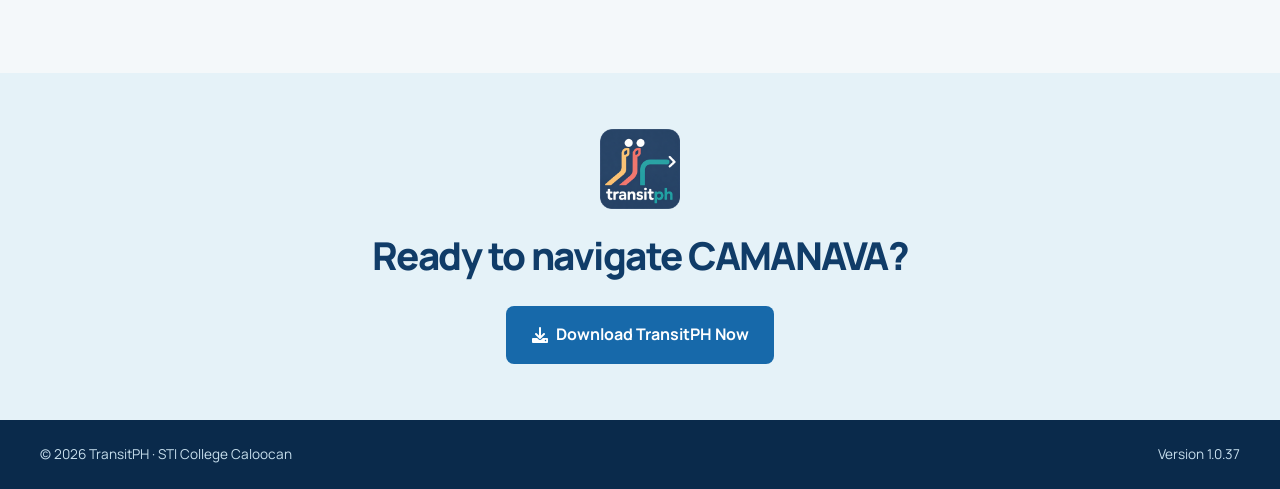
==== commit 40b5ebff: "wording changes" ====
--- a/index.html
+++ b/index.html
@@ -264,7 +264,7 @@
                             </div>
                             <div class="stage-text">
                                 <h3>Map</h3>
-                                <p>Explore 2D maps to find routes and useful points of interest.</p>
+                                <p>Explore 2D and 3D maps to find routes and useful points of interest.</p>
                             </div>
                         </div>
                     </div>
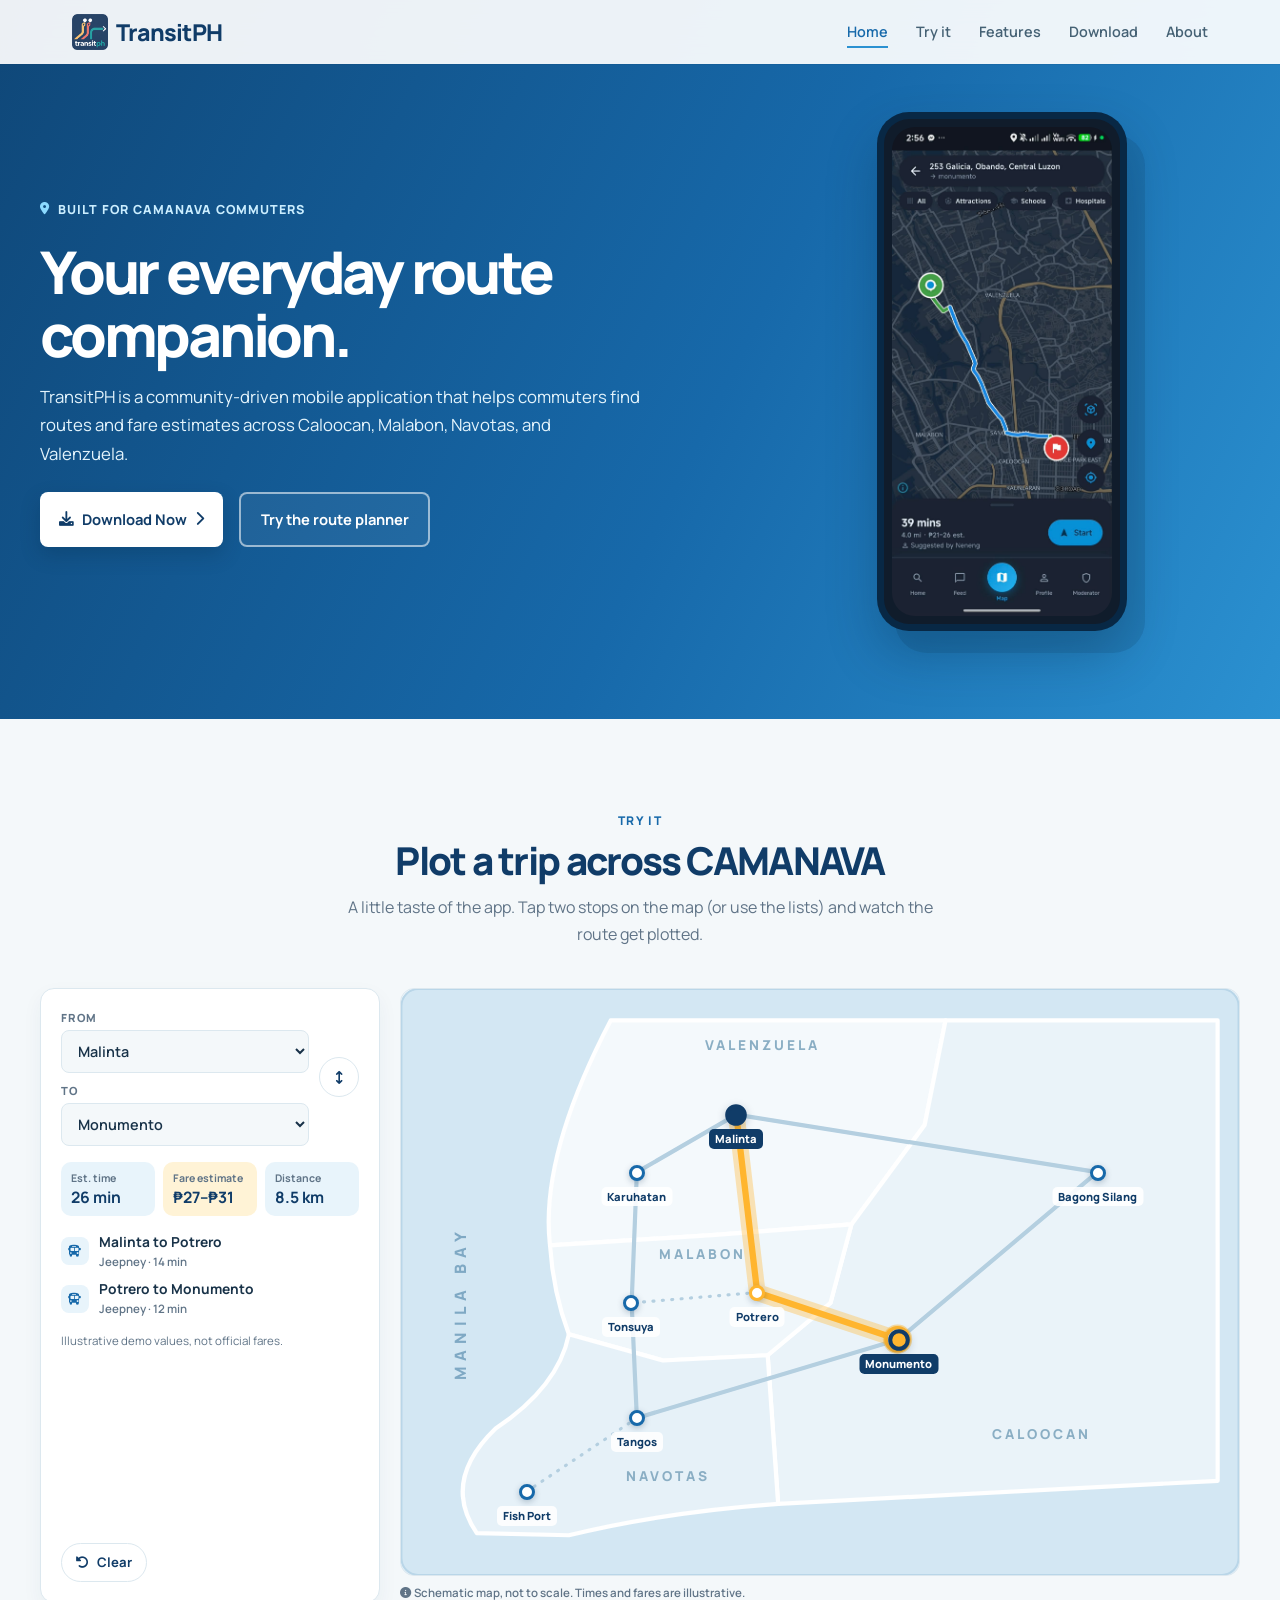
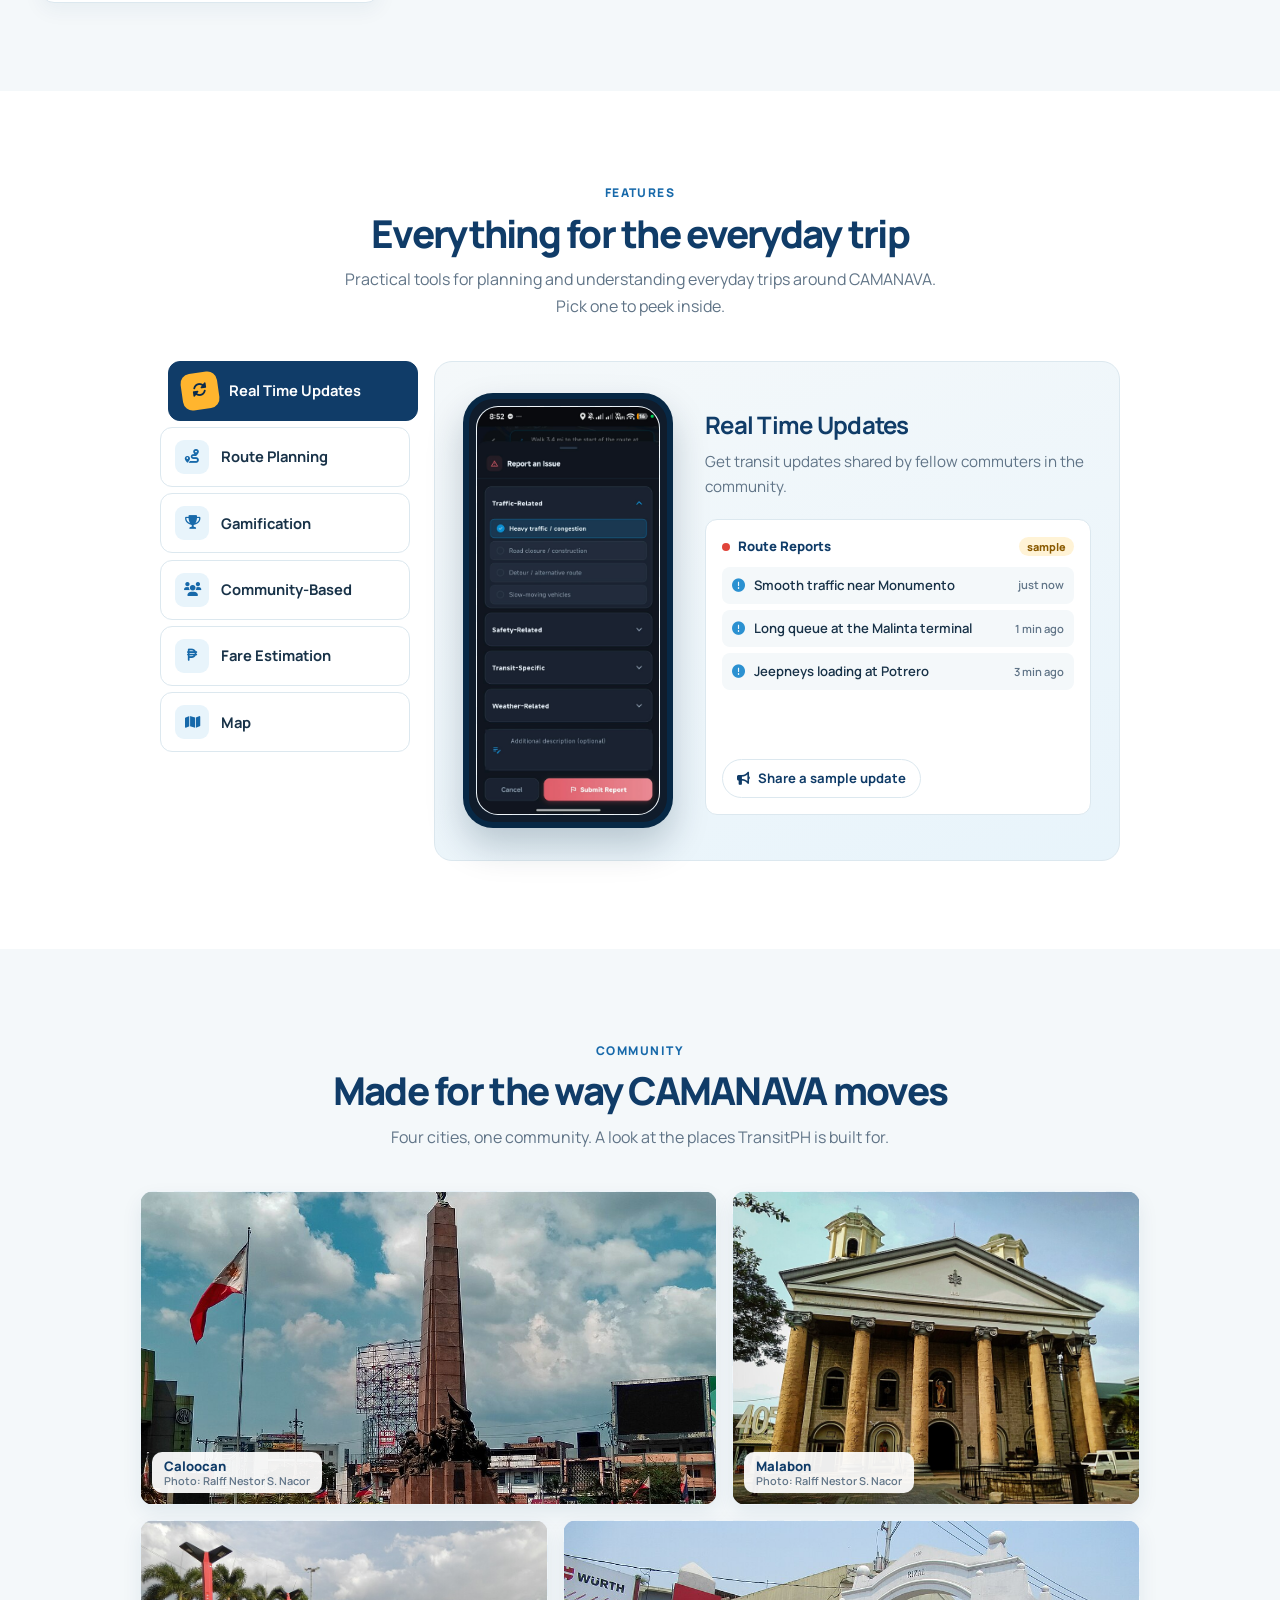
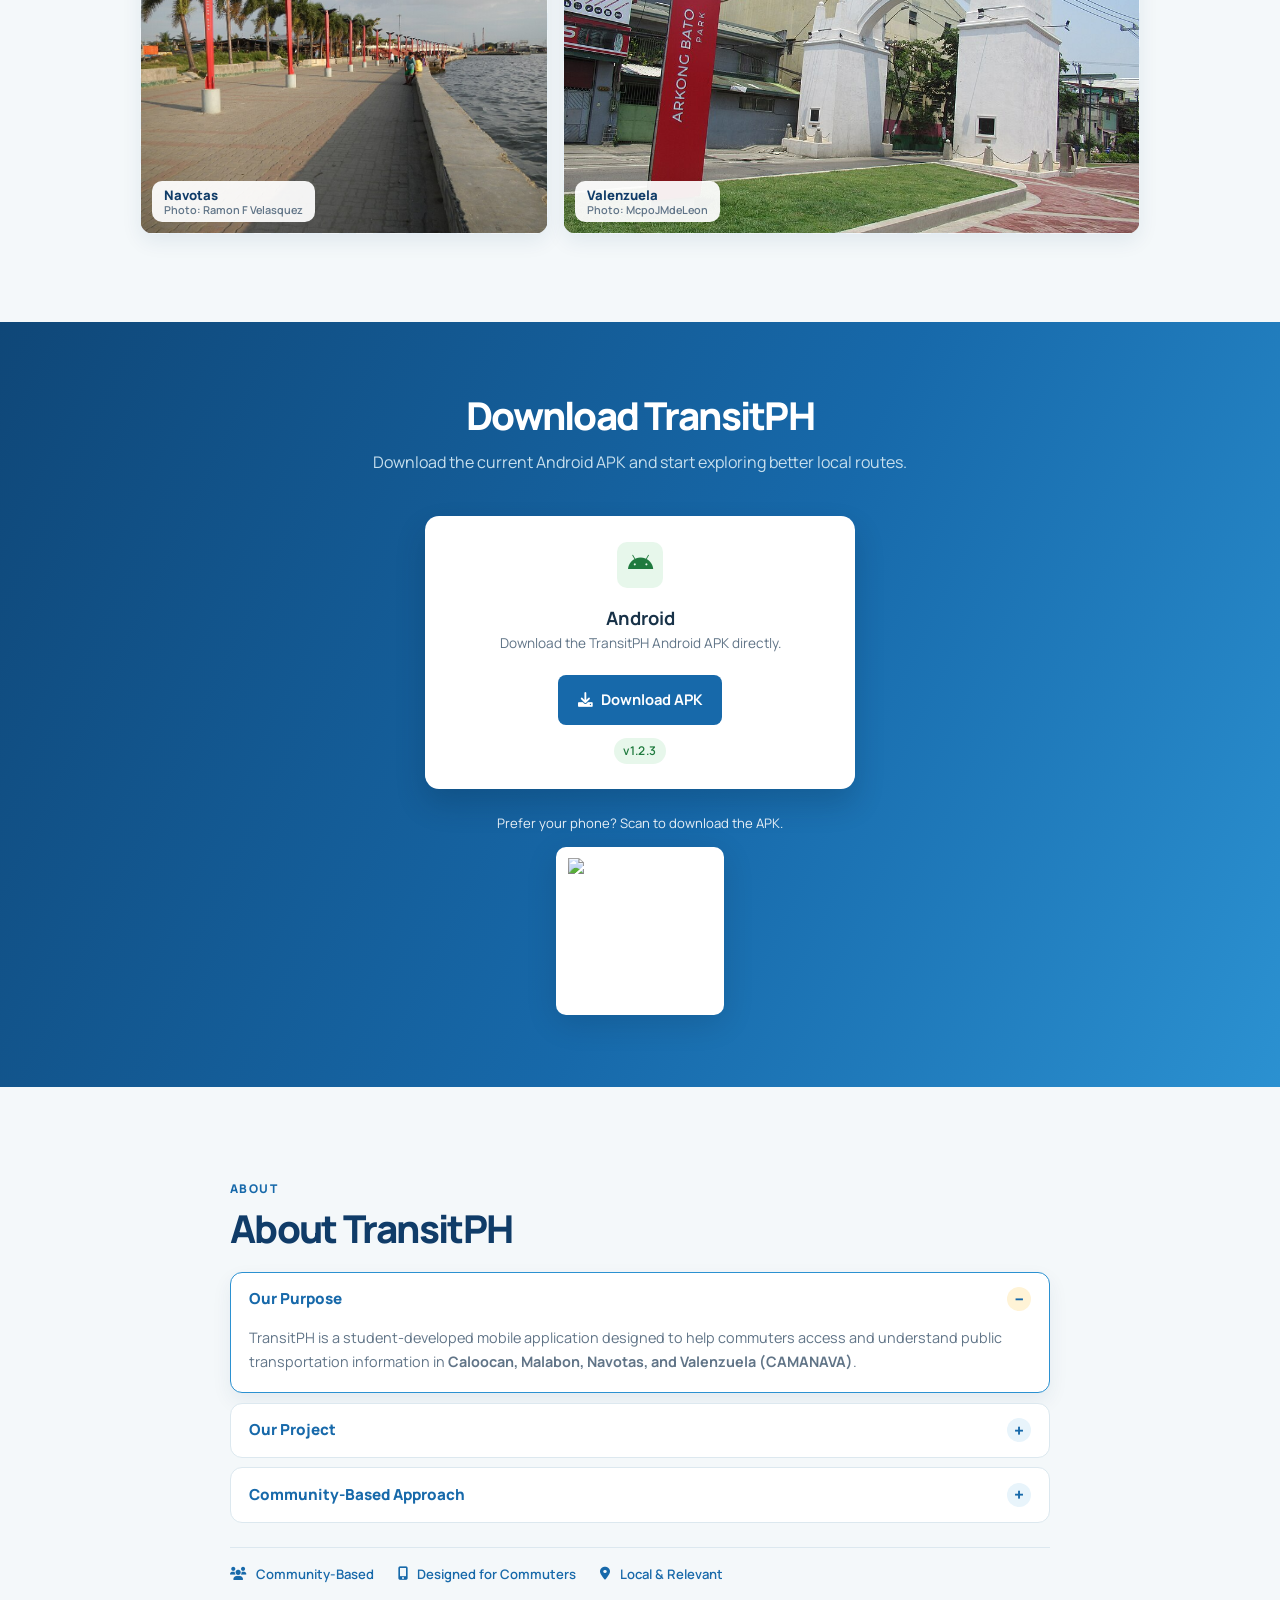
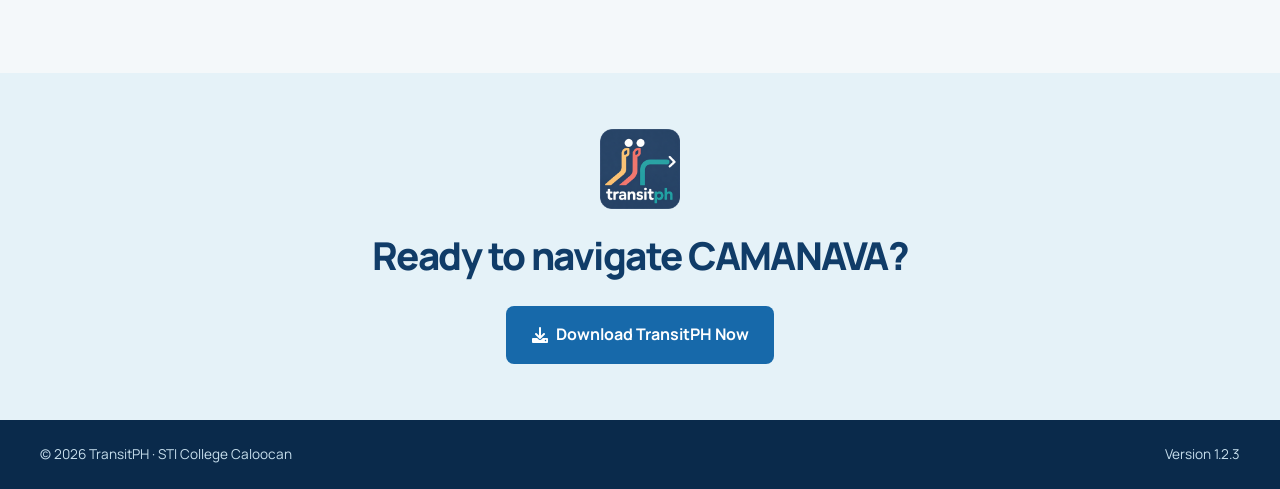
==== commit 14477e73: "new app version 1.2.3" ====
--- a/index.html
+++ b/index.html
@@ -331,17 +331,17 @@
                         </div>
                         <h3>Android</h3>
                         <p>Download the TransitPH Android APK directly.</p>
-                        <a href="https://github.com/Aceeeee29/transit-ph-beta/releases/download/v1.0.37/app-release.apk" class="btn btn-download" download>
+                        <a href="https://github.com/Aceeeee29/transit-ph-beta/releases/download/v1.2.3/app-release.apk" class="btn btn-download" download>
                             <i class="fas fa-download" aria-hidden="true"></i>
                             Download APK
                         </a>
-                        <span class="version-badge">v1.0.37</span>
+                        <span class="version-badge">v1.2.3</span>
                     </div>
                 </div>
                 <div class="qr-box">
                     <p>Prefer your phone? Scan to download the APK.</p>
                     <div class="qr-code">
-                        <img src="https://api.qrserver.com/v1/create-qr-code/?size=290x290&data=https%3A%2F%2Fgithub.com%2FAceeeee29%2Ftransit-ph-beta%2Freleases%2Fdownload%2Fv1.0.37%2Fapp-release.apk" width="145" height="145" loading="lazy" referrerpolicy="no-referrer" alt="QR code for the TransitPH Android APK download">
+                        <img src="https://api.qrserver.com/v1/create-qr-code/?size=290x290&data=https%3A%2F%2Fgithub.com%2FAceeeee29%2Ftransit-ph-beta%2Freleases%2Fdownload%2Fv1.2.3%2Fapp-release.apk" width="145" height="145" loading="lazy" referrerpolicy="no-referrer" alt="QR code for the TransitPH Android APK download">
                     </div>
                 </div>
             </div>
@@ -406,7 +406,7 @@
     <footer class="site-footer">
         <div class="container">
             <p>&copy; 2026 TransitPH &middot; STI College Caloocan</p>
-            <p>Version <span class="footer-version">1.0.37</span></p>
+            <p>Version <span class="footer-version">1.2.3</span></p>
         </div>
     </footer>
 
